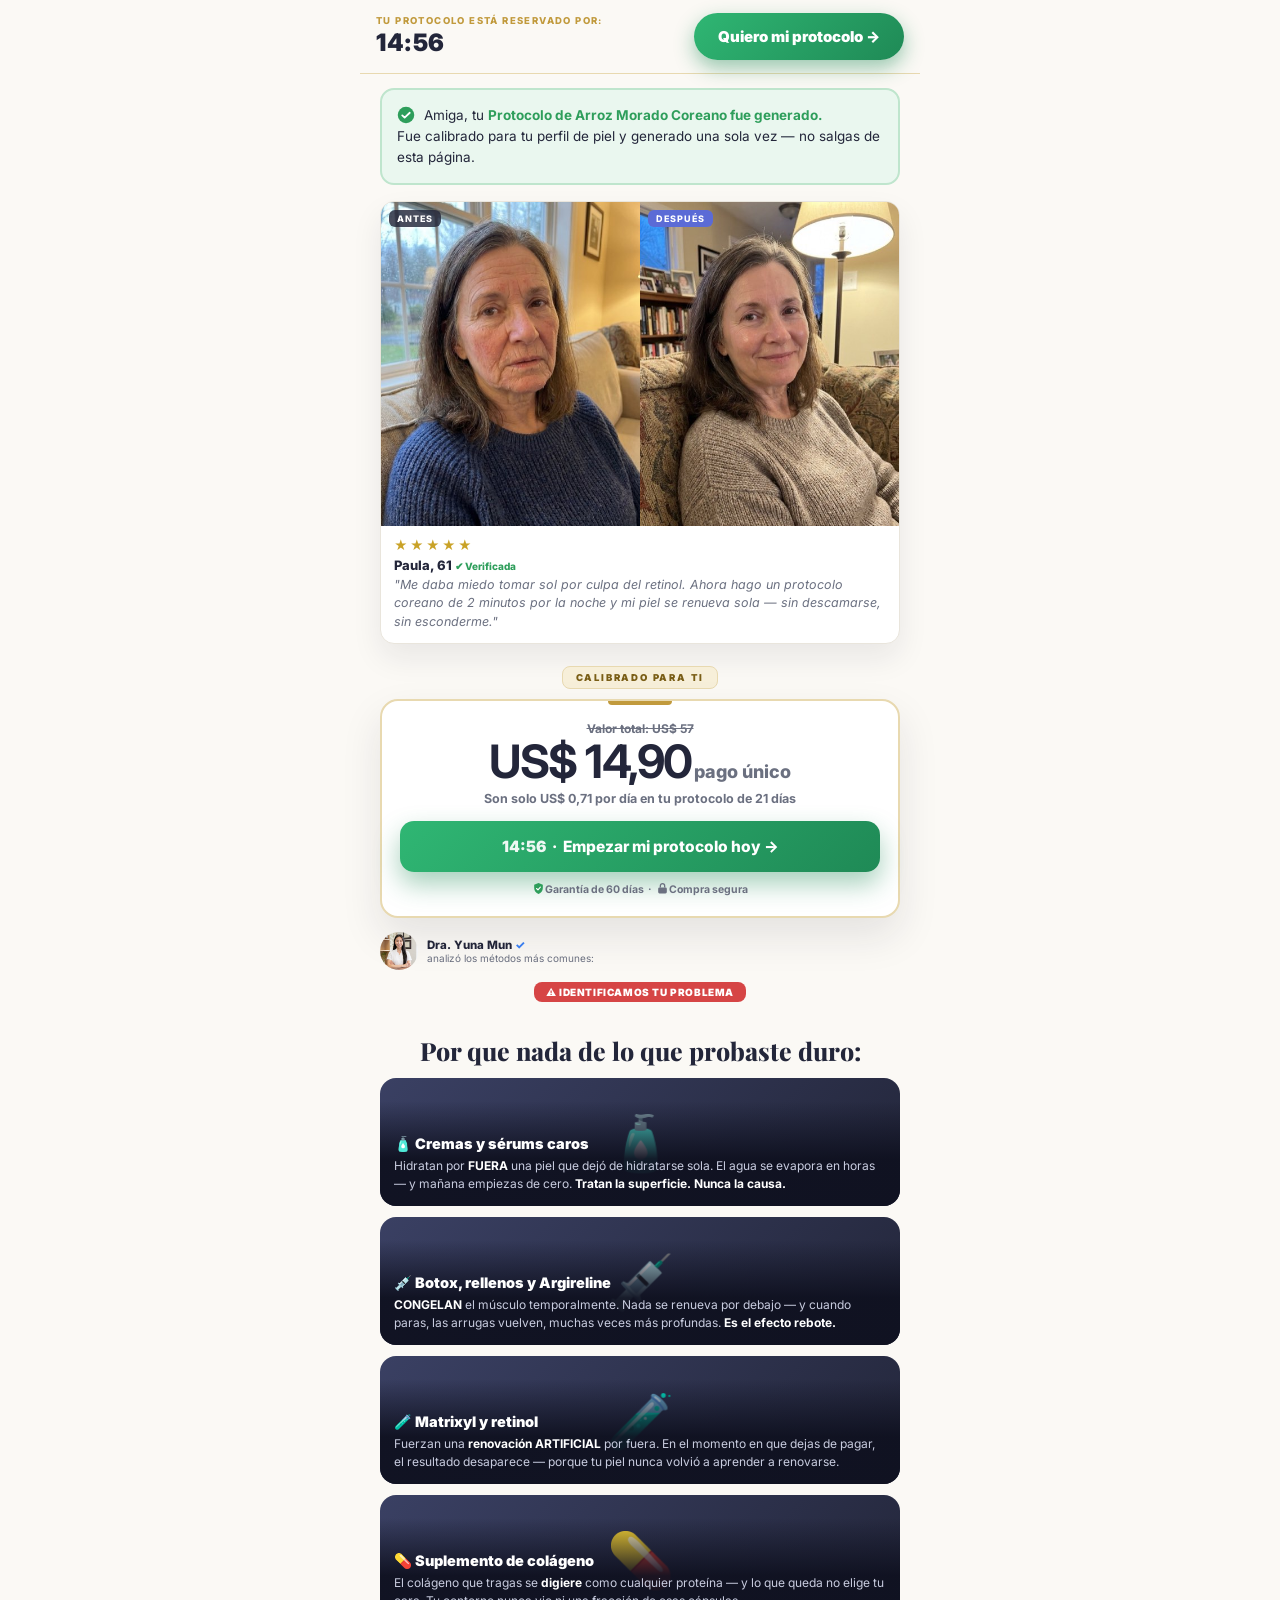
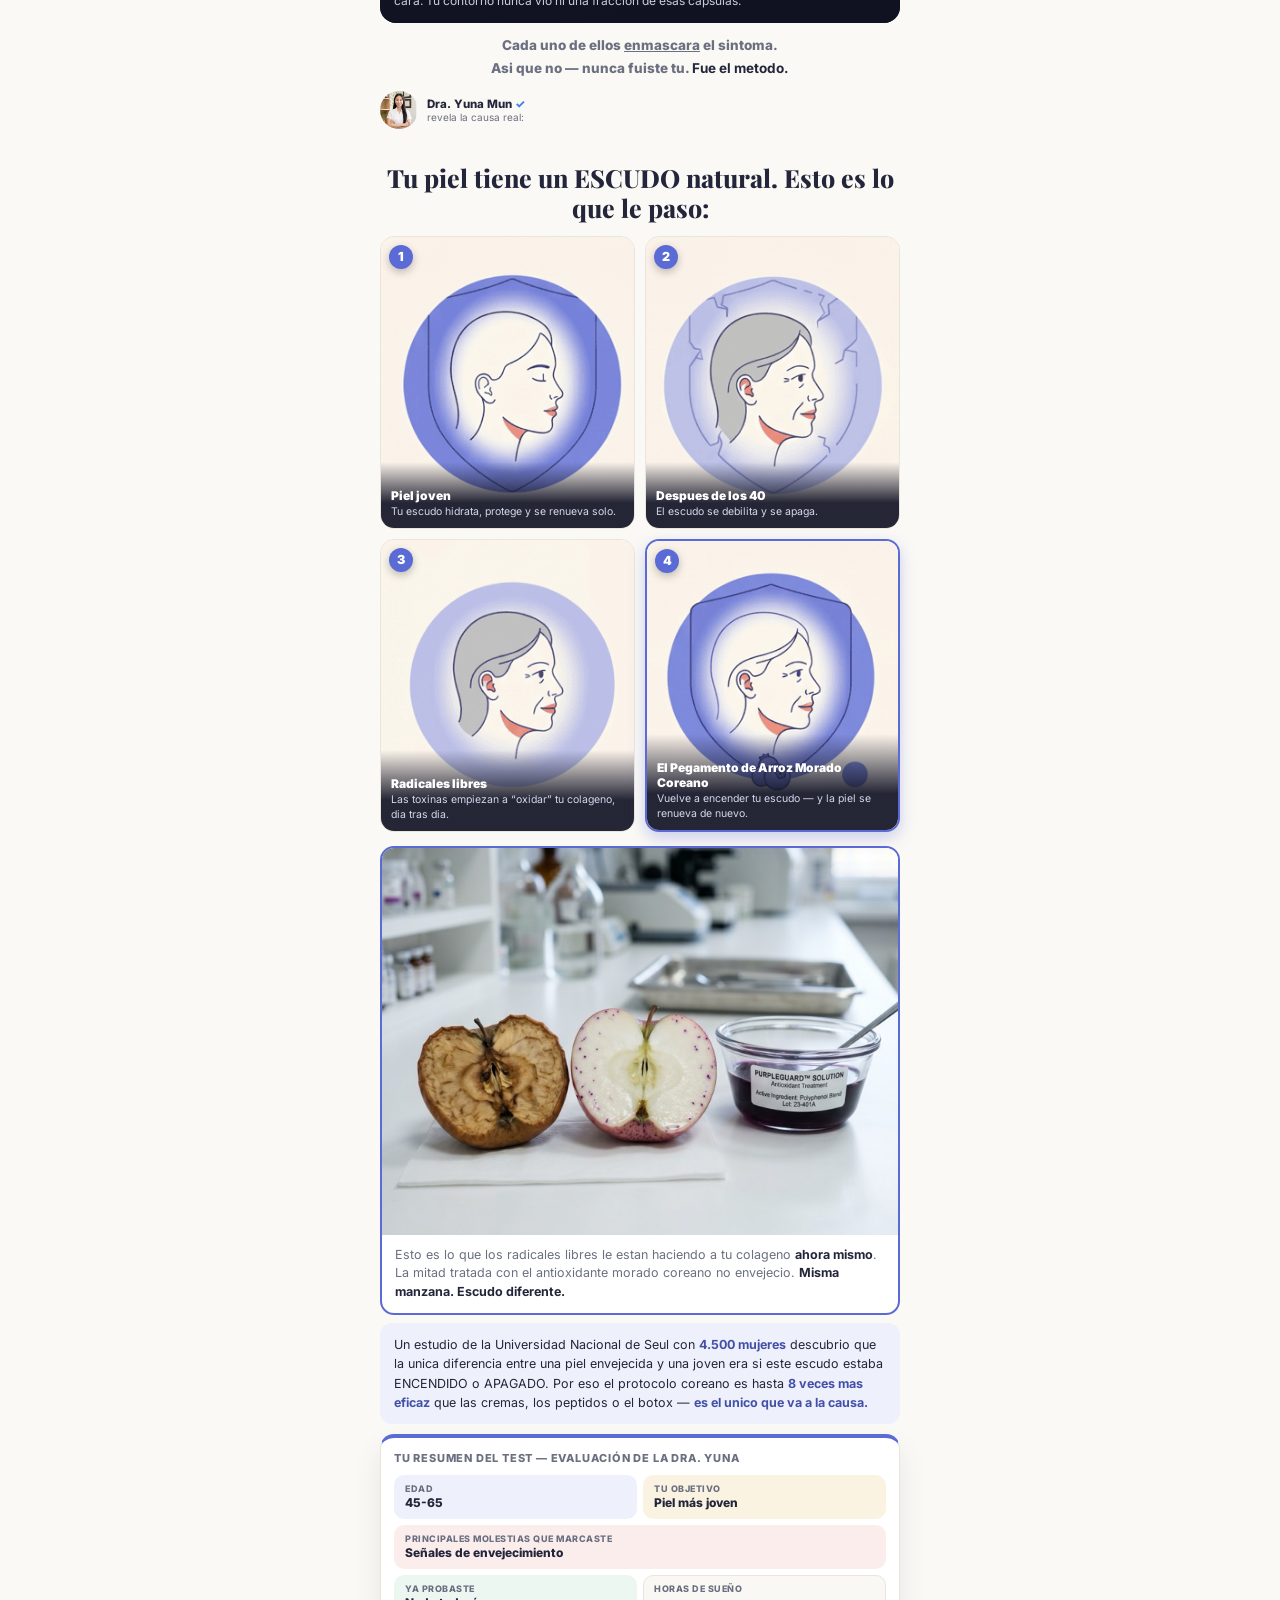
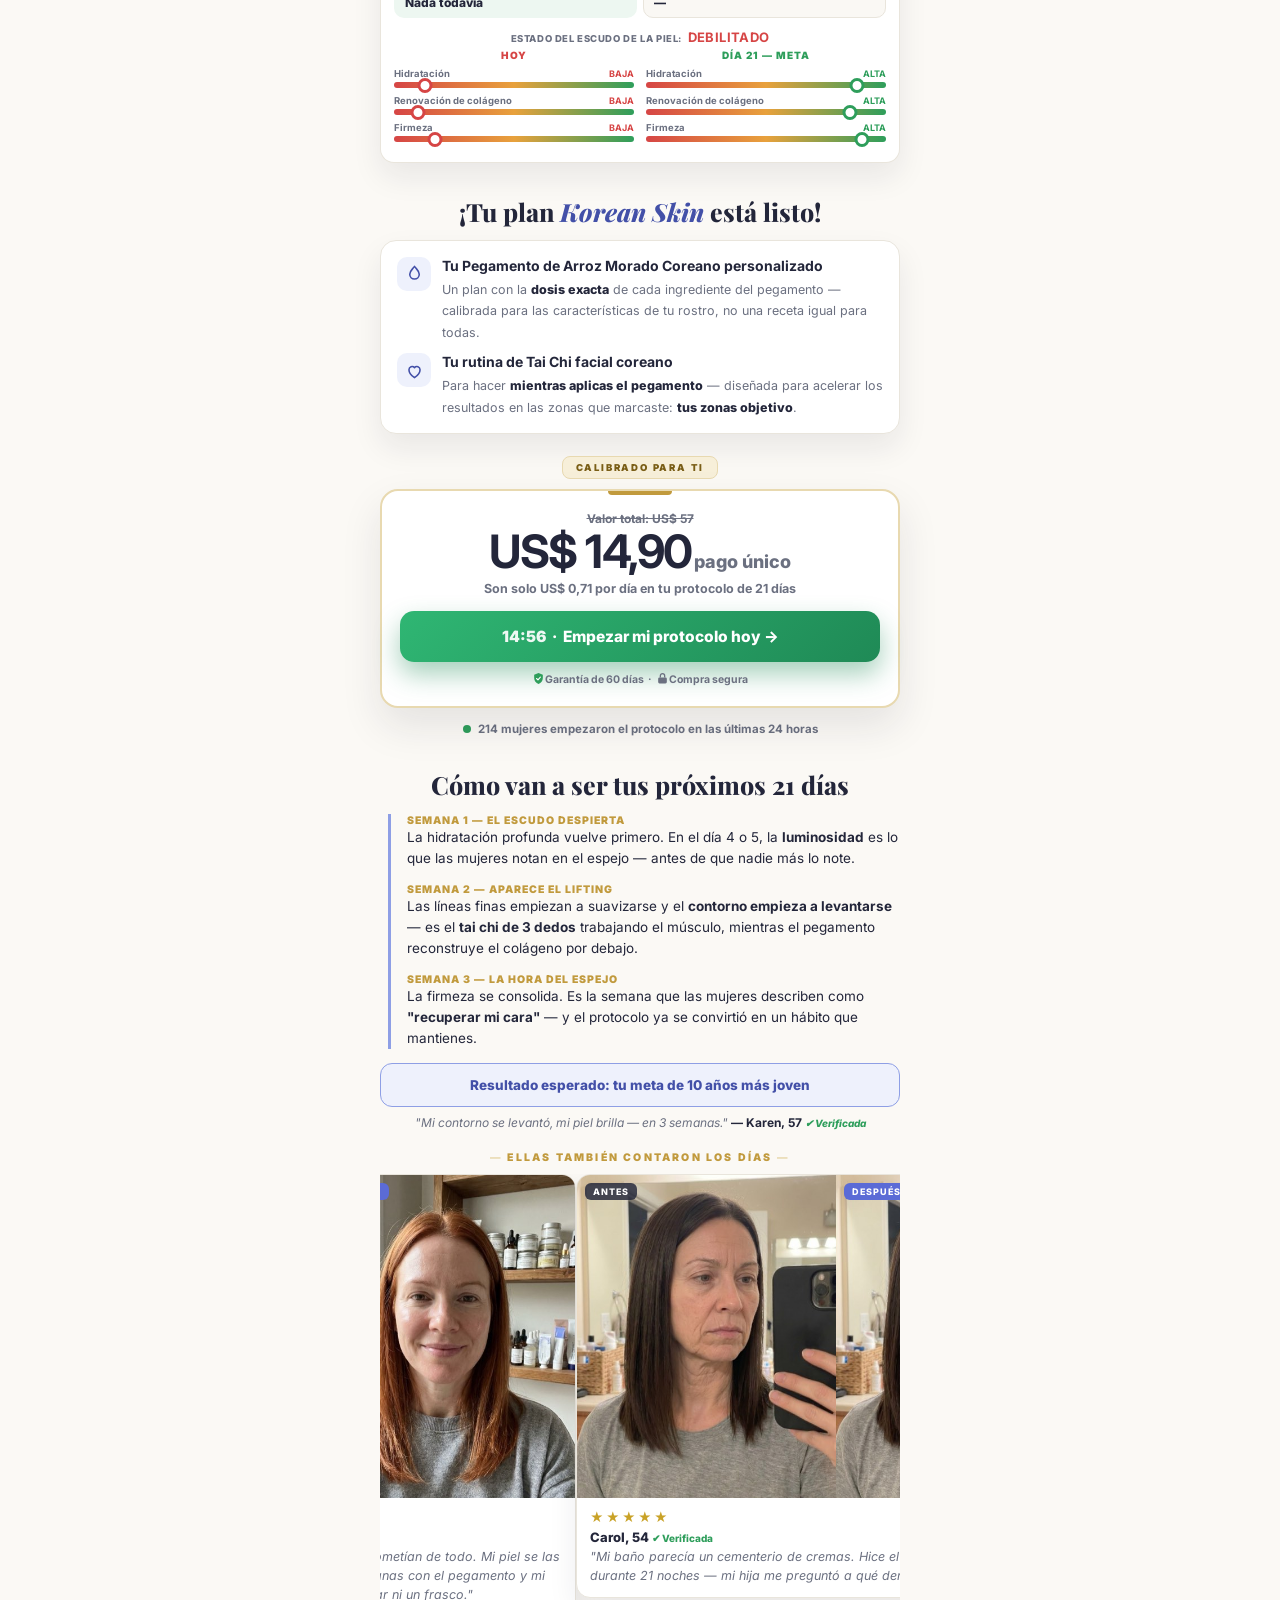
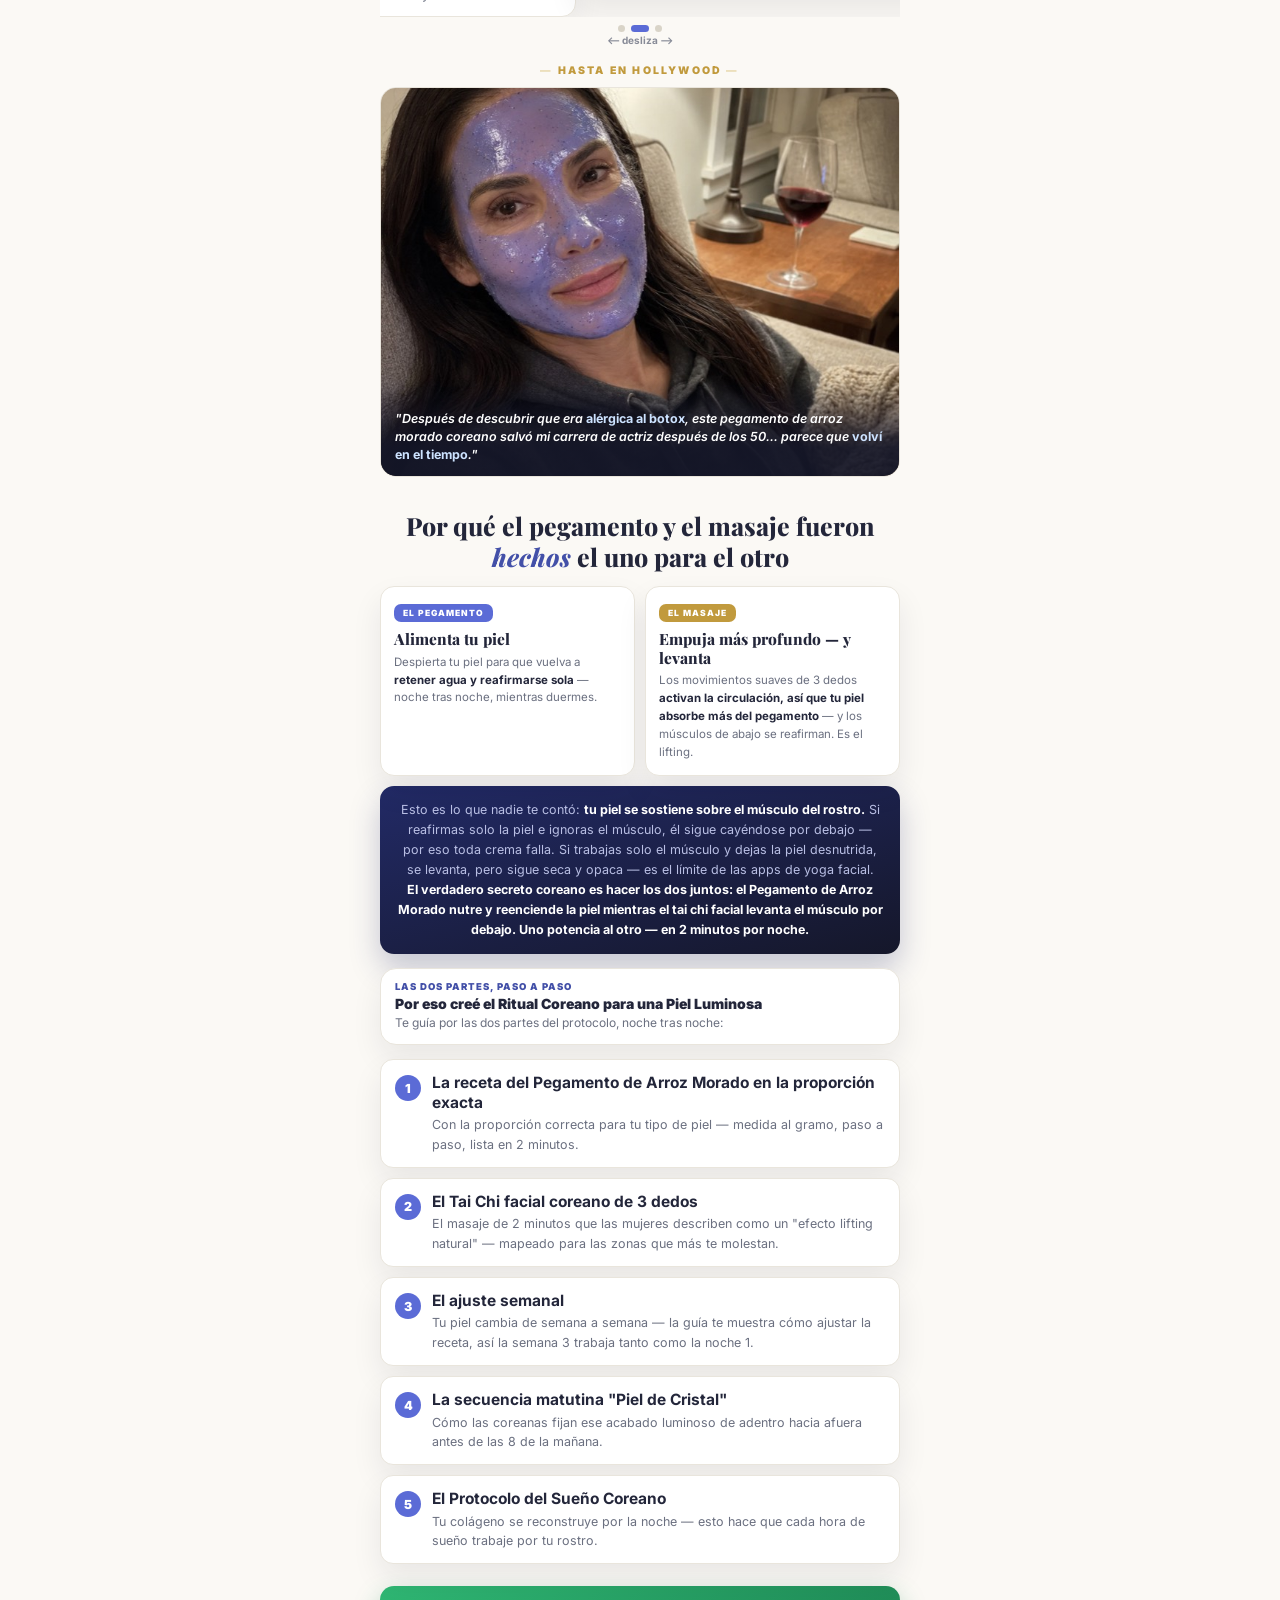
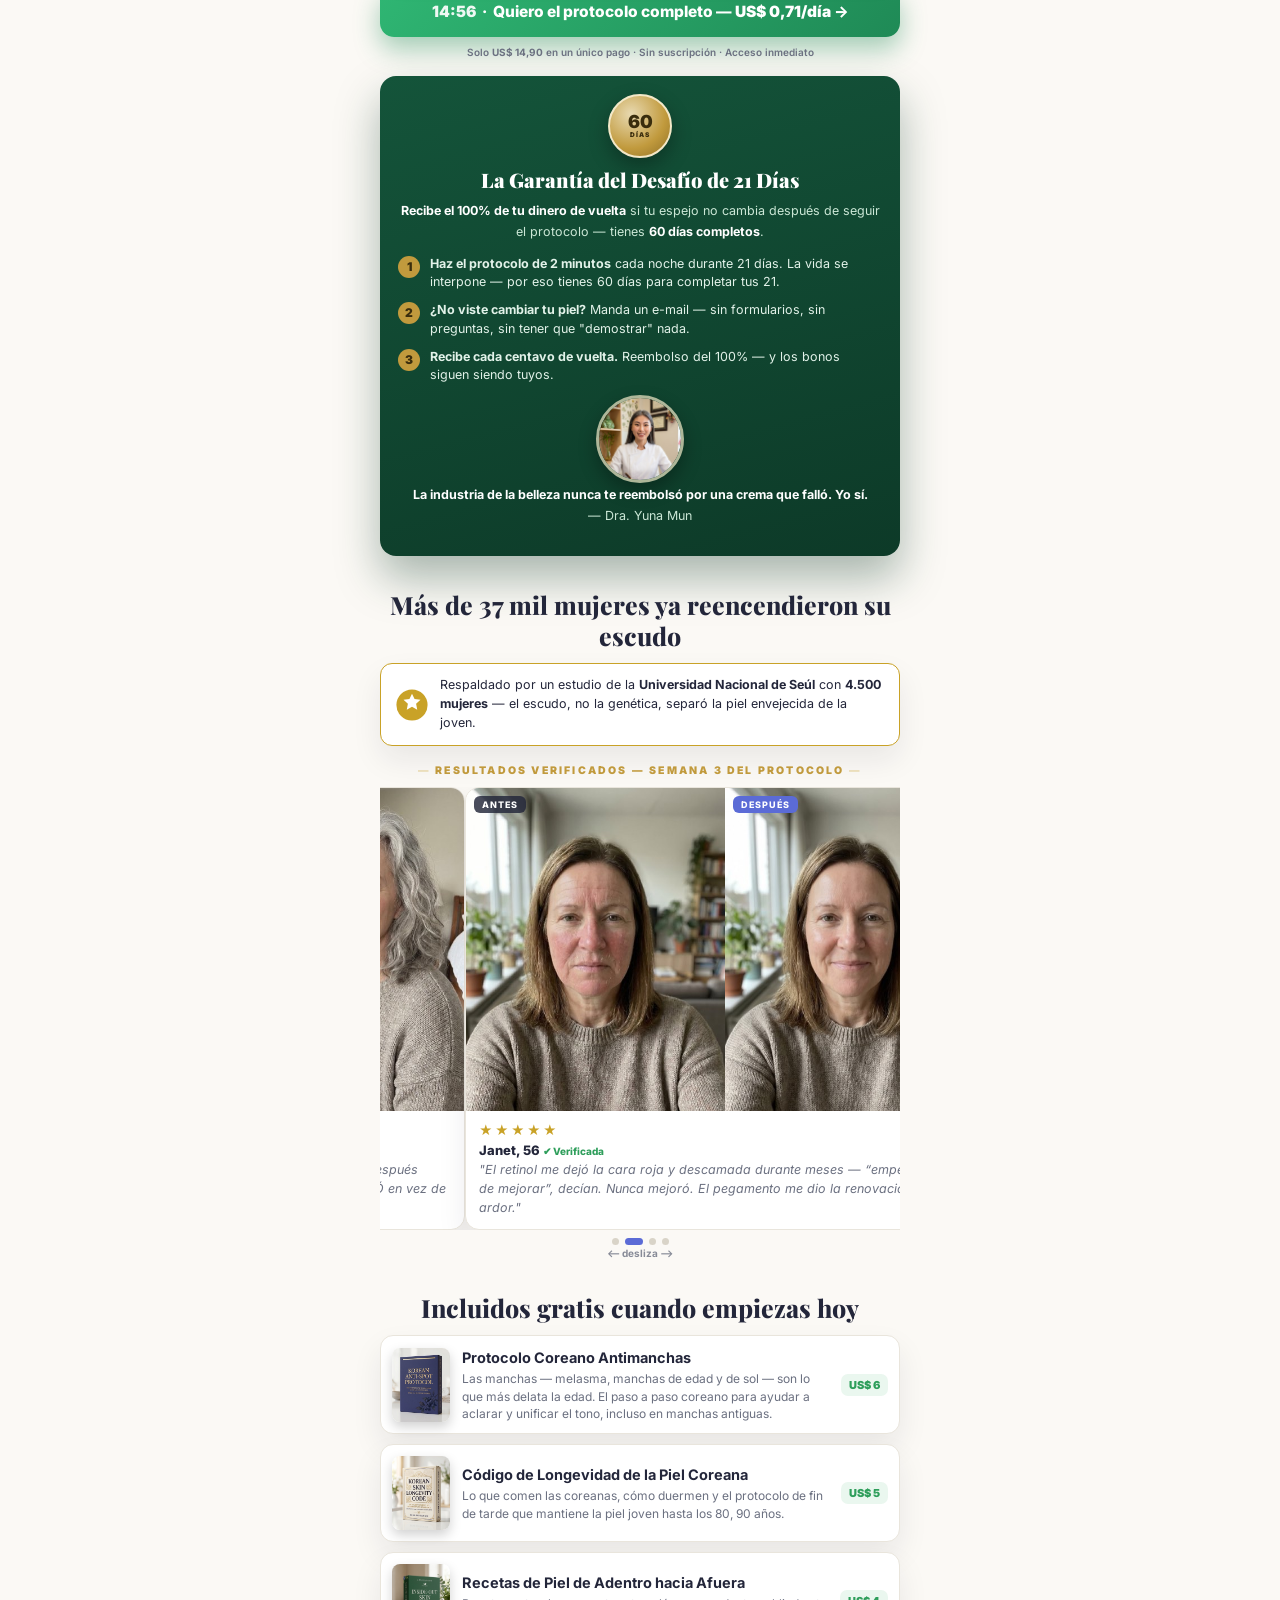
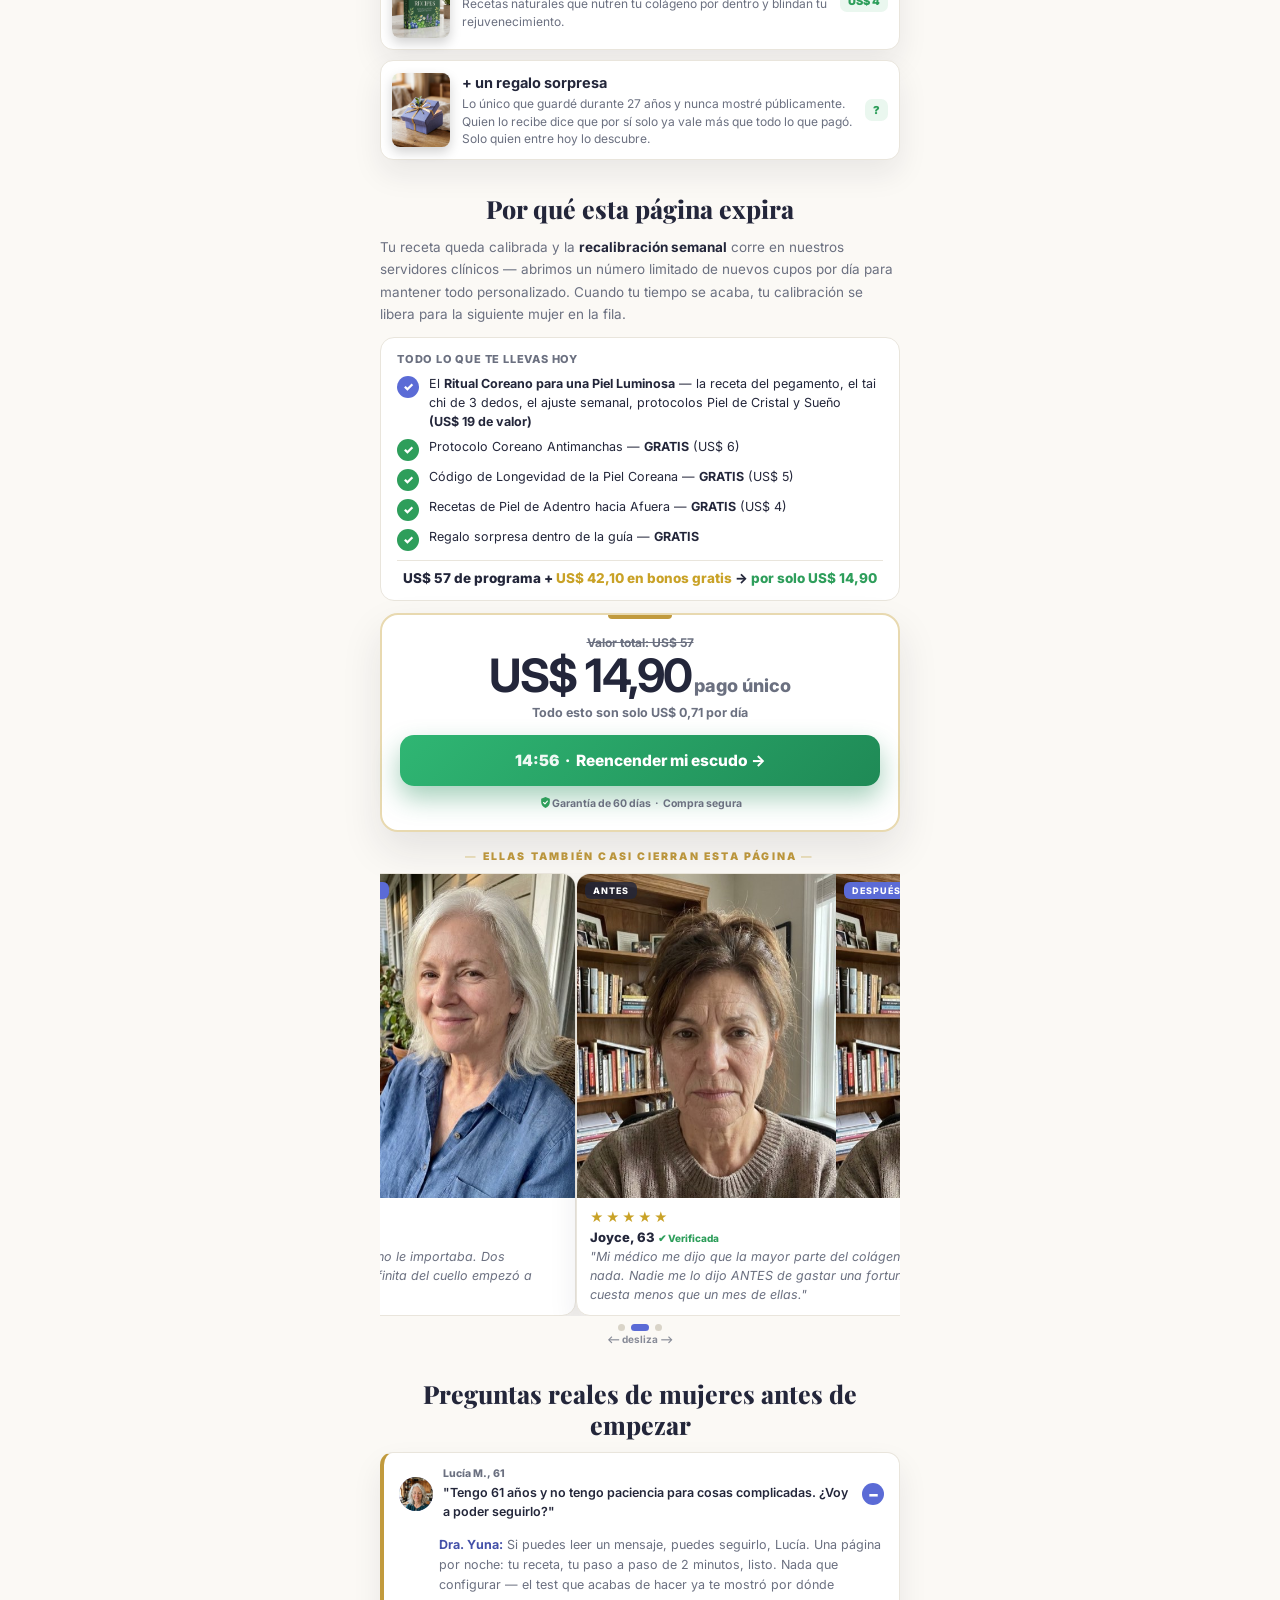
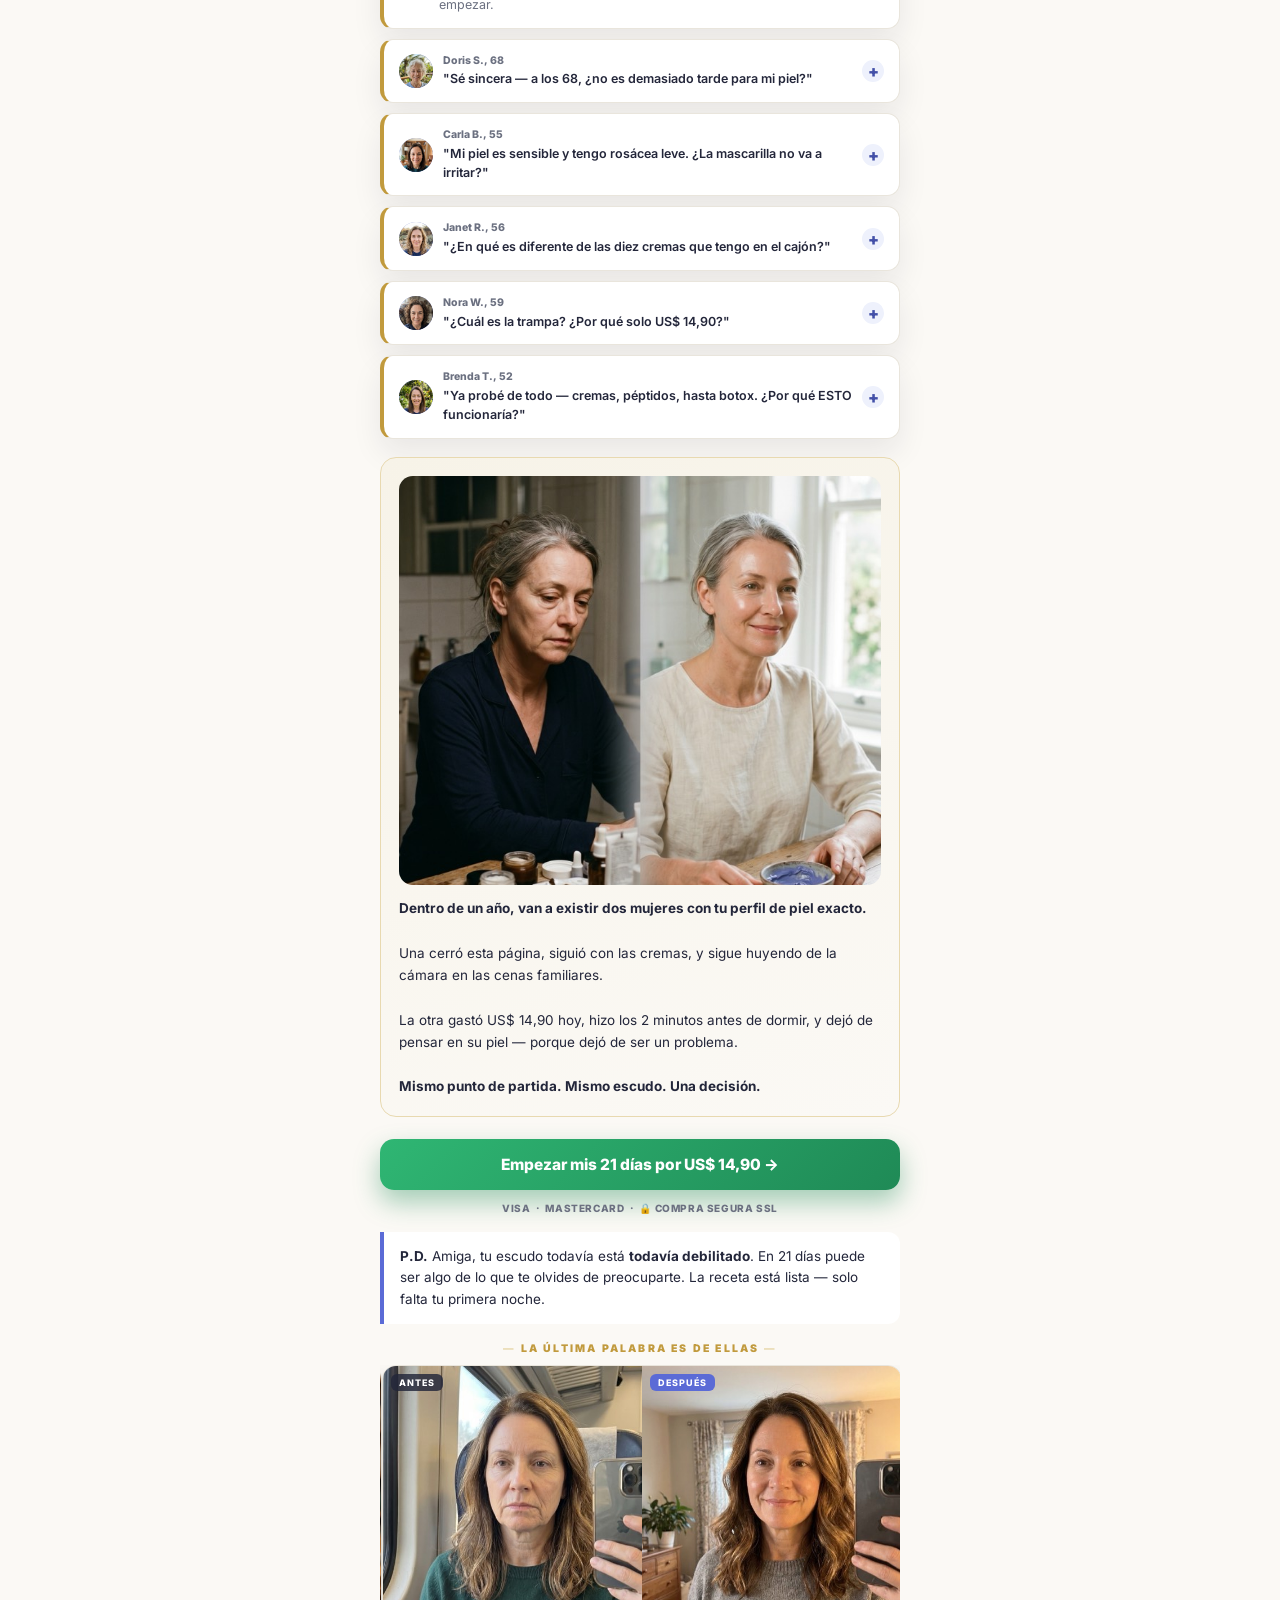
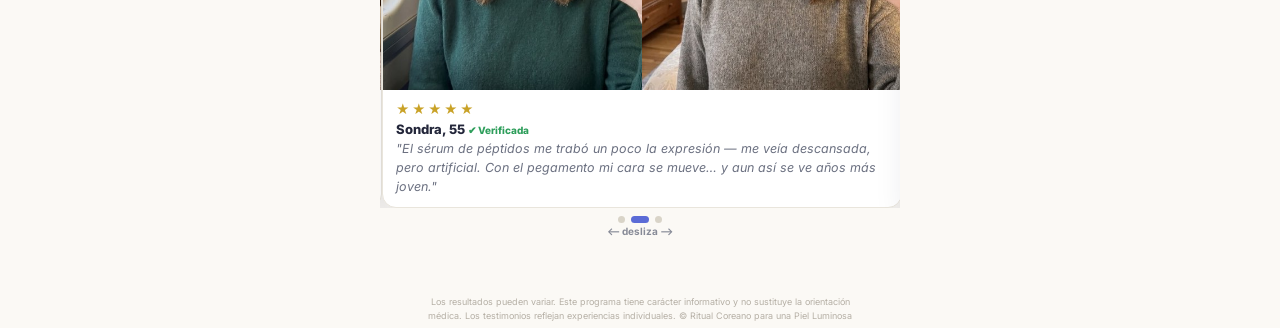
==== c1/results.html @ b37c3879 "Update print statement from 'Hello' to 'Goodbye'" ====
<!DOCTYPE html><html lang="es"><head>
<meta charset="utf-8">
<meta name="viewport" content="width=device-width, initial-scale=1.0">
<title>Tu Protocolo de Arroz Morado Coreano — Resultado Personalizado</title>
<meta name="robots" content="noindex">
<!-- Google tag (gtag.js) -->
<script async="" src="https://www.googletagmanager.com/gtag/js?id=AW-18402472165"></script>
<script>
  window.dataLayer = window.dataLayer || [];
  function gtag(){dataLayer.push(arguments);}
  gtag('js', new Date());

  gtag('config', 'AW-18402472165');
</script>
<link rel="preconnect" href="https://fonts.googleapis.com">
<link rel="preconnect" href="https://fonts.gstatic.com" crossorigin="">
<link rel="preload" as="style" href="https://fonts.googleapis.com/css2?family=Inter:wght@400;500;600;700;800;900&amp;family=Playfair+Display:ital,wght@0,600;0,800;1,600;1,800&amp;display=swap" onload="this.onload=null;this.rel='stylesheet'">
<noscript><link rel="stylesheet" href="https://fonts.googleapis.com/css2?family=Inter:wght@400;500;600;700;800;900&family=Playfair+Display:ital,wght@0,600;0,800;1,600;1,800&display=swap"></noscript>
<link rel="stylesheet" href="css/quiz.css">
<style>
  /* ============ SALES PAGE v3 — estrutura do campeão + design clean ============ */
  .sp{max-width:560px;margin:0 auto;padding:0 20px 40px}
  .sp h2{font-size:21px;font-weight:900;line-height:1.22;margin:34px 0 12px;text-align:center}
  .sp h3{font-size:15.5px;font-weight:800;margin:18px 0 8px}
  .sp p{font-size:13.5px;line-height:1.65;color:var(--ink-soft);margin-bottom:12px}
  .sp p b{color:var(--ink)}
  .ico{width:18px;height:18px;vertical-align:-3.5px;margin-right:5px}
  .topbar-fixed{position:sticky;top:0;z-index:50;background:#fff;border-bottom:1.5px solid var(--line);display:flex;align-items:center;justify-content:space-between;gap:10px;padding:9px 14px;margin:0 -20px 0}
  .tb-timer{font-size:12px;font-weight:700;color:var(--ink-soft);line-height:1.3}
  .tb-timer b{display:block;font-size:19px;font-weight:900;color:var(--ink);letter-spacing:.5px}
  .tb-cta{background:var(--green);color:#fff;font-weight:800;font-size:13.5px;padding:11px 18px;border-radius:12px;text-decoration:none;white-space:nowrap;box-shadow:0 4px 12px rgba(46,158,91,.3)}
  .recap{background:var(--card);border:1.5px solid var(--line);border-radius:14px;padding:13px;margin-bottom:8px}
  .recap-grid{display:grid;grid-template-columns:1fr 1fr;gap:6px;margin-bottom:4px}
  .rc-chip{background:var(--cream);border:1.5px solid var(--line);border-radius:10px;padding:7px 10px}
  .rc-chip.wide{grid-column:1/-1}
  .rc-lab{font-size:9px;font-weight:800;color:var(--ink-soft);text-transform:uppercase;letter-spacing:.5px}
  .rc-val{font-size:12px;font-weight:800;margin-top:1px;line-height:1.3}
  .rc-val.bad{color:var(--red)}
  .shield-banner{text-align:center;font-size:9.5px;font-weight:800;text-transform:uppercase;letter-spacing:.6px;color:var(--ink-soft);margin:11px 0 4px}
  .shield-banner b{font-size:13px;letter-spacing:.4px;color:var(--red);margin-left:3px}
  .slider-grid{display:grid;grid-template-columns:1fr 1fr;gap:12px;margin-top:2px}
  .sl-col-title{font-size:10px;font-weight:900;text-align:center;letter-spacing:1px;margin-bottom:7px;text-transform:uppercase}
  .sl-row{margin-bottom:7px}
  .sl-lab{font-size:9.5px;font-weight:700;color:var(--ink-soft);margin-bottom:3px;display:flex;justify-content:space-between}
  .sl-lab b{font-size:9px}
  .sl-track{position:relative;height:6px;border-radius:3px;background:linear-gradient(90deg,#D64545,#E8A13C,#2E9E5B)}
  .sl-dot{position:absolute;top:-4.5px;width:15px;height:15px;border-radius:50%;background:#fff;border:3.5px solid var(--red);transform:translateX(-50%)}
  .sl-dot.green{border-color:var(--green)}
  .profile-badge{display:block;width:fit-content;margin:22px auto 10px;background:var(--blueberry);color:#fff;font-size:9.5px;font-weight:900;letter-spacing:1.2px;padding:5px 13px;border-radius:8px;text-transform:uppercase}
  .price-box .old{font-size:13.5px;color:var(--ink-soft);text-decoration:line-through;font-weight:700}
  .price-box .new{font-size:44px;font-weight:900;color:var(--green);line-height:1.1}
  .price-box .pp{font-size:11.5px;color:var(--ink-soft);font-weight:700;margin-top:2px}
  .perday{font-size:11px;color:var(--ink-soft);font-weight:700;margin-top:4px}
  .sp .btn{font-size:15.5px}
  .cta-t{font-weight:900;opacity:.92}
  .live-proof{display:flex;align-items:center;gap:7px;justify-content:center;font-size:11.5px;font-weight:700;color:var(--ink-soft);margin:10px 0 2px}
  .live-proof .pulse{width:8px;height:8px;border-radius:50%;background:var(--green);animation:lppulse 1.6s infinite}
  @keyframes lppulse{0%,100%{opacity:1}50%{opacity:.3}}
  .pay-badges{text-align:center;font-size:10px;font-weight:800;color:var(--ink-soft);letter-spacing:.6px;margin-top:12px}
  .timeline{border-left:3px solid var(--blueberry-light);margin:14px 0 8px 8px;padding-left:16px}
  .tl-item{margin-bottom:14px}
  .tl-item .wk{font-size:10.5px;font-weight:900;color:var(--blueberry-deep);text-transform:uppercase;letter-spacing:1px}
  .tl-item .tx{font-size:13.5px;line-height:1.55;color:var(--ink)}
  .goal-box{background:var(--blueberry-bg);border:1.5px solid var(--blueberry-light);border-radius:12px;padding:13px;font-size:13.5px;font-weight:800;text-align:center;color:var(--blueberry-deep);margin-bottom:8px}
  .glue-card{background:var(--card);border:1.5px solid var(--line);border-radius:16px;overflow:hidden;margin:14px 0}
  .glue-card img{width:100%;aspect-ratio:16/9;object-fit:cover;display:block}
  .glue-card .gc-meta{padding:12px 14px}
  .gc-kicker{font-size:9.5px;font-weight:900;letter-spacing:1px;color:var(--blueberry-deep);text-transform:uppercase}
  .gc-t{font-size:14px;font-weight:900;margin:3px 0 2px}
  .gc-s{font-size:12px;color:var(--ink-soft);line-height:1.5}
  .app-list{display:flex;flex-direction:column;gap:10px;margin:14px 0}
  .app-item{display:flex;gap:11px;background:var(--card);border:1.5px solid var(--line);border-radius:13px;padding:13px 14px;align-items:flex-start}
  .app-item .num{width:26px;height:26px;flex:0 0 26px;border-radius:50%;background:var(--blueberry);color:#fff;font-size:12.5px;font-weight:900;display:flex;align-items:center;justify-content:center;margin-top:2px}
  .app-item .tx{font-size:12.5px;line-height:1.55;color:var(--ink-soft)}
  .app-item .tx b{display:block;font-size:15.5px;color:var(--ink);margin-bottom:3px;line-height:1.25}
  .phones{display:flex;gap:12px;overflow-x:auto;padding:6px 2px 14px;-webkit-overflow-scrolling:touch}
  .phone-mk{flex:0 0 200px;background:#1E2030;border-radius:26px;padding:8px;box-shadow:0 14px 28px rgba(30,32,48,.25)}
  .phone-mk .scr{background:var(--cream);border-radius:19px;padding:13px 11px;min-height:300px;display:flex;flex-direction:column}
  .scr .app-head{font-size:8.5px;font-weight:900;letter-spacing:1px;color:var(--blueberry-deep);text-transform:uppercase;margin-bottom:2px}
  .scr .app-title{font-size:13.5px;font-weight:900;margin-bottom:9px;line-height:1.2}
  .scr .row{background:#fff;border:1.5px solid var(--line);border-radius:10px;padding:8px 9px;font-size:10px;font-weight:700;display:flex;justify-content:space-between;align-items:center;margin-bottom:6px}
  .scr .row span:last-child{color:var(--blueberry-deep);font-weight:900}
  .scr .play{width:54px;height:54px;border-radius:50%;background:var(--blueberry);margin:14px auto;display:flex;align-items:center;justify-content:center}
  .scr .play svg{margin-left:4px}
  .scr .vid-lab{text-align:center;font-size:10px;font-weight:800}
  .scr .vid-sub{text-align:center;font-size:9px;color:var(--ink-soft);font-weight:600;margin-top:2px}
  .scr .bar-row{margin-bottom:8px}
  .scr .bar-lab{font-size:9px;font-weight:800;display:flex;justify-content:space-between;margin-bottom:3px}
  .scr .bar-tr{height:7px;border-radius:4px;background:#EBE7DD;overflow:hidden}
  .scr .bar-fl{height:100%;border-radius:4px;background:linear-gradient(90deg,var(--blueberry-light),var(--blueberry-deep))}
  .scr .btn-mk{margin-top:auto;background:var(--green);color:#fff;text-align:center;font-size:10.5px;font-weight:900;border-radius:9px;padding:9px}
  .scr .streak{text-align:center;font-size:9.5px;color:var(--ink-soft);font-weight:700;margin-top:6px}
  .guarantee{background:var(--card);border:2.5px dashed var(--green);border-radius:16px;padding:18px;margin:18px 0;text-align:center}
  .guarantee .gt{font-size:15.5px;font-weight:900;margin:8px 0 8px}
  .guarantee p{font-size:12.5px}
  .g-steps{text-align:left;margin:12px 0 6px;display:flex;flex-direction:column;gap:9px}
  .g-step{display:flex;gap:10px;font-size:12.5px;line-height:1.5;color:var(--ink);align-items:flex-start}
  .g-step .n{width:22px;height:22px;flex:0 0 22px;border-radius:50%;background:var(--green);color:#fff;font-weight:900;font-size:12px;display:flex;align-items:center;justify-content:center;margin-top:1px}
  .seal{display:flex;align-items:center;gap:11px;background:var(--card);border:1.5px solid var(--gold);border-radius:12px;padding:12px 14px;font-size:12.5px;line-height:1.5;margin:10px 0;text-align:left}
  .carousel{display:flex;width:100%;margin:10px 0 4px;overflow-x:auto;scroll-snap-type:x mandatory;-webkit-overflow-scrolling:touch;scrollbar-width:none}
  .carousel::-webkit-scrollbar{display:none}
  .carousel .cslide{flex:0 0 100%;scroll-snap-align:center;animation:fadeUp .4s ease}
  .swipe-hint{text-align:center;font-size:10px;font-weight:700;color:var(--ink-soft);margin-top:2px;opacity:.8}
  .swipe-hint::before{content:"⟵ ";} .swipe-hint::after{content:" ⟶";}
  .car-dots{display:flex;gap:6px;justify-content:center;margin:8px 0 0}
  .car-dots .dot{width:7px;height:7px;border-radius:50%;background:#D9D4C8;cursor:pointer}
  .car-dots .dot.active{background:var(--blueberry);width:18px;border-radius:4px;transition:width .2s}
  .car-title{text-align:center;font-size:10.5px;font-weight:900;letter-spacing:1.2px;text-transform:uppercase;color:var(--blueberry-deep);margin:18px 0 2px}
  .bonus{display:flex;gap:12px;background:var(--card);border:1.5px solid var(--line);border-radius:13px;padding:11px;margin-bottom:10px;align-items:center}
  .bonus .cover{width:58px;height:74px;flex:0 0 58px;border-radius:8px;display:flex;flex-direction:column;align-items:center;justify-content:center;color:#fff;text-align:center;padding:5px;box-shadow:0 5px 12px rgba(0,0,0,.18)}
  .bonus .btx{flex:1;font-size:12px;line-height:1.45;color:var(--ink-soft)}
  .bonus .btx b{display:block;font-size:14.5px;color:var(--ink);margin-bottom:2px}
  .bonus .bv{font-weight:900;color:var(--gold);white-space:nowrap;font-size:13px}
  .faq-item{border:1.5px solid var(--line);border-radius:13px;margin-bottom:10px;overflow:hidden;background:var(--card)}
  .faq-item summary{padding:13px 15px;cursor:pointer;list-style:none;display:flex;gap:10px;align-items:center;position:relative}
  .faq-item summary::-webkit-details-marker{display:none}
  .faq-item summary::after{content:"+";margin-left:auto;flex:0 0 auto;width:22px;height:22px;border-radius:50%;background:var(--blueberry-bg);color:var(--blueberry-deep);font-size:16px;font-weight:900;display:flex;align-items:center;justify-content:center;line-height:1}
  .faq-item[open] summary::after{content:"−";background:var(--blueberry);color:#fff}
  .fq-av{width:34px;height:34px;flex:0 0 34px;border-radius:50%;background:linear-gradient(135deg,var(--blueberry-light),var(--blueberry-deep));color:#fff;font-size:12px;font-weight:900;display:flex;align-items:center;justify-content:center;overflow:hidden}
  .fq-av img{width:100%;height:100%;object-fit:cover;object-position:center 25%}
  .fq-q{font-size:12.5px;line-height:1.5;font-weight:600;color:var(--ink)}
  .fq-q .fq-n{display:block;font-size:10.5px;font-weight:800;color:var(--ink-soft);margin-bottom:2px}
  .faq-item .fa{padding:0 15px 13px 55px;font-size:12.5px;line-height:1.6;color:var(--ink-soft)}
  .faq-item .fa b{color:var(--blueberry-deep)}
  .two-women{background:linear-gradient(160deg,#EEF1FC,#FAF8F4);border:1.5px solid var(--blueberry-light);border-radius:16px;padding:18px;margin:18px 0;font-size:13.5px;line-height:1.65;color:var(--ink)}
  .ps{background:var(--card);border-left:4px solid var(--blueberry);border-radius:0 12px 12px 0;padding:14px 16px;font-size:13.5px;line-height:1.6;margin:18px 0}
  .wheel-applied{background:var(--green);color:#fff;font-size:12px;font-weight:800;border-radius:10px;padding:8px 12px;margin:0 0 10px;text-align:center}
  .discount-strike{text-decoration:line-through;color:var(--ink-soft);font-weight:700}
  .testi{margin:0}
  .testi .ba-meta{padding:11px 13px}
  /* ===== SEOUL EDITORIAL overrides ===== */
  :root{--porcelain:#FBF9F5;--gold2:#C19A3D;--gold-soft:#E8D9B0;--navy:#222A66;--navy-deep:#15172A;--forest:#14543A;--forest-deep:#0D3A28}
  body{background:var(--porcelain)}
  .sp h2{font-family:'Playfair Display',serif;font-size:25px;font-weight:800;letter-spacing:0}
  .sp h2 em{font-style:italic;color:var(--blueberry-deep)}
  .car-title{color:var(--gold2);letter-spacing:2.2px}
  .car-title::before{content:"— ";color:var(--gold-soft)}
  .car-title::after{content:" —";color:var(--gold-soft)}
  .topbar-fixed{background:rgba(251,249,245,.98);backdrop-filter:blur(8px);border-bottom:1px solid var(--gold-soft);padding:13px 16px}
  .tb-timer{font-size:9.5px;font-weight:800;letter-spacing:1.4px;color:var(--gold2);text-transform:uppercase}
  .tb-timer b{color:var(--ink);font-size:24px;letter-spacing:.5px}
  .tb-cta{background:linear-gradient(135deg,#2FB673,#1F8A56);border-radius:30px;font-size:15px;font-weight:900;padding:14px 24px;box-shadow:0 8px 20px rgba(31,138,86,.45);animation:ctapulse 2.2s ease-in-out infinite}
  .recap,.glue-card,.app-item,.bonus,.faq-item,.seal,.ba-card.testi{box-shadow:0 14px 30px rgba(28,30,46,.08)}
  .recap{border-top:4px solid var(--blueberry)}
  .recap-grid .rc-chip:nth-of-type(1){background:var(--blueberry-bg);border-color:transparent}
  .recap-grid .rc-chip:nth-of-type(2){background:#FBF3E2;border-color:transparent}
  .recap-grid .rc-chip:nth-of-type(3){background:#FCEDED;border-color:transparent}
  .recap-grid .rc-chip:nth-of-type(4){background:#EDF7F1;border-color:transparent}
  .profile-badge{background:#F7EFD9;border:1px solid var(--gold-soft);color:#7A5E16;letter-spacing:1.8px}
  .price-box{background:#fff;border:2px solid var(--gold-soft);border-radius:18px;position:relative;box-shadow:0 18px 40px rgba(28,30,46,.10);padding:20px 18px;text-align:center;margin:10px 0 14px}
  .price-box::after{content:"";position:absolute;top:0;left:50%;transform:translateX(-50%);width:64px;height:4px;border-radius:0 0 4px 4px;background:var(--gold2)}
  .price-box .old{color:var(--ink-soft);font-size:12px}
  .price-box .new{color:var(--ink);font-weight:900;letter-spacing:-1.5px;font-size:46px;line-height:1;margin-top:2px}
  .price-box .new .per{font-size:18px;font-weight:800;color:var(--ink-soft);letter-spacing:0;margin-left:2px}
  .price-box .pp{color:var(--ink-soft);font-size:12.5px;margin-top:7px}
  .price-box .pp .price-cta{color:var(--ink);font-weight:900}
  .price-box .price-micro{font-size:10.5px;color:var(--ink-soft);font-weight:700;margin-top:10px}
  .price-box .price-micro svg{width:13px;height:13px;vertical-align:-2px}
  .sp .btn.green.in-card{margin:15px 0 0}
  .sp > .btn.green{margin:22px 0 8px}
  .sp .btn.green{background:linear-gradient(135deg,#2FB673,#1F8A56);box-shadow:0 12px 26px rgba(31,138,86,.4);border-radius:14px;animation:ctapulse 2.2s ease-in-out infinite}
  @keyframes ctapulse{0%,100%{transform:scale(1);box-shadow:0 12px 26px rgba(31,138,86,.4)}50%{transform:scale(1.02);box-shadow:0 16px 38px rgba(31,138,86,.55)}}
  .pd-cta{font-weight:900}
  .plan-card{background:var(--card);border:1.5px solid var(--line);border-radius:16px;padding:16px;margin:8px 0 6px;box-shadow:0 14px 30px rgba(28,30,46,.08)}
  .plan-points{display:flex;flex-direction:column;gap:11px}
  .pp-item{display:flex;gap:11px;align-items:flex-start}
  .pp-ic{width:34px;height:34px;flex:0 0 34px;border-radius:10px;background:var(--blueberry-bg);display:flex;align-items:center;justify-content:center}
  .pp-ic svg{width:19px;height:19px}
  .pp-item .pt > b{display:block;font-size:14px;color:var(--ink);margin-bottom:3px;line-height:1.3}
  .pp-item .pt span{font-size:12.5px;line-height:1.55;color:var(--ink-soft)}
  .pp-item .pt span b{color:var(--ink);font-weight:800}
  .guarantee{background:linear-gradient(165deg,var(--forest),var(--forest-deep));border:none;color:#fff;box-shadow:0 22px 44px rgba(13,58,40,.35)}
  .guarantee .gt{font-family:'Playfair Display',serif;font-size:20px}
  .guarantee p{color:#CBE7D6}
  .guarantee p b{color:#fff}
  .guarantee .g-step{color:#E2F2E9}
  .guarantee .g-step .n{background:var(--gold2);color:#3A2D0D}
  .gold-seal{width:64px;height:64px;margin:0 auto 4px;border-radius:50%;background:radial-gradient(circle at 35% 30%,#E8D9B0,#C19A3D 60%,#8F6F25);display:flex;flex-direction:column;align-items:center;justify-content:center;color:#3A2D0D;border:2.5px solid #F3E8C8;box-shadow:0 8px 20px rgba(0,0,0,.3)}
  .gold-seal b{font-size:18px;font-weight:900;line-height:1}
  .gold-seal small{font-size:6.5px;font-weight:900;letter-spacing:1px}
  .bonus .cover.img{padding:0;border:none;overflow:hidden}
  .bonus .cover.img img{width:100%;height:100%;object-fit:cover}
  .bonus .bv{color:var(--green);background:var(--green-bg);border-radius:7px;padding:4px 8px;font-size:11px}
  .faq-item{border-left:4px solid var(--gold2)}
  .fq-av{background:linear-gradient(135deg,#9FACE8,#343F8F)}
  .two-women{background:linear-gradient(160deg,#F7F3E8,#FBF9F5);border:1px solid var(--gold-soft)}
  .tl-item .wk{color:var(--gold2)}
  .mech2{display:grid;grid-template-columns:1fr 1fr;gap:10px;margin:14px 0 10px}
  .m2-card{background:#fff;border:1.5px solid var(--line);border-radius:14px;padding:13px 13px 14px;box-shadow:0 14px 30px rgba(28,30,46,.08)}
  .m2-tag{display:inline-block;color:#fff;font-size:8.5px;font-weight:900;letter-spacing:1px;text-transform:uppercase;border-radius:7px;padding:4px 9px;margin-bottom:8px}
  .m2-t{font-family:'Playfair Display',serif;font-size:15.5px;font-weight:800;line-height:1.2;margin-bottom:5px}
  .m2-s{font-size:11.5px;line-height:1.55;color:var(--ink-soft)}
  .m2-s b{color:var(--ink)}
  .m2-puv{background:linear-gradient(165deg,var(--navy),var(--navy-deep));color:#B9BFE4;border-radius:14px;padding:14px 16px;font-size:12.5px;line-height:1.6;text-align:center;margin-bottom:8px;box-shadow:0 14px 30px rgba(34,42,102,.25)}
  .m2-puv b{color:#fff}
  .tw-img{border-radius:14px;overflow:hidden;margin-bottom:12px}
  .tw-img img{width:100%;display:block;aspect-ratio:4/3.4;object-fit:cover}
  .g-photo{width:88px;height:88px;border-radius:50%;object-fit:cover;object-position:center 20%;margin:10px auto 2px;display:block;border:3px solid rgba(243,232,200,.7);box-shadow:0 8px 18px rgba(0,0,0,.3)}
</style>
<!-- Utmify UTM capture -->
<script src="https://cdn.utmify.com.br/scripts/utms/latest.js" data-utmify-prevent-subids="" async="" defer=""></script>
<!-- Utmify pixel (Glow - 777) -->
<script>
  window.pixelId = "6aab0a25499acc6d20a06991";
  (function(){
    var s = document.createElement("script");
    s.src = "https://cdn.utmify.com.br/scripts/pixel/pixel.js";
    s.async = true; s.defer = true;
    document.head.appendChild(s);
  })();
</script>
</head>
<body>

<div class="sp">

  <!-- BARRA FIXA -->
  <div class="topbar-fixed">
    <div class="tb-timer">Tu protocolo está reservado por:<b id="timer">14:59</b></div>
    <a class="tb-cta" id="cta-top" href="#price-1">Quiero mi protocolo →</a>
  </div>

  <!-- ENTREGA -->
  <div class="delivered" style="background:var(--green-bg);border:2px solid #BFE5CD;border-radius:14px;padding:15px;font-size:13.5px;line-height:1.55;margin-top:14px">
    <svg class="ico" viewBox="0 0 24 24" fill="none"><circle cx="12" cy="12" r="11" fill="#2E9E5B"></circle><path d="M7 12.5l3.2 3L17 9" stroke="#fff" stroke-width="2.4" stroke-linecap="round" stroke-linejoin="round"></path></svg>
    <span id="sl-name">Amiga</span>, tu <b style="color:var(--green)">Protocolo de Arroz Morado Coreano fue generado.</b><br>
    Fue calibrado para tu perfil de piel y generado una sola vez — no salgas de esta página.
  </div>

  <!-- ANTES / DEPOIS DA PAULA (abertura) -->
  <div class="ba-card testi" style="margin:16px 0 14px">
    <div class="ba-pair">
      <div class="half"><span class="ba-tag">Antes</span><img src="images/p1-05-paula-before.jpg" alt="Antes"></div>
      <div class="half"><span class="ba-tag after">Después</span><img src="images/p1-05-paula-after.jpg" alt="Después"></div>
    </div>
    <div class="ba-meta">
      <div class="stars">★★★★★</div>
      <div class="ba-name">Paula, 61 <span style="color:var(--green);font-size:10px;font-weight:800">✔ Verificada</span></div>
      <div class="ba-quote">"Me daba miedo tomar sol por culpa del retinol. Ahora hago un protocolo coreano de 2 minutos por la noche y mi piel se renueva sola — sin descamarse, sin esconderme."</div>
    </div>
  </div>

  <!-- OFERTA TEMPRANA — justo debajo de la prueba social, para quien ya está listo -->
  <span class="profile-badge" id="profile-badge-early">Calibrado para tu perfil de piel</span>
  <div data-sec="preco-0" class="price-box" id="price-0">
    <div class="old">Valor total: US$ 57</div>
    <div class="new"><b class="price-cta">US$ 7</b><span class="per">pago único</span></div>
    <div class="pp">Son solo <b class="pd-val">US$ 0,33</b> por día en tu protocolo de 21 días</div>
    <button type="button" class="btn green in-card" id="cta-early" data-checkout-link="" aria-disabled="true"><span class="cta-t">14:59</span> &nbsp;·&nbsp; Empezar mi protocolo hoy →</button>
    <div class="price-micro">
      <svg viewBox="0 0 24 24" fill="none"><path d="M12 2l8 3v6c0 5-3.4 9.4-8 11-4.6-1.6-8-6-8-11V5l8-3z" fill="#2E9E5B"></path><path d="M8.5 12l2.5 2.5 4.5-5" stroke="#fff" stroke-width="2" stroke-linecap="round" stroke-linejoin="round"></path></svg>Garantía de 60 días &nbsp;·&nbsp;
      <svg viewBox="0 0 24 24" fill="none"><rect x="4" y="10" width="16" height="11" rx="2.5" fill="#6B7080"></rect><path d="M8 10V7a4 4 0 118 0v3" stroke="#6B7080" stroke-width="2.4" fill="none"></path></svg>Compra segura
    </div>
  </div>

  <!-- POR QUE NADA FUNCIONO (antes vivia en el quiz, T16) -->
  <div class="voice-chip"><img src="assets/avatar-dryuna.jpg" alt=""><div><div class="vn">Dra. Yuna Mun <span>&#10003;</span></div><div class="vr" id="fd-sub">analizo los metodos mas comunes:</div></div></div>
  <span class="kicker-tag red">&#9888; Identificamos tu problema</span>
  <h2 data-sec="por-que-nada-funciono">Por que nada de lo que probaste duro:</h2>
  <div id="enemy-cards"></div>
  <p class="absolve">Cada uno de ellos <u>enmascara</u> el sintoma.<br>Asi que no &mdash; nunca fuiste tu. <b>Fue el metodo.</b></p>

  <!-- EL ESCUDO DE LA PIEL (antes vivia en el quiz, T15) -->
  <div class="voice-chip"><img src="assets/avatar-dryuna.jpg" alt=""><div><div class="vn">Dra. Yuna Mun <span>&#10003;</span></div><div class="vr">revela la causa real:</div></div></div>
  <h2>Tu piel tiene un ESCUDO natural. Esto es lo que le paso:</h2>
  <div class="shield-grid">
    <div class="shield-card"><span class="sc-n">1</span><img src="assets/t15-shield-1.png" alt=""><div class="sc-cap"><b>Piel joven</b><span>Tu escudo hidrata, protege y se renueva solo.</span></div></div>
    <div class="shield-card"><span class="sc-n">2</span><img src="assets/t15-shield-2.png" alt=""><div class="sc-cap"><b>Despues de los 40</b><span>El escudo se debilita y se apaga.</span></div></div>
    <div class="shield-card"><span class="sc-n">3</span><img src="assets/t15-shield-3.png" alt=""><div class="sc-cap"><b>Radicales libres</b><span>Las toxinas empiezan a &ldquo;oxidar&rdquo; tu colageno, dia tras dia.</span></div></div>
    <div class="shield-card hero-step"><span class="sc-n">4</span><img src="assets/t15-shield-4.png" alt=""><div class="sc-cap"><b>El Pegamento de Arroz Morado Coreano</b><span>Vuelve a encender tu escudo &mdash; y la piel se renueva de nuevo.</span></div></div>
  </div>
  <div class="demo-box"><img class="apple43" src="assets/t15-apple-demo.jpg" alt="Demostracion de la manzana">
    <div class="cap">Esto es lo que los radicales libres le estan haciendo a tu colageno <b>ahora mismo</b>. La mitad tratada con el antioxidante morado coreano no envejecio. <b>Misma manzana. Escudo diferente.</b></div>
  </div>
  <div class="study-line">Un estudio de la Universidad Nacional de Seul con <b>4.500 mujeres</b> descubrio que la unica diferencia entre una piel envejecida y una joven era si este escudo estaba ENCENDIDO o APAGADO. Por eso el protocolo coreano es hasta <b>8 veces mas eficaz</b> que las cremas, los peptidos o el botox &mdash; <b>es el unico que va a la causa.</b></div>

  <!-- RECAP REAL -->
  <div class="recap">
    <div style="font-size:11px;font-weight:800;text-transform:uppercase;letter-spacing:.8px;color:var(--ink-soft);margin-bottom:10px">Tu resumen del test — Evaluación de la Dra. Yuna</div>
    <div class="recap-grid">
      <div class="rc-chip"><div class="rc-lab">Edad</div><div class="rc-val" id="rc-age">—</div></div>
      <div class="rc-chip"><div class="rc-lab">Tu objetivo</div><div class="rc-val" id="rc-goal">—</div></div>
      <div class="rc-chip wide"><div class="rc-lab">Principales molestias que marcaste</div><div class="rc-val" id="rc-pains">—</div></div>
      <div class="rc-chip"><div class="rc-lab">Ya probaste</div><div class="rc-val" id="rc-tried">—</div></div>
      <div class="rc-chip"><div class="rc-lab">Horas de sueño</div><div class="rc-val" id="rc-env">—</div></div>
    </div>
    <div class="shield-banner">Estado del Escudo de la Piel: <b id="rc-shield">MUY DEBILITADO</b></div>
    <div class="slider-grid">
      <div>
        <div class="sl-col-title" style="color:var(--red)">Hoy</div>
        <div class="sl-row"><div class="sl-lab"><span>Hidratación</span><b style="color:var(--red)">BAJA</b></div><div class="sl-track"><span class="sl-dot" style="left:13%"></span></div></div>
        <div class="sl-row"><div class="sl-lab"><span>Renovación de colágeno</span><b style="color:var(--red)">BAJA</b></div><div class="sl-track"><span class="sl-dot" style="left:10%"></span></div></div>
        <div class="sl-row"><div class="sl-lab"><span>Firmeza</span><b style="color:var(--red)">BAJA</b></div><div class="sl-track"><span class="sl-dot" style="left:17%"></span></div></div>
      </div>
      <div>
        <div class="sl-col-title" style="color:var(--green)">Día 21 — Meta</div>
        <div class="sl-row"><div class="sl-lab"><span>Hidratación</span><b style="color:var(--green)">ALTA</b></div><div class="sl-track"><span class="sl-dot green" style="left:88%"></span></div></div>
        <div class="sl-row"><div class="sl-lab"><span>Renovación de colágeno</span><b style="color:var(--green)">ALTA</b></div><div class="sl-track"><span class="sl-dot green" style="left:85%"></span></div></div>
        <div class="sl-row"><div class="sl-lab"><span>Firmeza</span><b style="color:var(--green)">ALTA</b></div><div class="sl-track"><span class="sl-dot green" style="left:90%"></span></div></div>
      </div>
    </div>
  </div>

  <!-- BLOCO "PLANO PRONTO" -->
  <h2 data-sec="plano-pronto">¡Tu plan <em>Korean Skin</em> está listo!</h2>
  <div class="plan-card">
    <div class="plan-points">
      <div class="pp-item"><span class="pp-ic"><svg viewBox="0 0 24 24" fill="none"><path d="M12 3c3 4 6 6 6 10a6 6 0 11-12 0c0-4 3-6 6-10z" stroke="#4350A8" stroke-width="2" stroke-linejoin="round"></path></svg></span><span class="pt"><b>Tu Pegamento de Arroz Morado Coreano personalizado</b><span>Un plan con la <b>dosis exacta</b> de cada ingrediente del pegamento — calibrada para las características de tu rostro, no una receta igual para todas.</span></span></div>
      <div class="pp-item"><span class="pp-ic"><svg viewBox="0 0 24 24" fill="none"><path d="M12 21s-7-4.5-7-10a4 4 0 017-2.6A4 4 0 0119 11c0 5.5-7 10-7 10z" stroke="#4350A8" stroke-width="2" stroke-linejoin="round"></path></svg></span><span class="pt"><b>Tu rutina de Tai Chi facial coreano</b><span>Para hacer <b>mientras aplicas el pegamento</b> — diseñada para acelerar los resultados en las zonas que marcaste: <b id="plan-zones">tus zonas objetivo</b>.</span></span></div>
    </div>
  </div>

  <!-- OFERTA ANTECIPADA -->
  <span class="profile-badge" id="profile-badge">Calibrado para tu perfil de piel</span>
  <div data-sec="preco-1" class="price-box" id="price-1">
    <div class="old">Valor total: US$ 57</div>
    <div class="new"><b class="price-cta">US$ 7</b><span class="per">pago único</span></div>
    <div class="pp">Son solo <b class="pd-val">US$ 0,33</b> por día en tu protocolo de 21 días</div>
    <button type="button" class="btn green in-card" id="cta-0" data-checkout-link="" aria-disabled="true"><span class="cta-t">14:59</span> &nbsp;·&nbsp; Empezar mi protocolo hoy →</button>
    <div class="price-micro">
      <svg viewBox="0 0 24 24" fill="none"><path d="M12 2l8 3v6c0 5-3.4 9.4-8 11-4.6-1.6-8-6-8-11V5l8-3z" fill="#2E9E5B"></path><path d="M8.5 12l2.5 2.5 4.5-5" stroke="#fff" stroke-width="2" stroke-linecap="round" stroke-linejoin="round"></path></svg>Garantía de 60 días &nbsp;·&nbsp;
      <svg viewBox="0 0 24 24" fill="none"><rect x="4" y="10" width="16" height="11" rx="2.5" fill="#6B7080"></rect><path d="M8 10V7a4 4 0 118 0v3" stroke="#6B7080" stroke-width="2.4" fill="none"></path></svg>Compra segura
    </div>
  </div>
  <div class="live-proof"><span class="pulse"></span><span><b>214 mujeres</b> empezaron el protocolo en las últimas 24 horas</span></div>

  <!-- PROJEÇÃO 21 DIAS -->
  <h2 data-sec="21-dias">Cómo van a ser tus próximos 21 días</h2>
  <div class="timeline">
    <div class="tl-item"><div class="wk">Semana 1 — El escudo despierta</div><div class="tx">La hidratación profunda vuelve primero. En el día 4 o 5, la <b>luminosidad</b> es lo que las mujeres notan en el espejo — antes de que nadie más lo note.</div></div>
    <div class="tl-item"><div class="wk">Semana 2 — Aparece el lifting</div><div class="tx">Las líneas finas empiezan a suavizarse y el <b>contorno empieza a levantarse</b> — es el <b>tai chi de 3 dedos</b> trabajando el músculo, mientras el pegamento reconstruye el colágeno por debajo.</div></div>
    <div class="tl-item"><div class="wk">Semana 3 — La hora del espejo</div><div class="tx">La firmeza se consolida. Es la semana que las mujeres describen como <b>"recuperar mi cara"</b> — y el protocolo ya se convirtió en un hábito que mantienes.</div></div>
  </div>
  <div class="goal-box" id="sl-goal">Resultado esperado: tu meta de 10 años más joven</div>
  <p style="text-align:center;font-size:12px;font-style:italic;margin:-2px 0 0">"Mi contorno se levantó, mi piel brilla — en 3 semanas." <b style="font-style:normal">— Karen, 57</b> <span style="color:var(--green);font-size:10px;font-weight:800">✔ Verificada</span></p>

  <!-- PROVA DOS 21 DIAS -->
  <div class="car-title">Ellas también contaron los días</div>
  <div class="carousel" id="car-fast"></div>

  <!-- DEPOIMENTO DE CELEBRIDADE -->
  <div class="car-title">Hasta en Hollywood</div>
  <div class="bi-card" style="margin:10px 0 4px">
    <img src="images/t2b-celebrity.jpg" alt="">
    <div class="bi-cap">"Después de descubrir que era <b>alérgica al botox</b>, este pegamento de arroz morado coreano salvó mi carrera de actriz después de los 50… parece que <b>volví en el tiempo</b>."</div>
  </div>

  <!-- A DUPLA QUE SE POTENCIALIZA -->
  <h2 data-sec="mecanismo">Por qué el pegamento y el masaje fueron <em>hechos</em> el uno para el otro</h2>
  <div class="mech2">
    <div class="m2-card">
      <div class="m2-tag" style="background:var(--blueberry)">El Pegamento</div>
      <div class="m2-t">Alimenta tu piel</div>
      <div class="m2-s">Despierta tu piel para que vuelva a <b>retener agua y reafirmarse sola</b> — noche tras noche, mientras duermes.</div>
    </div>
    <div class="m2-card">
      <div class="m2-tag" style="background:var(--gold2)">El Masaje</div>
      <div class="m2-t">Empuja más profundo — y levanta</div>
      <div class="m2-s">Los movimientos suaves de 3 dedos <b>activan la circulación, así que tu piel absorbe más del pegamento</b> — y los músculos de abajo se reafirman. Es el lifting.</div>
    </div>
  </div>
  <div class="m2-puv">Esto es lo que nadie te contó: <b>tu piel se sostiene sobre el músculo del rostro.</b> Si reafirmas solo la piel e ignoras el músculo, él sigue cayéndose por debajo — por eso toda crema falla. Si trabajas solo el músculo y dejas la piel desnutrida, se levanta, pero sigue seca y opaca — es el límite de las apps de yoga facial.<br><b>El verdadero secreto coreano es hacer los dos juntos: el Pegamento de Arroz Morado nutre y reenciende la piel mientras el tai chi facial levanta el músculo por debajo. Uno potencia al otro — en 2 minutos por noche.</b></div>

  <div class="glue-card">
    <div class="gc-meta">
      <div class="gc-kicker">Las dos partes, paso a paso</div>
      <div class="gc-t">Por eso creé el Ritual Coreano para una Piel Luminosa</div>
      <div class="gc-s">Te guía por las dos partes del protocolo, noche tras noche:</div>
    </div>
  </div>
  <div class="app-list">
    <div class="app-item"><span class="num">1</span><div class="tx"><b>La receta del Pegamento de Arroz Morado en la proporción exacta</b>Con la proporción correcta para tu tipo de piel — medida al gramo, paso a paso, lista en 2 minutos.</div></div>
    <div class="app-item"><span class="num">2</span><div class="tx"><b>El Tai Chi facial coreano de 3 dedos</b>El masaje de 2 minutos que las mujeres describen como un "efecto lifting natural" — mapeado para las zonas que más te molestan.</div></div>
    <div class="app-item"><span class="num">3</span><div class="tx"><b>El ajuste semanal</b>Tu piel cambia de semana a semana — la guía te muestra cómo ajustar la receta, así la semana 3 trabaja tanto como la noche 1.</div></div>
    <div class="app-item"><span class="num">4</span><div class="tx"><b>La secuencia matutina "Piel de Cristal"</b>Cómo las coreanas fijan ese acabado luminoso de adentro hacia afuera antes de las 8 de la mañana.</div></div>
    <div class="app-item"><span class="num">5</span><div class="tx"><b>El Protocolo del Sueño Coreano</b>Tu colágeno se reconstruye por la noche — esto hace que cada hora de sueño trabaje por tu rostro.</div></div>
  </div>


  <!-- CTA ANTES DA GARANTIA -->
  <button type="button" class="btn green" id="cta-4" data-checkout-link="" aria-disabled="true"><span class="cta-t">14:59</span> &nbsp;·&nbsp; Quiero el protocolo completo — <span class="pd-cta">US$ 0,33/día</span> →</button>
  <div class="micro">Solo <b class="price-cta">US$ 7</b> en un único pago · Sin suscripción · Acceso inmediato</div>

  <!-- GARANTIA -->
  <div class="guarantee">
    <div class="gold-seal"><b>60</b><small>DÍAS</small></div>
    <div class="gt">La Garantía del Desafío de 21 Días</div>
    <p><b>Recibe el 100% de tu dinero de vuelta</b> si tu espejo no cambia después de seguir el protocolo — tienes <b>60 días completos</b>.</p>
    <div class="g-steps">
      <div class="g-step"><span class="n">1</span><span><b>Haz el protocolo de 2 minutos</b> cada noche durante 21 días. La vida se interpone — por eso tienes 60 días para completar tus 21.</span></div>
      <div class="g-step"><span class="n">2</span><span><b>¿No viste cambiar tu piel?</b> Manda un e-mail — sin formularios, sin preguntas, sin tener que "demostrar" nada.</span></div>
      <div class="g-step"><span class="n">3</span><span><b>Recibe cada centavo de vuelta.</b> Reembolso del 100% — y los bonos siguen siendo tuyos.</span></div>
    </div>
    <img class="g-photo" src="images/op-09-yuna-guarantee.jpg" alt="Dra. Yuna Mun" loading="lazy">
    <p><b>La industria de la belleza nunca te reembolsó por una crema que falló. Yo sí.</b><br>— Dra. Yuna Mun</p>
  </div>

  <!-- PROVA + CARROSSEL A -->
  <h2 data-sec="prova">Más de 37 mil mujeres ya reencendieron su escudo</h2>
  <div class="seal">
    <svg width="34" height="34" viewBox="0 0 24 24" fill="none" style="flex:0 0 34px"><circle cx="12" cy="12" r="11" fill="#C9A227"></circle><path d="M12 4l1.8 3.8 4.2.5-3.1 2.9.8 4.1L12 13.2l-3.7 2.1.8-4.1L6 8.3l4.2-.5L12 4z" fill="#fff"></path></svg>
    <span>Respaldado por un estudio de la <b>Universidad Nacional de Seúl</b> con <b>4.500 mujeres</b> — el escudo, no la genética, separó la piel envejecida de la joven.</span>
  </div>
  <div class="car-title">Resultados verificados — semana 3 del protocolo</div>
  <div class="carousel" id="car-a"></div>

  <!-- BÔNUS -->
  <h2 data-sec="bonus">Incluidos gratis cuando empiezas hoy</h2>
  <div class="bonus">
    <div class="cover img"><img src="images/op-03-bonus-antispot.jpg" alt="Protocolo Coreano Antimanchas" loading="lazy"></div>
    <div class="btx"><b>Protocolo Coreano Antimanchas</b>Las manchas — melasma, manchas de edad y de sol — son lo que más delata la edad. El paso a paso coreano para ayudar a aclarar y unificar el tono, incluso en manchas antiguas.</div>
    <div class="bv">US$ 6</div>
  </div>
  <div class="bonus">
    <div class="cover img"><img src="images/op-04-bonus-longevity.jpg" alt="Código de Longevidad de la Piel Coreana" loading="lazy"></div>
    <div class="btx"><b>Código de Longevidad de la Piel Coreana</b>Lo que comen las coreanas, cómo duermen y el protocolo de fin de tarde que mantiene la piel joven hasta los 80, 90 años.</div>
    <div class="bv">US$ 5</div>
  </div>
  <div class="bonus">
    <div class="cover img"><img src="images/op-05-bonus-recipes.jpg" alt="Recetas de Piel de Adentro hacia Afuera" loading="lazy"></div>
    <div class="btx"><b>Recetas de Piel de Adentro hacia Afuera</b>Recetas naturales que nutren tu colágeno por dentro y blindan tu rejuvenecimiento.</div>
    <div class="bv">US$ 4</div>
  </div>
  <div class="bonus">
    <div class="cover img"><img src="images/op-07-gift.jpg" alt="Regalo sorpresa" loading="lazy"></div>
    <div class="btx"><b>+ un regalo sorpresa</b>Lo único que guardé durante 27 años y nunca mostré públicamente. Quien lo recibe dice que por sí solo ya vale más que todo lo que pagó. Solo quien entre hoy lo descubre.</div>
    <div class="bv">?</div>
  </div>

  <!-- ESCASSEZ + RECAP -->
  <h2 data-sec="escassez">Por qué esta página expira</h2>
  <p>Tu receta queda calibrada y la <b>recalibración semanal</b> corre en nuestros servidores clínicos — abrimos un número limitado de nuevos cupos por día para mantener todo personalizado. Cuando tu tiempo se acaba, tu calibración se libera para la siguiente mujer en la fila.</p>
  <div style="background:var(--card);border:1.5px solid var(--line);border-radius:14px;padding:14px 16px;margin-bottom:12px">
    <div style="font-size:11px;font-weight:800;text-transform:uppercase;letter-spacing:.8px;color:var(--ink-soft);margin-bottom:9px">Todo lo que te llevas hoy</div>
    <div class="g-step" style="margin-bottom:7px"><span class="n" style="background:var(--blueberry)">✓</span><span>El <b>Ritual Coreano para una Piel Luminosa</b> — la receta del pegamento, el tai chi de 3 dedos, el ajuste semanal, protocolos Piel de Cristal y Sueño <b style="white-space:nowrap">(US$ 19 de valor)</b></span></div>
    <div class="g-step" style="margin-bottom:7px"><span class="n">✓</span><span>Protocolo Coreano Antimanchas — <b>GRATIS</b> (US$ 6)</span></div>
    <div class="g-step" style="margin-bottom:7px"><span class="n">✓</span><span>Código de Longevidad de la Piel Coreana — <b>GRATIS</b> (US$ 5)</span></div>
    <div class="g-step" style="margin-bottom:7px"><span class="n">✓</span><span>Recetas de Piel de Adentro hacia Afuera — <b>GRATIS</b> (US$ 4)</span></div>
    <div class="g-step" style="margin-bottom:9px"><span class="n">✓</span><span>Regalo sorpresa dentro de la guía — <b>GRATIS</b></span></div>
    <div style="border-top:1.5px solid var(--line);padding-top:9px;font-size:13.5px;font-weight:800;text-align:center">US$ 57 de programa + <span style="color:var(--gold)">US$ 42,10 en bonos gratis</span> → <span style="color:var(--green)">por solo <span class="price-cta">US$ 7</span></span></div>
  </div>
  <div data-sec="preco-2" class="price-box">
    <div class="old">Valor total: US$ 57</div>
    <div class="new"><b class="price-cta">US$ 7</b><span class="per">pago único</span></div>
    <div class="pp">Todo esto son solo <b class="pd-val">US$ 0,33</b> por día</div>
    <button type="button" class="btn green in-card" id="cta-1" data-checkout-link="" aria-disabled="true"><span class="cta-t">14:59</span> &nbsp;·&nbsp; Reencender mi escudo →</button>
    <div class="price-micro">
      <svg viewBox="0 0 24 24" fill="none"><path d="M12 2l8 3v6c0 5-3.4 9.4-8 11-4.6-1.6-8-6-8-11V5l8-3z" fill="#2E9E5B"></path><path d="M8.5 12l2.5 2.5 4.5-5" stroke="#fff" stroke-width="2" stroke-linecap="round" stroke-linejoin="round"></path></svg>Garantía de 60 días &nbsp;·&nbsp; Compra segura
    </div>
  </div>

  <div class="car-title">Ellas también casi cierran esta página</div>
  <div class="carousel" id="car-b"></div>

  <!-- FAQ SAMURAI -->
  <h2 data-sec="faq">Preguntas reales de mujeres antes de empezar</h2>
  <details class="faq-item" open=""><summary><span class="fq-av"><img src="images/faq-01-linda.jpg" alt="" loading="lazy"></span><span class="fq-q"><span class="fq-n">Lucía M., 61</span>"Tengo 61 años y no tengo paciencia para cosas complicadas. ¿Voy a poder seguirlo?"</span></summary><div class="fa"><b>Dra. Yuna:</b> Si puedes leer un mensaje, puedes seguirlo, Lucía. Una página por noche: tu receta, tu paso a paso de 2 minutos, listo. Nada que configurar — el test que acabas de hacer ya te mostró por dónde empezar.</div></details>
  <details class="faq-item"><summary><span class="fq-av"><img src="images/faq-02-dorothy.jpg" alt="" loading="lazy"></span><span class="fq-q"><span class="fq-n">Doris S., 68</span>"Sé sincera — a los 68, ¿no es demasiado tarde para mi piel?"</span></summary><div class="fa"><b>Dra. Yuna:</b> Al contrario. En el estudio de Seúl, las mayores mejoras del escudo vinieron de mujeres de más de 60 — su escudo llevaba más tiempo apagado, así que reencenderlo cambia todavía más. Tu edad es el motivo por el que esto funciona, no el obstáculo.</div></details>
  <details class="faq-item"><summary><span class="fq-av"><img src="images/faq-03-carol.jpg" alt="" loading="lazy"></span><span class="fq-q"><span class="fq-n">Carla B., 55</span>"Mi piel es sensible y tengo rosácea leve. ¿La mascarilla no va a irritar?"</span></summary><div class="fa"><b>Dra. Yuna:</b> El pegamento tiene 3 ingredientes de grado alimenticio en TU proporción — sin ácidos, sin retinol, sin fragancia. La guía incluye una versión para piel sensible, y haces la prueba de contacto la primera noche, como con cualquier cosa nueva.</div></details>
  <details class="faq-item"><summary><span class="fq-av"><img src="images/faq-04-janet.jpg" alt="" loading="lazy"></span><span class="fq-q"><span class="fq-n">Janet R., 56</span>"¿En qué es diferente de las diez cremas que tengo en el cajón?"</span></summary><div class="fa"><b>Dra. Yuna:</b> Esas cremas se quedan ENCIMA de un escudo caído — por eso dejan de funcionar en el momento en que paras. El protocolo reenciende el escudo para que tu piel se hidrate y se renueve <b>sola</b> — y ninguna crema hace lo que hace el <b>tai chi de 3 dedos</b>: levantar el músculo por debajo. No es un producto, es un método — no hay nada que seguir comprando.</div></details>
  <details class="faq-item"><summary><span class="fq-av"><img src="images/faq-05-nancy.jpg" alt="" loading="lazy"></span><span class="fq-q"><span class="fq-n">Nora W., 59</span>"¿Cuál es la trampa? ¿Por qué solo <span class="price-cta">US$ 7</span>?"</span></summary><div class="fa"><b>Dra. Yuna:</b> Porque los ingredientes están en tu supermercado — no puedo cobrarte US$ 40 por lo que la naturaleza vende por monedas. Pagas por la calibración y por el método. Y son <span class="price-cta">US$ 7</span> solo a partir de este test: tu perfil ya está cargado, así que nos saltamos la consulta que todo el mundo paga.</div></details>
  <details class="faq-item"><summary><span class="fq-av"><img src="images/faq-06-brenda.jpg" alt="" loading="lazy"></span><span class="fq-q"><span class="fq-n">Brenda T., 52</span>"Ya probé de todo — cremas, péptidos, hasta botox. ¿Por qué ESTO funcionaría?"</span></summary><div class="fa"><b>Dra. Yuna:</b> Todo lo que probaste trató el síntoma — hidratación por fuera, músculo congelado, renovación forzada. Nada tocó el escudo. Esto es lo primero que va ahí. Y con 60 días para probarlo, el riesgo queda conmigo, no contigo.</div></details>

  <!-- AS DUAS MULHERES + PS -->
  <div class="two-women">
    <div class="tw-img"><img src="images/op-08-two-women.jpg" alt="Dos líneas de tiempo" loading="lazy"></div>
    <b>Dentro de un año, van a existir dos mujeres con tu perfil de piel exacto.</b><br><br>
    Una cerró esta página, siguió con las cremas, y sigue huyendo de la cámara en las cenas familiares.<br><br>
    La otra gastó <span class="price-cta">US$ 7</span> hoy, hizo los 2 minutos antes de dormir, y dejó de pensar en su piel — porque dejó de ser un problema.<br><br>
    <b>Mismo punto de partida. Mismo escudo. Una decisión.</b>
  </div>
  <button type="button" data-sec="fim" class="btn green" id="cta-3" data-checkout-link="" aria-disabled="true">Empezar mis 21 días por <span class="price-cta">US$ 7</span> →</button>
  <div class="pay-badges">VISA &nbsp;·&nbsp; MASTERCARD &nbsp;·&nbsp; 🔒 COMPRA SEGURA SSL</div>
  <div class="ps"><b>P.D.</b> <span class="sl-name2">Amiga</span>, tu escudo todavía está <b><span id="sl-score2">apagado</span></b>. En 21 días puede ser algo de lo que te olvides de preocuparte. La receta está lista — solo falta tu primera noche.</div>

  <div class="car-title">La última palabra es de ellas</div>
  <div class="carousel" id="car-c"></div>

</div>

<footer class="q-footer">
  Los resultados pueden variar. Este programa tiene carácter informativo y no sustituye la orientación médica. Los testimonios reflejan experiencias individuales.
  © Ritual Coreano para una Piel Luminosa
</footer>

<script src="js/tracking.js"></script>
<script src="js/config.js"></script>
<script>
(function(){
  function brl(v){ return 'US$ ' + v.toFixed(2).replace('.', ','); }
  function brlShort(v){ return 'US$ ' + (v % 1 === 0 ? String(v) : v.toFixed(2).replace('.', ',')); }

  var a = {};
  try { a = (JSON.parse(localStorage.getItem('kbm_quiz_v1')) || {}).answers || {}; } catch(e){}
  var name = a.name || 'Amiga';
  var status = shieldStatus(a);
  document.getElementById('sl-name').textContent = name;
  document.querySelectorAll('.sl-name2').forEach(function(el){ el.textContent = name; });
  document.getElementById('sl-score2').textContent = 'todavía ' + status.label.toLowerCase();

  var PAIN_LAB = { dry:'Piel seca', deep_wrinkles:'Arrugas profundas', lost_firmness:'Pérdida de firmeza', dull:'Piel opaca', crepey:'Piel fina y arrugadita' };
  var TRIED_LAB = { creams:'Cremas y sérums', retinol:'Retinol', collagen:'Cápsulas de colágeno', peptides:'Péptidos', harmoniza:'Botox / rellenos' };
  var SLEEP_LAB = { '<5':'Menos de 5 h', '5-7':'5 a 7 h', '7-9':'7 a 9 h', '9+':'9 h o más' };
  var GOAL_LAB = { wrinkles:'Suavizar líneas de expresión', firm:'Reafirmar y levantar', glow:'Luminosidad sin maquillaje', all:'Rejuvenecimiento completo' };
  document.getElementById('rc-age').textContent = a.age_bucket || '45-65';
  document.getElementById('rc-goal').textContent = GOAL_LAB[a.goal] || 'Piel más joven';
  document.getElementById('rc-shield').textContent = status.label;
  var pains = (a.dimensional || []).map(function(p){ return PAIN_LAB[p] || p; }).filter(Boolean);
  document.getElementById('rc-pains').textContent = pains.length ? pains.join(' · ') : 'Señales de envejecimiento';
  var tried = (a.tried || []).filter(function(t){ return t !== 'nothing'; }).map(function(t){ return TRIED_LAB[t]; }).filter(Boolean);
  document.getElementById('rc-tried').textContent = tried.length ? tried.join(', ') : 'Nada todavía';
  document.getElementById('rc-env').textContent = SLEEP_LAB[a.sleep] || '—';

  /* ---- "por qué nada funcionó" (antes T16 del quiz) ---- */
  (function(){
    var el = document.getElementById('enemy-cards');
    if (!el || typeof ENEMY_CARDS === 'undefined') return;
    var triedRaw = (a.tried || []).filter(function(t){ return t !== 'nothing'; });
    var cards = ENEMY_CARDS.filter(function(c){
      if (!triedRaw.length) return true;
      return c.keys.some(function(k){ return triedRaw.indexOf(k) !== -1; });
    });
    el.innerHTML = cards.map(function(c){
      return '<div class="enemy-v2"><div class="ev-bg"><span>' + c.icon + '</span></div>'
        + '<div class="ev-tx"><div class="ev-t">' + c.icon + ' ' + c.title + '</div><div class="ev-b">' + c.body + '</div></div></div>';
    }).join('');
    var sub = document.getElementById('fd-sub');
    if (sub) sub.textContent = (triedRaw.length ? 'analizó lo que probaste' : 'analizó los métodos más comunes') + ':';
  })();

  var goalMap = { '5':'5 años más joven', '10':'10 años más joven', '15':'15 años más joven', 'surprise':'máximo rejuvenecimiento' };
  if (a.goal_years) document.getElementById('sl-goal').textContent = 'Resultado esperado: tu meta de ' + goalMap[a.goal_years];
  var goalShort = { wrinkles:'menos arrugas', firm:'reafirmar y levantar', glow:'luminosidad', all:'rejuvenecer' }[a.goal];
  var profileBadgeText = 'Calibrado para ' + (a.name ? a.name : 'ti') + (a.age_bucket ? ' · ' + a.age_bucket : '') + (goalShort ? ' · meta: ' + goalShort : '');
  document.querySelectorAll('#profile-badge, #profile-badge-early').forEach(function(el){ el.textContent = profileBadgeText; });
  var zl = (typeof zoneLabels === 'function') ? zoneLabels(a.zones) : [];
  var zoneText = zl.length ? zl.join(', ') : 'tus zonas objetivo';
  var pz = document.getElementById('plan-zones');
  if (pz) pz.textContent = zoneText;

  /* ---- CARROSSÉIS DE DEPOIMENTOS ---- */
  function baSlide(p){
    return '<div class="ba-card testi"><div class="ba-pair">'
      + '<div class="half"><span class="ba-tag">Antes</span><img src="' + p.before + '" alt="" loading="lazy"></div>'
      + '<div class="half"><span class="ba-tag after">Después</span><img src="' + p.after + '" alt="" loading="lazy"></div></div>'
      + '<div class="ba-meta"><div class="stars">★★★★★</div><div class="ba-name">' + p.n + ' <span style="color:var(--green);font-size:10px;font-weight:800">✔ Verificada</span></div>'
      + '<div class="ba-quote">"' + p.q + '"</div></div></div>';
  }
  function mountCarousel(id, items, ms){
    var el = document.getElementById(id);
    if (!el || !items.length) return;
    el.innerHTML = items.map(function(p, i){
      var s = baSlide(p);
      if (i > 0) s = s.replace(/ src="/g, ' data-src="');
      return '<div class="cslide">' + s + '</div>';
    }).join('');
    var dotsWrap = document.createElement('div');
    dotsWrap.className = 'car-dots';
    dotsWrap.innerHTML = items.map(function(_, i){ return '<span class="dot' + (i===0?' active':'') + '"></span>'; }).join('');
    el.parentNode.insertBefore(dotsWrap, el.nextSibling);
    if (items.length > 1) {
      var hint = document.createElement('div');
      hint.className = 'swipe-hint';
      hint.textContent = 'desliza';
      el.parentNode.insertBefore(hint, dotsWrap.nextSibling);
    }
    var slides = el.querySelectorAll('.cslide'), dots = dotsWrap.querySelectorAll('.dot'), cur = 0, touched = false;
    function hyd(idx){ var s = slides[idx]; if (s) s.querySelectorAll('img[data-src]').forEach(function(im){ im.src = im.getAttribute('data-src'); im.removeAttribute('data-src'); }); }
    hyd(1);
    function setActive(idx){ dots.forEach(function(d, j){ d.classList.toggle('active', j === idx); }); }
    dots.forEach(function(d, j){ d.addEventListener('click', function(){ touched = true; el.scrollTo({ left: j * el.clientWidth, behavior: 'smooth' }); }); });
    var raf;
    el.addEventListener('scroll', function(){
      if (raf) cancelAnimationFrame(raf);
      raf = requestAnimationFrame(function(){
        var idx = Math.round(el.scrollLeft / el.clientWidth);
        if (idx !== cur) { cur = idx; setActive(idx); hyd(idx); hyd(idx + 1); }
      });
    });
    el.addEventListener('touchstart', function(){ touched = true; }, { passive: true });
    var timer = setInterval(function(){
      if (touched) { clearInterval(timer); return; }
      cur = (cur + 1) % slides.length;
      hyd(cur); hyd(cur + 1);
      setActive(cur);
      el.scrollTo({ left: cur * el.clientWidth, behavior: 'smooth' });
    }, ms || 3500);
  }
  var ALL = [];
  Object.keys(TESTIMONIALS_BY_METHOD).forEach(function(k){
    TESTIMONIALS_BY_METHOD[k].forEach(function(t){ if (t.before && t.after) ALL.push(t); });
  });
  var FAST_NAMES = ['Diane, 58','Carol, 54','Margaret, 65','Brenda, 52'];
  var FAST = ALL.filter(function(t){ return FAST_NAMES.indexOf(t.n) !== -1; });
  var REST = ALL.filter(function(t){ return FAST_NAMES.indexOf(t.n) === -1; });
  mountCarousel('car-fast', FAST, 3000);
  mountCarousel('car-a', REST.slice(0, 4), 3200);
  mountCarousel('car-b', REST.slice(4, 7), 3400);
  mountCarousel('car-c', REST.slice(7), 3600);

  /* ---- timer ---- */
  var total = 14 * 60 + 59;
  var el = document.getElementById('timer');
  var ctaTimers = document.querySelectorAll('.cta-t');
  setInterval(function(){
    if (total > 0) total--;
    var m = Math.floor(total / 60), s = total % 60;
    var txt = m + ':' + (s < 10 ? '0' : '') + s;
    el.textContent = txt;
    ctaTimers.forEach(function(t){ t.textContent = txt; });
  }, 1000);

  document.getElementById('cta-top').addEventListener('click', function(e){
    e.preventDefault();
    document.getElementById('price-1').scrollIntoView({ behavior: 'smooth', block: 'center' });
    track('TopBarCTA', {});
  });

  /* ---- checkout (simplificado — sin checkout-router.js ni experiment.js:
     este sitio de prueba tiene un único checkout de Hotmart, fijo) ---- */
  function inertCheckoutGuard(event) {
    var link = event.target && event.target.closest
      ? event.target.closest('[data-checkout-link][aria-disabled="true"]') : null;
    if (!link) return;
    if (event.type === 'keydown' && event.key !== 'Enter' && event.key !== ' ') return;
    event.preventDefault();
    event.stopImmediatePropagation();
  }
  document.addEventListener('click', inertCheckoutGuard, true);
  document.addEventListener('keydown', inertCheckoutGuard, true);

  function withStoredUtm(baseUrl) {
    var url = new URL(baseUrl);
    var stored = new URLSearchParams(getUTMQuery().replace(/^\?/, ''));
    stored.forEach(function(value, key) {
      if (!url.searchParams.has(key)) url.searchParams.set(key, value);
    });
    return url.toString();
  }

  var PRICE_FULL = 14.9; /* US$ — precio de la página */
  var PD_FULL = brl(PRICE_FULL / 21);

  document.querySelectorAll('.price-cta').forEach(function(pc){ pc.textContent = brlShort(PRICE_FULL); });
  document.querySelectorAll('.pd-val').forEach(function(pd){ pd.textContent = PD_FULL; });
  document.querySelectorAll('.pd-cta').forEach(function(pd){ pd.textContent = PD_FULL + '/día'; });

  var CHECKOUT_URL = 'https://pay.hotmart.com/A107573275D?off=dal16amf&checkoutMode=10';
  var mainUrl = withStoredUtm(CHECKOUT_URL);
  document.querySelectorAll('[data-checkout-link]').forEach(function(btn) {
    btn.setAttribute('href', mainUrl);
    btn.removeAttribute('aria-disabled');
    btn.onclick = function() {
      track('InitiateCheckout', { position: btn.id });
      var dest = btn.getAttribute('href');
      // Pequeno atraso proposital: o pixel do Utmify manda o evento via fetch()
      // comum (não sendBeacon), que pode ser cancelado pelo navegador se a
      // navegação pra Hotmart acontecer no mesmo instante. Esses ~250ms dão
      // tempo do request sair de fato antes de trocarmos de página.
      if (dest) setTimeout(function(){ window.location.href = dest; }, 250);
    };
  });
  /* ---- checkout end ---- */

  track('SalesPageView', { shield: status.label, goal: a.goal_years || null });
})();
</script>


</body></html>
---- c1/css/quiz.css ----
/* ============================================================
   KOREAN BLUEBERRY GLUE — QUIZ · Design System "K-Clinic Clean"
   Paleta aprovada (Layout 1) + fonte Inter (Layout 2) · v2
   ============================================================ */
:root{
  --blueberry:#5B6BD6; --blueberry-deep:#4350A8; --blueberry-light:#8E9FE5; --blueberry-bg:#EEF1FC;
  --cream:#FAF8F4; --card:#FFFFFF; --ink:#23263A; --ink-soft:#6B7080;
  --gold:#C9A227; --line:#E9E5DC;
  --red:#D64545; --red-bg:#FCEEEE; --green:#2E9E5B; --green-bg:#EAF7EF;
}
*{margin:0;padding:0;box-sizing:border-box;-webkit-tap-highlight-color:transparent}
html{font-size:16px}
body{font-family:'Inter',-apple-system,sans-serif;background:var(--cream);color:var(--ink);min-height:100vh}
body.has-ctabar{padding-bottom:96px}

/* ---------- Shell ---------- */
.app{max-width:480px;margin:0 auto;min-height:60vh;display:flex;flex-direction:column;padding:14px 18px 28px}
.topbar{display:flex;align-items:center;justify-content:space-between;min-height:40px;margin-bottom:8px}
.back-btn{background:none;border:none;font-size:20px;color:var(--ink-soft);cursor:pointer;padding:4px 10px 4px 0;line-height:1}
.back-btn.hidden{visibility:hidden}
.trust{font-size:9.5px;color:var(--ink-soft);font-weight:600;text-align:right}
.trust b{color:var(--gold)}

/* ---------- Logo / identidade ---------- */
.brand{display:flex;align-items:center;gap:8px}
.brand .logo-berry{width:30px;height:30px;flex:0 0 30px}
.brand-tx b{display:block;font-size:13px;font-weight:900;color:var(--ink);line-height:1.1;letter-spacing:-.2px}
.brand-tx b span{color:var(--blueberry-deep)}
.brand-tx small{display:block;font-size:7.5px;font-weight:800;letter-spacing:1.6px;color:var(--gold);text-transform:uppercase;margin-top:1px}

/* ---------- Progress (5 seções nomeadas) ---------- */
.progress-wrap{margin:2px 0 16px}
.progress-wrap.hidden{display:none}
.progress-label{font-size:10.5px;font-weight:800;letter-spacing:1.2px;text-transform:uppercase;color:var(--blueberry-deep);margin-bottom:6px;text-align:center}
.progress-track{display:flex;gap:4px}
.progress-seg{flex:1;height:5px;border-radius:3px;background:#E4E0D6;overflow:hidden}
.progress-seg .fill{height:100%;width:0;background:var(--blueberry);border-radius:3px;transition:width .35s ease}

/* ---------- Telas ---------- */
.screen{display:flex;flex-direction:column;flex:1;animation:fadeUp .3s ease}
@keyframes fadeUp{from{opacity:0;transform:translateY(10px)}to{opacity:1;transform:none}}
h1.q-title{font-size:23px;font-weight:900;line-height:1.18;margin-bottom:6px;text-align:center}
.q-sub{font-size:13.5px;color:var(--ink-soft);line-height:1.5;text-align:center;margin-bottom:16px}
.q-sub b{color:var(--ink)}

/* ---------- Opções ---------- */
.options{display:flex;flex-direction:column;gap:10px}
.opt{display:flex;align-items:center;gap:12px;background:var(--card);border:2px solid var(--line);border-radius:14px;
  padding:15px 16px;font-size:14.5px;font-weight:600;color:var(--ink);cursor:pointer;text-align:left;width:100%;
  font-family:'Inter';transition:border-color .15s,background .15s;line-height:1.35}
.opt .emoji{font-size:21px;flex:0 0 26px;text-align:center}
.opt:active{transform:scale(.985)}
.opt.selected{border-color:var(--blueberry);background:var(--blueberry-bg)}
.opt .check{margin-left:auto;width:22px;height:22px;border:2px solid var(--line);border-radius:6px;flex:0 0 22px;
  display:flex;align-items:center;justify-content:center;font-size:13px;color:#fff;transition:all .15s}
.opt.selected .check{background:var(--blueberry);border-color:var(--blueberry)}
.opt.single .check{border-radius:50%}

/* grid de zonas (T5) */
.zone-grid{display:grid;grid-template-columns:1fr 1fr;gap:10px}
.zone-grid .opt{flex-direction:column;gap:6px;padding:12px 10px;text-align:center;font-size:13px}
.zone-grid .opt img{width:84px;height:84px;object-fit:contain;border-radius:10px}
.zone-grid .opt .check{margin:4px auto 0}

/* ---------- Botões / CTA bar fixa (sempre visível) ---------- */
.btn{display:block;width:100%;border:none;border-radius:14px;background:var(--blueberry);color:#fff;font-weight:800;
  font-size:15.5px;padding:16px;text-align:center;cursor:pointer;font-family:'Inter';text-decoration:none;
  box-shadow:0 8px 18px rgba(91,107,214,.35);transition:opacity .15s}
.btn:disabled{opacity:.4;box-shadow:none;cursor:default}
.btn.green{background:var(--green);box-shadow:0 8px 18px rgba(46,158,91,.3)}
.btn.pulse-soft{animation:softpulse 2.6s ease-in-out infinite}
@keyframes softpulse{0%,100%{transform:scale(1);box-shadow:0 8px 18px rgba(91,107,214,.35)}50%{transform:scale(1.012);box-shadow:0 10px 24px rgba(91,107,214,.48)}}
.cta-bar{position:fixed;bottom:0;left:50%;transform:translateX(-50%);width:100%;max-width:480px;z-index:40;
  padding:26px 18px 16px;background:linear-gradient(to top,var(--cream) 62%,rgba(250,248,244,0))}
.cta-bar .micro{margin-top:7px}
.yn-row{display:flex;gap:10px}
.yn-row .btn{flex:1}
.yn-row .btn.ghost{background:var(--card);color:var(--ink);border:2px solid var(--line);box-shadow:none}
.micro{text-align:center;font-size:10px;color:var(--ink-soft);margin-top:9px;font-weight:600}

/* ---------- Input nome ---------- */
.name-input{width:100%;border:2px solid var(--line);border-radius:14px;background:var(--card);padding:16px;
  font-size:16px;font-family:'Inter';font-weight:600;color:var(--ink);text-align:center;outline:none}
.name-input:focus{border-color:var(--blueberry)}

/* ---------- Landing (T1) ---------- */
.hero-img{border-radius:18px;overflow:hidden;margin-bottom:12px;box-shadow:0 10px 24px rgba(67,80,168,.25)}
.hero-img img{width:100%;display:block}
.nob{font-size:12px;font-weight:700;color:var(--blueberry-deep);text-align:center;margin:6px 0 10px}
.urg{text-align:center;font-size:10.5px;color:#B0683A;font-weight:700;margin-top:8px}
.bullets{display:flex;flex-direction:column;gap:9px;margin-bottom:4px}
.bullet{display:flex;gap:10px;background:var(--card);border:1.5px solid var(--line);border-radius:12px;
  padding:11px 13px;font-size:12.5px;line-height:1.5;font-weight:500;color:var(--ink)}
.bullet .bi{flex:0 0 18px;color:var(--blueberry);font-weight:900}
.bullet b{font-weight:800}
.ba-strip{display:grid;grid-template-columns:1fr 1fr 1fr;gap:8px;margin-top:10px}
.ba-strip .bas{background:var(--card);border:1.5px solid var(--line);border-radius:11px;overflow:hidden}
.ba-strip .bas .pair{display:flex}
.ba-strip .bas img{width:50%;aspect-ratio:4/5;object-fit:cover;display:block}
.ba-strip .bas .nm{font-size:8.5px;font-weight:800;text-align:center;padding:5px 3px;color:var(--ink-soft)}
.dr-chip{display:flex;gap:10px;align-items:center;background:var(--card);border:1.5px solid var(--line);border-radius:14px;padding:10px;margin-top:10px}
.dr-chip img{width:44px;height:44px;border-radius:50%;object-fit:cover;flex:0 0 44px}
.dr-chip .nm{font-size:12px;font-weight:800}
.dr-chip .nm span{color:#3B82F6;font-size:11px}
.dr-chip .cr{font-size:10px;color:var(--ink-soft);line-height:1.4}

/* ---------- Big Idea (T2B) ---------- */
.bi-card{position:relative;border-radius:16px;overflow:hidden;margin-bottom:12px;background:var(--card);border:1.5px solid var(--line)}
.bi-card img,.bi-card .bi-ph{width:100%;aspect-ratio:4/3;object-fit:cover;display:block}
.bi-card .bi-ph{background:linear-gradient(135deg,#E8E4F8,#C9D0F0);display:flex;align-items:center;justify-content:center;color:#6A76C4;font-size:10px;font-weight:800;text-align:center;line-height:1.5;padding:14px}
.bi-card .bi-cap{position:absolute;left:0;right:0;bottom:0;padding:30px 14px 12px;color:#fff;font-size:12.5px;font-weight:600;font-style:italic;line-height:1.45;
  background:linear-gradient(to top,rgba(20,22,40,.92) 30%,rgba(20,22,40,0))}
.bi-card .bi-cap b{color:#CDE3FF;font-style:normal}
.bi-card .bi-cap .bi-author{display:block;margin-top:5px;font-style:normal;font-weight:800;font-size:11px;letter-spacing:.3px;color:#fff;opacity:.8}

/* ---------- Interstitials ---------- */
.inter{display:flex;flex-direction:column;flex:1}
.inter h2{font-size:21px;font-weight:900;line-height:1.2;margin-bottom:10px;text-align:center}
.inter p.body{font-size:13.5px;color:var(--ink-soft);line-height:1.6;margin-bottom:12px}
.inter p.body b{color:var(--ink)}
.kicker-tag{display:block;width:fit-content;margin:0 auto 8px;background:var(--blueberry);color:#fff;font-size:10px;font-weight:900;
  letter-spacing:.6px;padding:4px 12px;border-radius:8px;text-transform:uppercase}
.kicker-tag.red{background:var(--red)}
.voice-chip{display:flex;align-items:center;gap:9px;margin-bottom:12px}
.voice-chip img{width:38px;height:38px;border-radius:50%;object-fit:cover}
.voice-chip .vn{font-size:11.5px;font-weight:800}
.voice-chip .vn span{color:#3B82F6}
.voice-chip .vr{font-size:10px;color:var(--ink-soft)}

/* ---------- T16 inimigos (cards gradiente condicionais) ---------- */
.enemy-v2{position:relative;border-radius:16px;overflow:hidden;margin-bottom:11px;min-height:128px;display:flex;align-items:flex-end}
.enemy-v2 .ev-bg{position:absolute;inset:0;display:flex;align-items:center;justify-content:center;font-size:54px;
  background:linear-gradient(135deg,#3A4063,#23263A)}
.enemy-v2 .ev-bg img{width:100%;height:100%;object-fit:cover}
.enemy-v2 .ev-tx{position:relative;width:100%;padding:34px 14px 13px;color:#fff;
  background:linear-gradient(to top,rgba(15,17,32,.95) 45%,rgba(15,17,32,0))}
.enemy-v2 .ev-t{font-size:14.5px;font-weight:900;margin-bottom:4px}
.enemy-v2 .ev-b{font-size:12px;line-height:1.5;color:#C8CCDF}
.enemy-v2 .ev-b b{color:#fff}
.study-line{background:var(--blueberry-bg);border-radius:12px;padding:12px 14px;font-size:12.5px;line-height:1.55;margin:4px 0 10px}
.study-line b{color:var(--blueberry-deep)}
.absolve{font-size:14.5px;font-weight:800;text-align:center;line-height:1.45;margin:6px 0 10px}

/* ---------- T15 mecanismo (cards 2 colunas, texto sobreposto) ---------- */
.shield-grid{display:grid;grid-template-columns:1fr 1fr;gap:10px;margin-bottom:14px}
.shield-card{position:relative;border-radius:14px;overflow:hidden;background:#fff;border:1.5px solid var(--line)}
.shield-card img{width:100%;aspect-ratio:1/1.15;object-fit:cover;display:block}
.shield-card .sc-n{position:absolute;top:8px;left:8px;width:24px;height:24px;border-radius:50%;background:var(--blueberry);
  color:#fff;font-size:12.5px;font-weight:900;display:flex;align-items:center;justify-content:center;box-shadow:0 3px 8px rgba(0,0,0,.25)}
.shield-card .sc-cap{position:absolute;left:0;right:0;bottom:0;padding:26px 10px 9px;color:#fff;
  background:linear-gradient(to top,rgba(20,22,40,.93) 38%,rgba(20,22,40,0))}
.shield-card .sc-cap b{display:block;font-size:12px;font-weight:900;margin-bottom:2px}
.shield-card .sc-cap span{font-size:10.5px;line-height:1.35;display:block;color:#D4D8EC}
.shield-card.hero-step{border:2px solid var(--blueberry);box-shadow:0 6px 16px rgba(91,107,214,.3)}
.demo-box{background:var(--card);border:2px solid var(--blueberry);border-radius:14px;overflow:hidden;margin-bottom:8px}
.demo-box .apple43{width:100%;aspect-ratio:4/3;object-fit:cover;object-position:center 62%;display:block}
.demo-box .cap{padding:11px 13px;font-size:12.5px;line-height:1.5;color:var(--ink-soft)}
.demo-box .cap b{color:var(--ink)}

/* ---------- Prova / antes-depois ---------- */
.ba-card{background:var(--card);border:1.5px solid var(--line);border-radius:14px;overflow:hidden;margin-bottom:12px}
.ba-pair{display:flex}
.ba-pair .half{position:relative;width:50%}
.ba-pair img{width:100%;display:block;aspect-ratio:4/5;object-fit:cover}
.ba-tag{position:absolute;top:8px;left:8px;background:rgba(35,38,58,.82);color:#fff;font-size:9px;font-weight:800;
  letter-spacing:1px;padding:3px 8px;border-radius:6px;text-transform:uppercase}
.ba-tag.after{background:var(--blueberry)}
.ba-meta{padding:11px 13px}
.stars{color:var(--gold);font-size:13px;letter-spacing:2px;margin-bottom:4px}
.ba-name{font-size:13px;font-weight:800;margin-bottom:3px}
.ba-quote{font-size:12.5px;color:var(--ink-soft);line-height:1.5;font-style:italic}
.ba-claim{font-size:12px;font-weight:900;color:var(--blueberry-deep);text-transform:uppercase;letter-spacing:.4px;margin-bottom:3px}
.disclaimer{font-size:9px;color:#A9A39A;text-align:center;margin-top:8px;line-height:1.4}

/* ---------- Emocionais ---------- */
.emo-img{border-radius:14px;overflow:hidden;margin-bottom:14px}
.emo-img img{width:100%;display:block;max-height:300px;object-fit:cover}
.emo-cap{font-size:10.5px;color:var(--ink-soft);text-align:center;font-weight:700;margin:-8px 0 12px}
.emo-quote{font-size:20px;font-weight:900;font-style:italic;text-align:center;line-height:1.3;margin-bottom:16px}

/* ---------- T23 meta ---------- */
.goal-badge{background:var(--blueberry-bg);border:1.5px solid var(--blueberry-light);border-radius:12px;text-align:center;
  font-size:14px;font-weight:800;color:var(--blueberry-deep);padding:11px;margin-top:14px;animation:fadeUp .3s ease}
.yuna-validate{display:flex;gap:11px;background:var(--card);border:1.5px solid var(--line);border-radius:14px;
  padding:12px;margin-top:10px;animation:fadeUp .35s ease}
.yuna-validate img{width:42px;height:42px;border-radius:50%;object-fit:cover;flex:0 0 42px}
.yuna-validate .tx{font-size:12.5px;line-height:1.5;color:var(--ink-soft)}
.yuna-validate .tx b{color:var(--ink)}

/* ---------- LOADING v2 (anel de progresso) ---------- */
.loadv2{display:flex;flex-direction:column;align-items:center;flex:1;padding-top:16px}
.ring-wrap{position:relative;width:118px;height:118px;margin-bottom:16px}
.ring-wrap svg{transform:rotate(-90deg)}
.ring-bg{fill:none;stroke:#ECE8DE;stroke-width:9}
.ring-fg{fill:none;stroke:url(quiz.css#ringGrad);stroke-width:9;stroke-linecap:round;transition:stroke-dashoffset .25s linear}
.ring-pct{position:absolute;inset:0;display:flex;align-items:center;justify-content:center;font-size:24px;font-weight:900;color:var(--blueberry-deep)}
.load-title{font-size:18px;font-weight:900;text-align:center;margin-bottom:4px}
.load-current{font-size:12.5px;font-weight:600;color:var(--blueberry-deep);text-align:center;min-height:18px;margin-bottom:16px;animation:fadeUp .3s ease}
.load-list{display:flex;flex-direction:column;gap:8px;width:100%;margin-bottom:16px}
.load-item{display:flex;gap:10px;align-items:center;font-size:13px;font-weight:600;color:var(--ink-soft);
  background:var(--card);border:1.5px solid var(--line);border-radius:11px;padding:10px 13px;opacity:.45;transition:all .3s}
.load-item.active{opacity:1;color:var(--ink);border-color:var(--blueberry-light)}
.load-item.done{opacity:1;color:var(--ink);border-color:#BFE5CD;background:var(--green-bg)}
.load-item .li-ico{flex:0 0 20px;text-align:center}
.load-social{font-size:11px;color:var(--ink-soft);font-weight:700;margin-top:4px}

/* carrossel (depoimentos / antes-depois) */
.carousel{position:relative;width:100%;margin-bottom:10px}
.carousel .slide{display:none;animation:fadeUp .4s ease}
.carousel .slide.active{display:block}
.car-dots{display:flex;gap:6px;justify-content:center;margin-bottom:6px}
.car-dots .dot{width:7px;height:7px;border-radius:50%;background:#D9D4C8;transition:background .2s}
.car-dots .dot.active{background:var(--blueberry)}
.t-card{background:var(--card);border:1.5px solid var(--line);border-radius:14px;padding:13px 15px}
.t-card .stars{margin-bottom:5px}
.t-card .tq{font-size:12.5px;line-height:1.55;color:var(--ink);font-style:italic;margin-bottom:7px}
.t-card .tn{display:flex;align-items:center;gap:8px;font-size:11.5px;font-weight:800;color:var(--ink-soft)}
.t-card .tn .av{width:26px;height:26px;border-radius:50%;background:linear-gradient(135deg,var(--blueberry-light),var(--blueberry-deep));
  color:#fff;font-size:11px;font-weight:900;display:flex;align-items:center;justify-content:center}
.t-card .tn .vf{color:var(--green);font-size:10px}

/* credenciais (loading T14) */
.cred-block{display:flex;gap:12px;background:var(--card);border:1.5px solid var(--line);border-radius:14px;padding:12px;width:100%;margin-bottom:10px}
.cred-block img{width:74px;height:74px;border-radius:12px;object-fit:cover;flex:0 0 74px}
.cred-block .cb-n{font-size:13px;font-weight:900}
.cred-block .cb-n span{color:#3B82F6;font-size:11px}
.cred-block ul{list-style:none;margin-top:4px}
.cred-block li{font-size:10.5px;color:var(--ink-soft);line-height:1.5;display:flex;gap:5px}
.cred-block li::before{content:'✦';color:var(--gold)}

/* ---------- T25 diagnóstico v2 ---------- */
.diag-head{display:flex;gap:12px;align-items:center;margin-bottom:12px}
.diag-head img{width:54px;height:54px;border-radius:50%;object-fit:cover;flex:0 0 54px;border:2px solid var(--blueberry-light)}
.diag-head .dh-t{font-size:15px;font-weight:900;line-height:1.25}
.diag-head .dh-s{font-size:10.5px;color:var(--ink-soft);font-weight:600}
.diag-box-red{background:var(--red-bg);border:2px solid #EFC7C7;border-radius:14px;padding:14px;margin-bottom:10px}
.status-line{text-align:center;margin-bottom:3px;font-size:12px;font-weight:800;color:var(--ink-soft);letter-spacing:1px;text-transform:uppercase}
.status-value{text-align:center;font-size:27px;font-weight:900;color:var(--red);margin-bottom:11px;line-height:1.1}
.status-gauge{display:flex;gap:4px;margin-bottom:5px}
.status-gauge .zone{flex:1;height:12px;border-radius:6px;opacity:.28;position:relative}
.status-gauge .zone.z-off{background:var(--red)}
.status-gauge .zone.z-weak{background:#E8A13C}
.status-gauge .zone.z-on{background:var(--green)}
.status-gauge .zone.lit{opacity:1}
.status-gauge .zone .pin{position:absolute;top:-5px;left:50%;transform:translateX(-50%);width:21px;height:21px;border-radius:50%;
  background:#fff;border:4px solid var(--red);box-shadow:0 2px 6px rgba(0,0,0,.25)}
.gauge-labels{display:flex;gap:4px;margin-bottom:13px}
.gauge-labels span{flex:1;text-align:center;font-size:8.5px;font-weight:800;letter-spacing:.5px;color:var(--ink-soft);text-transform:uppercase}
.diag-alert-title{font-size:12.5px;font-weight:900;margin-bottom:8px}
.diag-alert{display:flex;gap:8px;font-size:12.5px;line-height:1.5;margin-bottom:7px;color:var(--ink)}
.diag-alert .x{flex:0 0 16px}
.diag-alert i{font-style:normal;background:#FBE3E3;border-radius:4px;padding:0 3px;font-weight:700}
.diag-box-green{background:var(--green-bg);border:2px solid #BFE5CD;border-radius:14px;padding:14px;margin-bottom:10px;font-size:13px;line-height:1.55}
.diag-box-green b{color:var(--green)}
.proj-chart{background:var(--card);border:1.5px solid var(--line);border-radius:14px;padding:13px 14px 8px;margin-bottom:10px}
.proj-chart .ng-title{font-size:11px;font-weight:800;text-transform:uppercase;letter-spacing:.8px;color:var(--ink-soft);margin-bottom:6px;text-align:center}
.proj-chart svg{width:100%;display:block}
.benefit-grid{display:grid;grid-template-columns:1fr 1fr;gap:9px;margin-bottom:10px}
.benefit-card{background:var(--card);border:1.5px solid var(--line);border-radius:12px;padding:11px 12px}
.benefit-card .bc-i{font-size:19px;margin-bottom:5px}
.benefit-card .bc-t{font-size:11.5px;font-weight:700;line-height:1.4}
.diag-sign{text-align:right;margin-top:2px}
.signature{font-family:'Snell Roundhand','Brush Script MT',cursive;font-size:26px;color:var(--blueberry-deep);text-align:center}

/* ---------- T25B future pacing ---------- */
.fp-hero{border-radius:16px;overflow:hidden;margin-bottom:12px}
.fp-hero img{width:100%;aspect-ratio:16/10;object-fit:cover;display:block}
.fp-timeline{border-left:3px solid var(--blueberry-light);margin:6px 0 12px 8px;padding-left:16px}
.fp-item{margin-bottom:13px}
.fp-item .wk{font-size:10.5px;font-weight:900;color:var(--blueberry-deep);text-transform:uppercase;letter-spacing:1px}
.fp-item .tx{font-size:13px;line-height:1.55;color:var(--ink)}
.fp-item .tx b{color:var(--blueberry-deep)}
.fp-item.gold .wk{color:var(--gold)}

/* ---------- T26 compromisso ---------- */
.lock-banner{background:var(--blueberry-bg);border:1.5px solid var(--blueberry-light);border-radius:14px;padding:13px 15px;
  font-size:13.5px;line-height:1.5;font-weight:600;margin-bottom:16px;text-align:center}

/* ---------- T27 prova coluna única ---------- */
.proof-col{display:flex;flex-direction:column;gap:12px;margin-bottom:6px}
.pg-ph{width:100%;aspect-ratio:8/5;background:linear-gradient(135deg,#E8E4F8,#D5DBF4);display:flex;align-items:center;justify-content:center;color:#7A85C9;font-size:10px;font-weight:800;text-align:center;padding:8px;line-height:1.4}

footer.q-footer{text-align:center;font-size:9px;color:#B5AFA5;padding:18px 24px 6px;line-height:1.5;max-width:480px;margin:0 auto}

/* ---------- Popup / exit-intent ---------- */
.popup-overlay{position:fixed;inset:0;background:rgba(20,22,40,.64);z-index:100;display:flex;align-items:center;justify-content:center;padding:20px;animation:fadeUp .25s ease}
.popup{background:var(--cream);border-radius:20px;max-width:420px;width:100%;padding:26px 20px 20px;text-align:center;box-shadow:0 24px 60px rgba(0,0,0,.35);position:relative;max-height:92vh;overflow:auto}
.popup h3{font-size:20px;font-weight:900;line-height:1.25;margin-bottom:8px}
.popup p{font-size:13px;color:var(--ink-soft);line-height:1.55;margin-bottom:14px}
.popup p b{color:var(--ink)}
.popup .gift-emoji{font-size:44px;margin-bottom:8px;display:block}
.popup .px{position:absolute;top:8px;right:13px;background:none;border:none;font-size:21px;color:var(--ink-soft);cursor:pointer;line-height:1}
.popup .later{display:block;margin:10px auto 0;font-size:11.5px;color:var(--ink-soft);background:none;border:none;text-decoration:underline;cursor:pointer;font-family:'Inter'}

/* ---------- Roleta (Wheel of Youth) ---------- */
.wheel-kicker{font-size:10px;font-weight:900;letter-spacing:2.2px;color:var(--gold);text-transform:uppercase;margin-bottom:4px}
.wheel-wrap{position:relative;width:272px;height:272px;margin:12px auto 16px}
.wheel-pointer{position:absolute;top:-7px;left:50%;transform:translateX(-50%);width:0;height:0;border-left:13px solid transparent;border-right:13px solid transparent;border-top:21px solid #C0392B;z-index:3;filter:drop-shadow(0 2px 2px rgba(0,0,0,.25))}
#wheel-svg{width:272px;height:272px;border-radius:50%;box-shadow:0 12px 30px rgba(67,80,168,.3);transition:transform 4.4s cubic-bezier(.12,.62,.06,1)}
.wheel-result{background:var(--green-bg);border:2px solid #BFE5CD;border-radius:14px;padding:14px;font-size:14.5px;font-weight:800;margin-bottom:12px;line-height:1.4;animation:fadeUp .35s ease}
.wheel-result small{display:block;font-size:11.5px;font-weight:600;color:var(--ink-soft);margin-top:4px}
.discount-strike{text-decoration:line-through;color:var(--ink-soft);font-weight:700}
.wheel-applied{background:var(--green);color:#fff;font-size:12px;font-weight:800;border-radius:10px;padding:8px 12px;margin:0 0 12px;text-align:center}
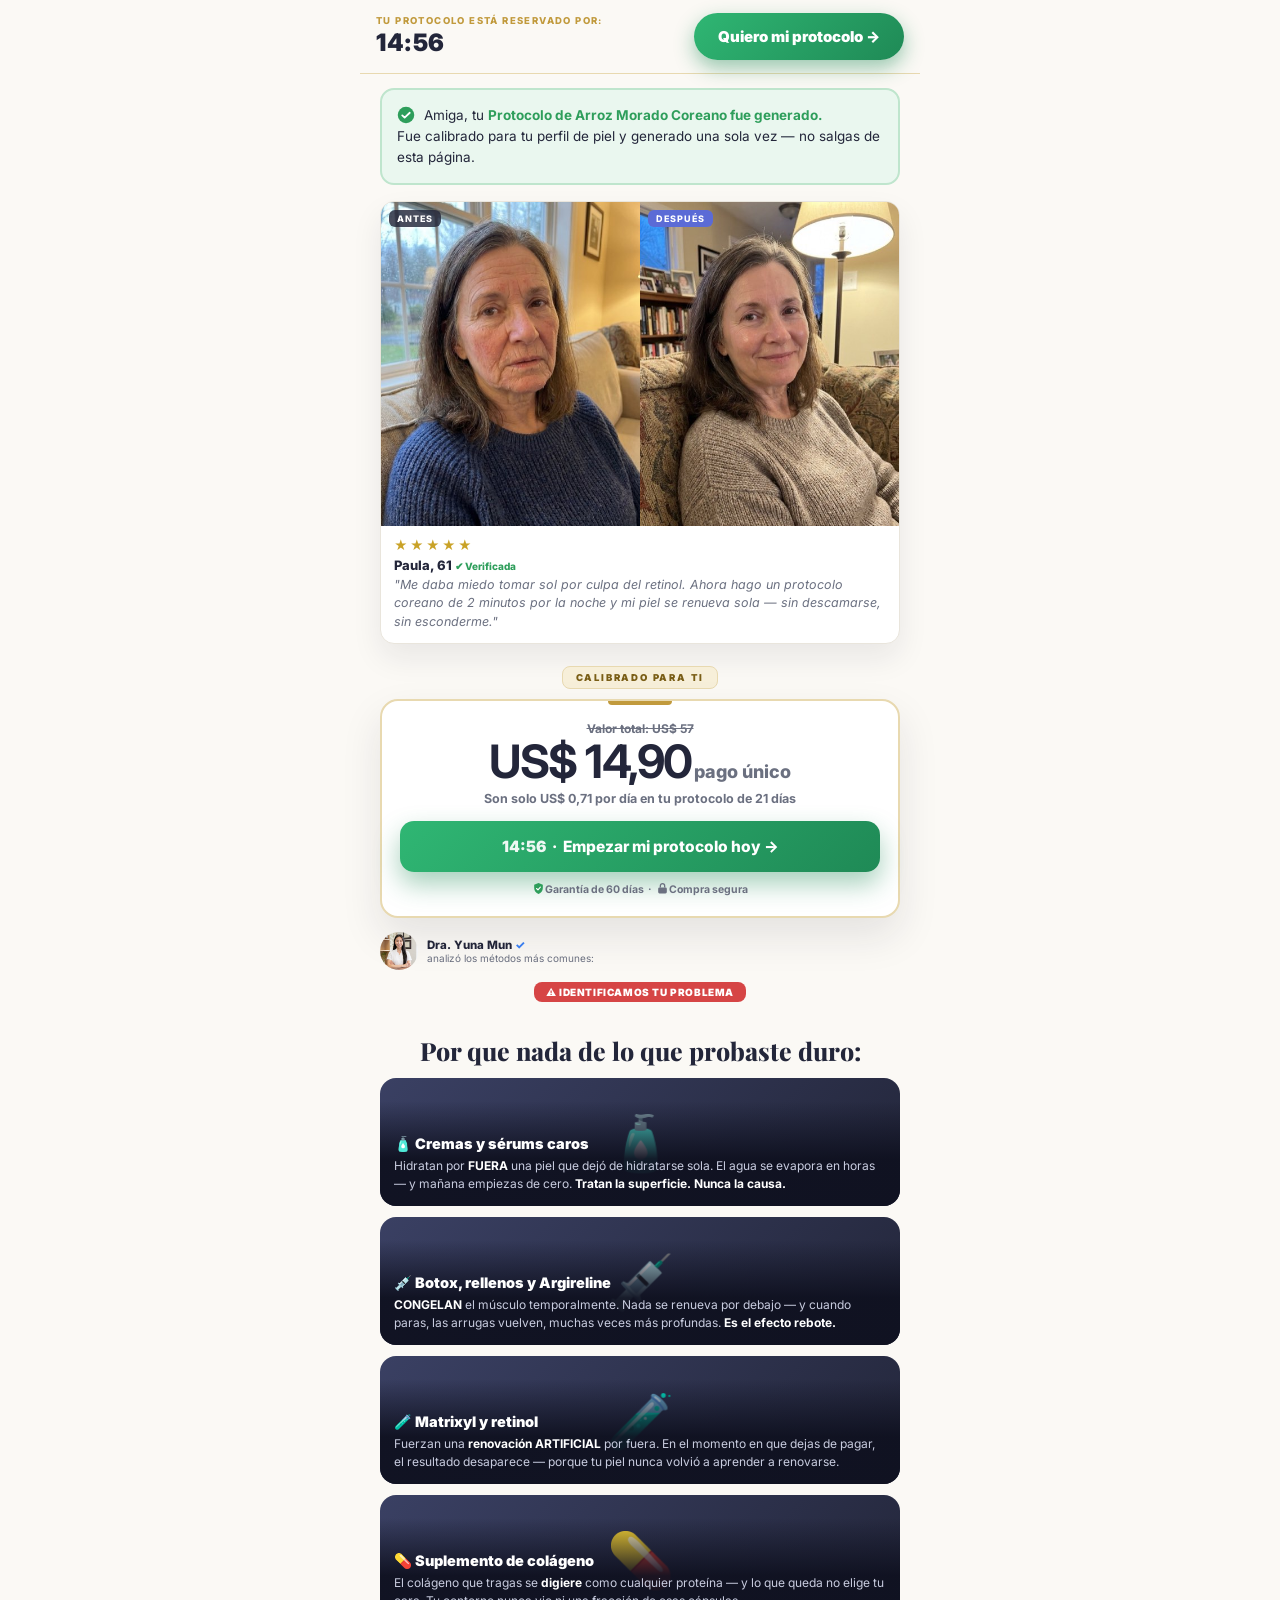
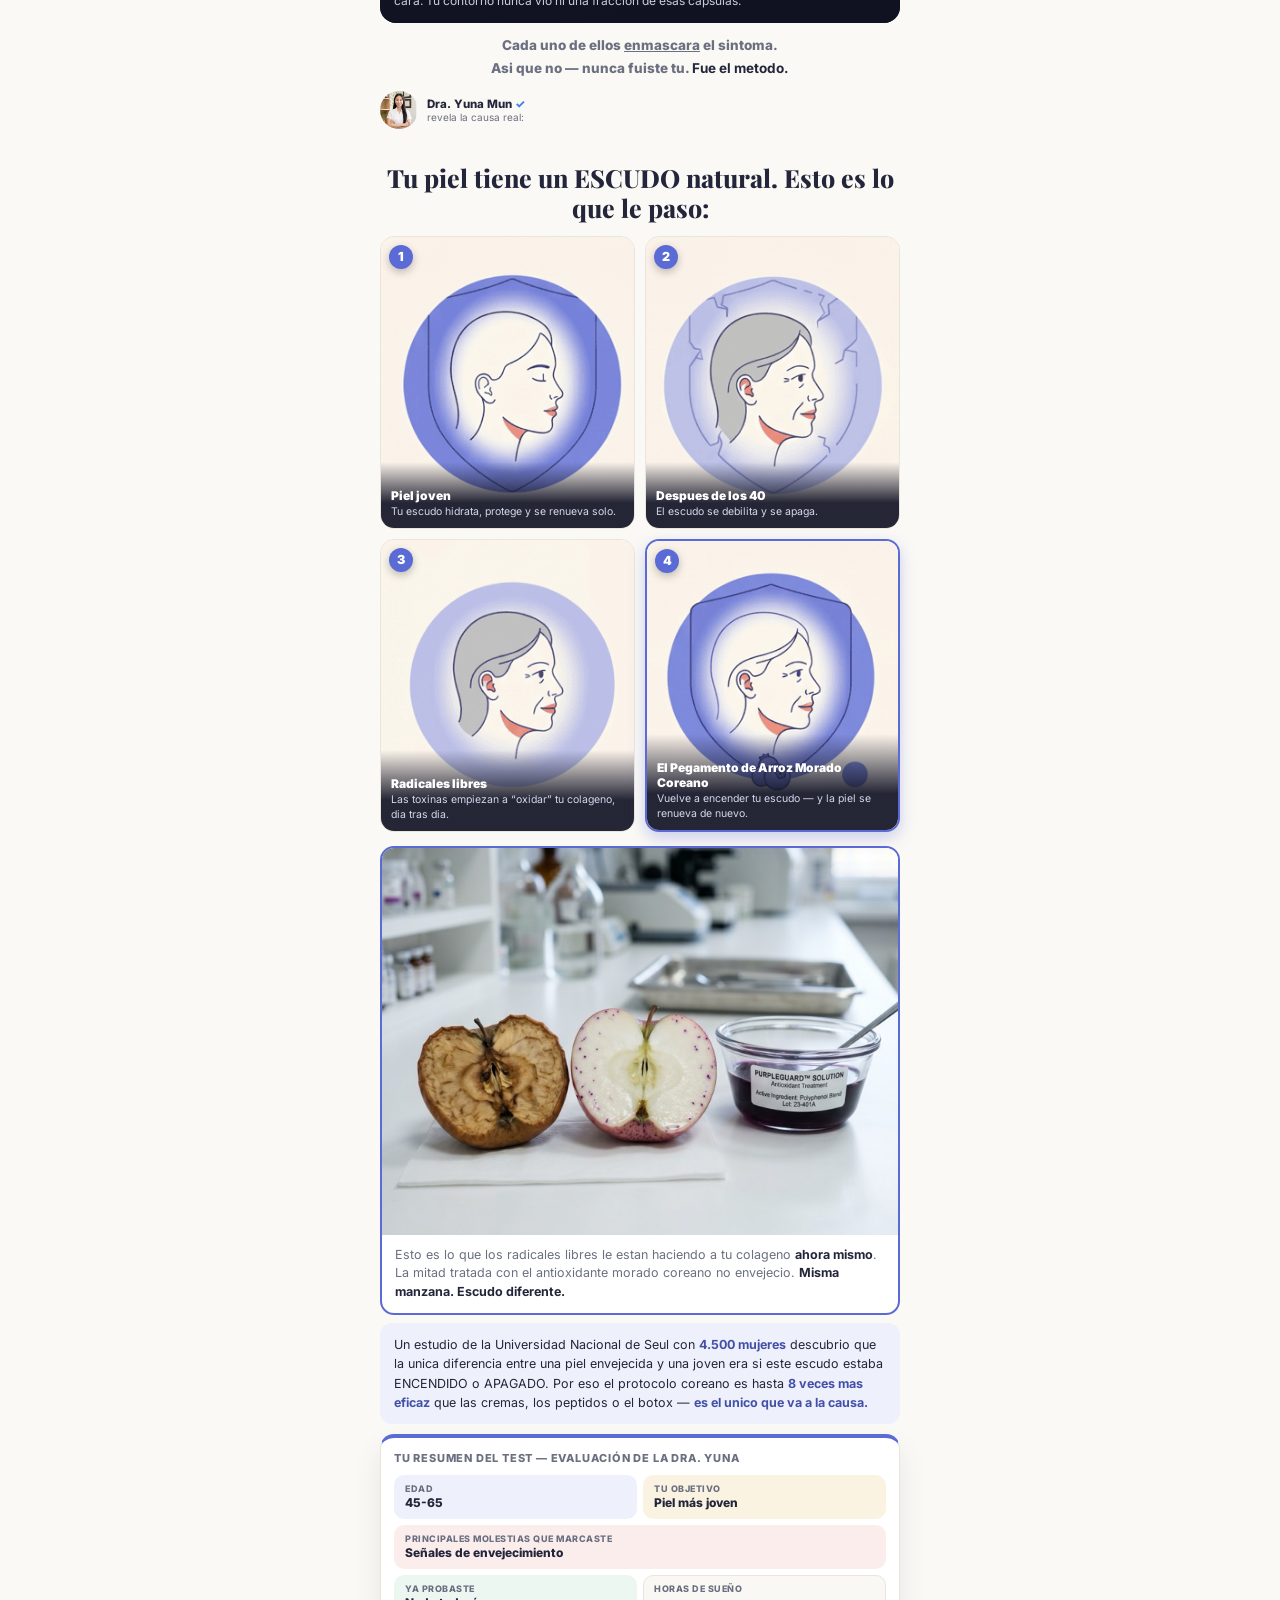
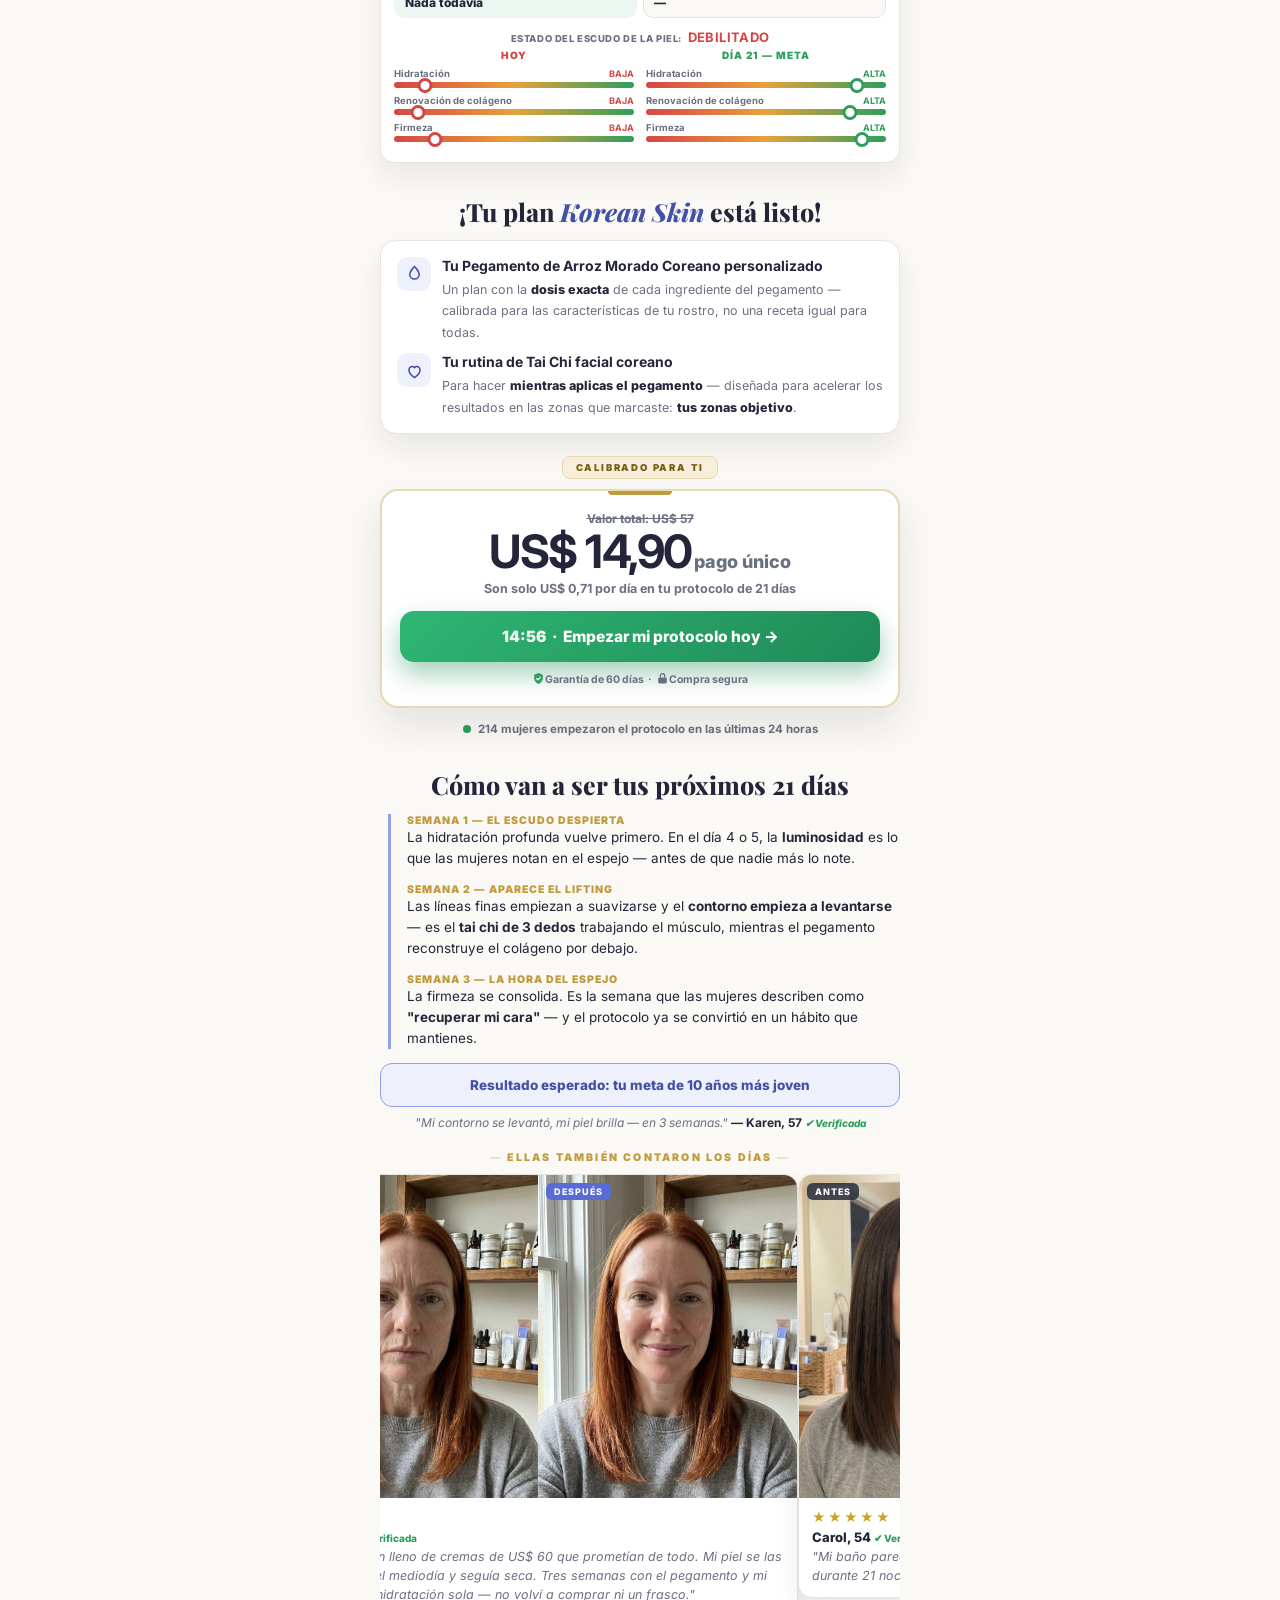
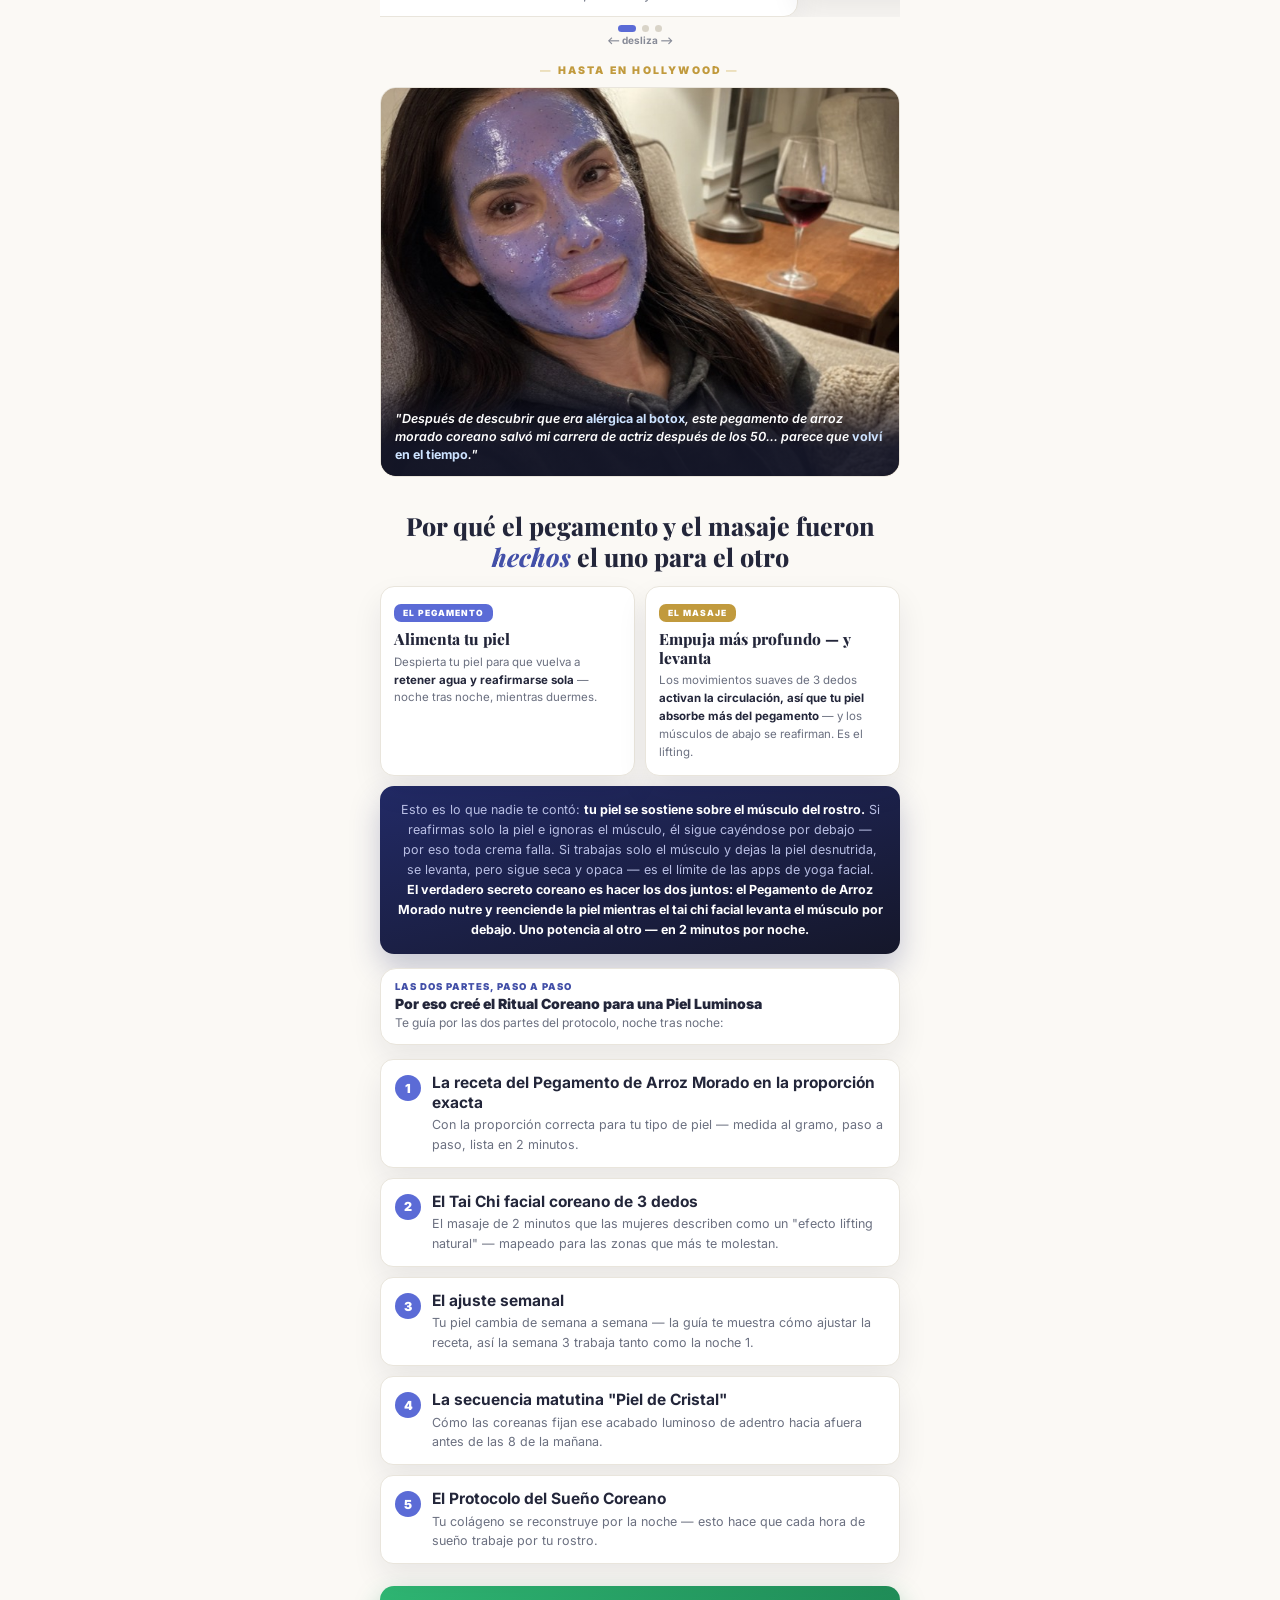
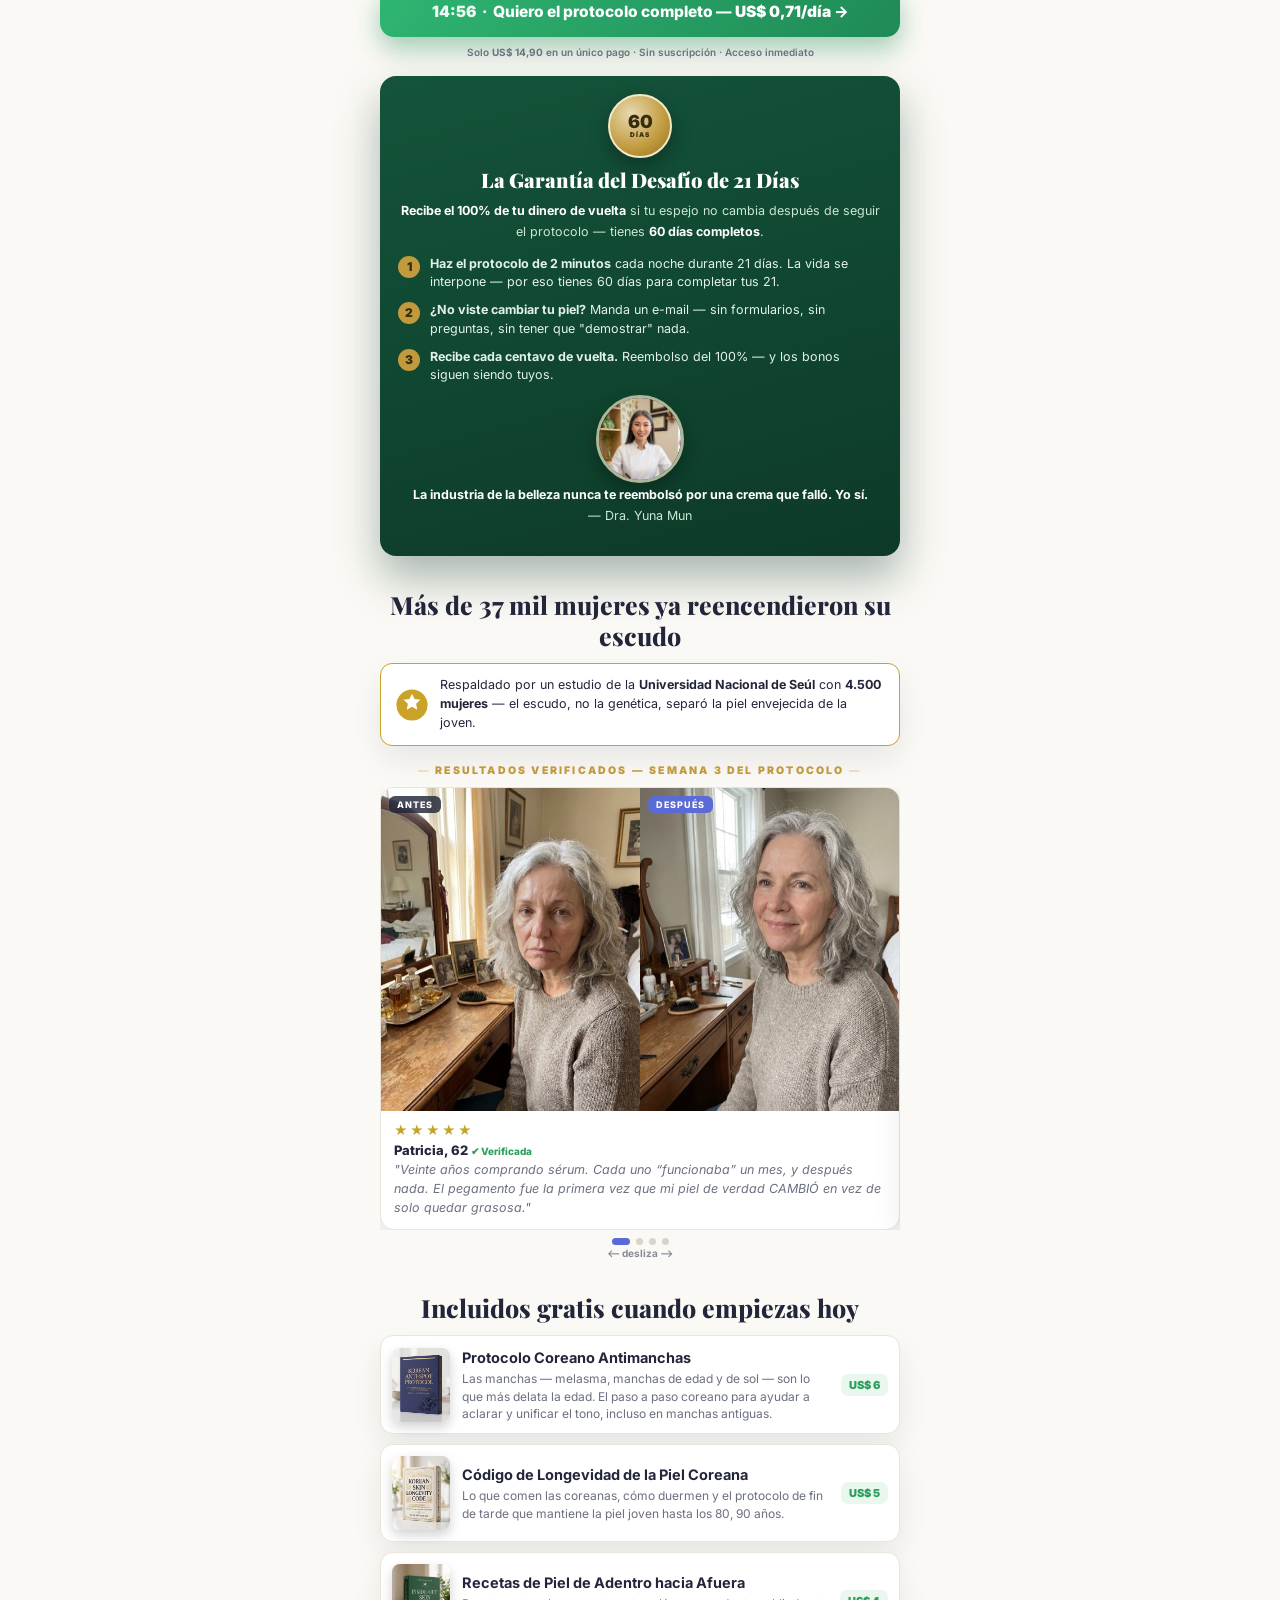
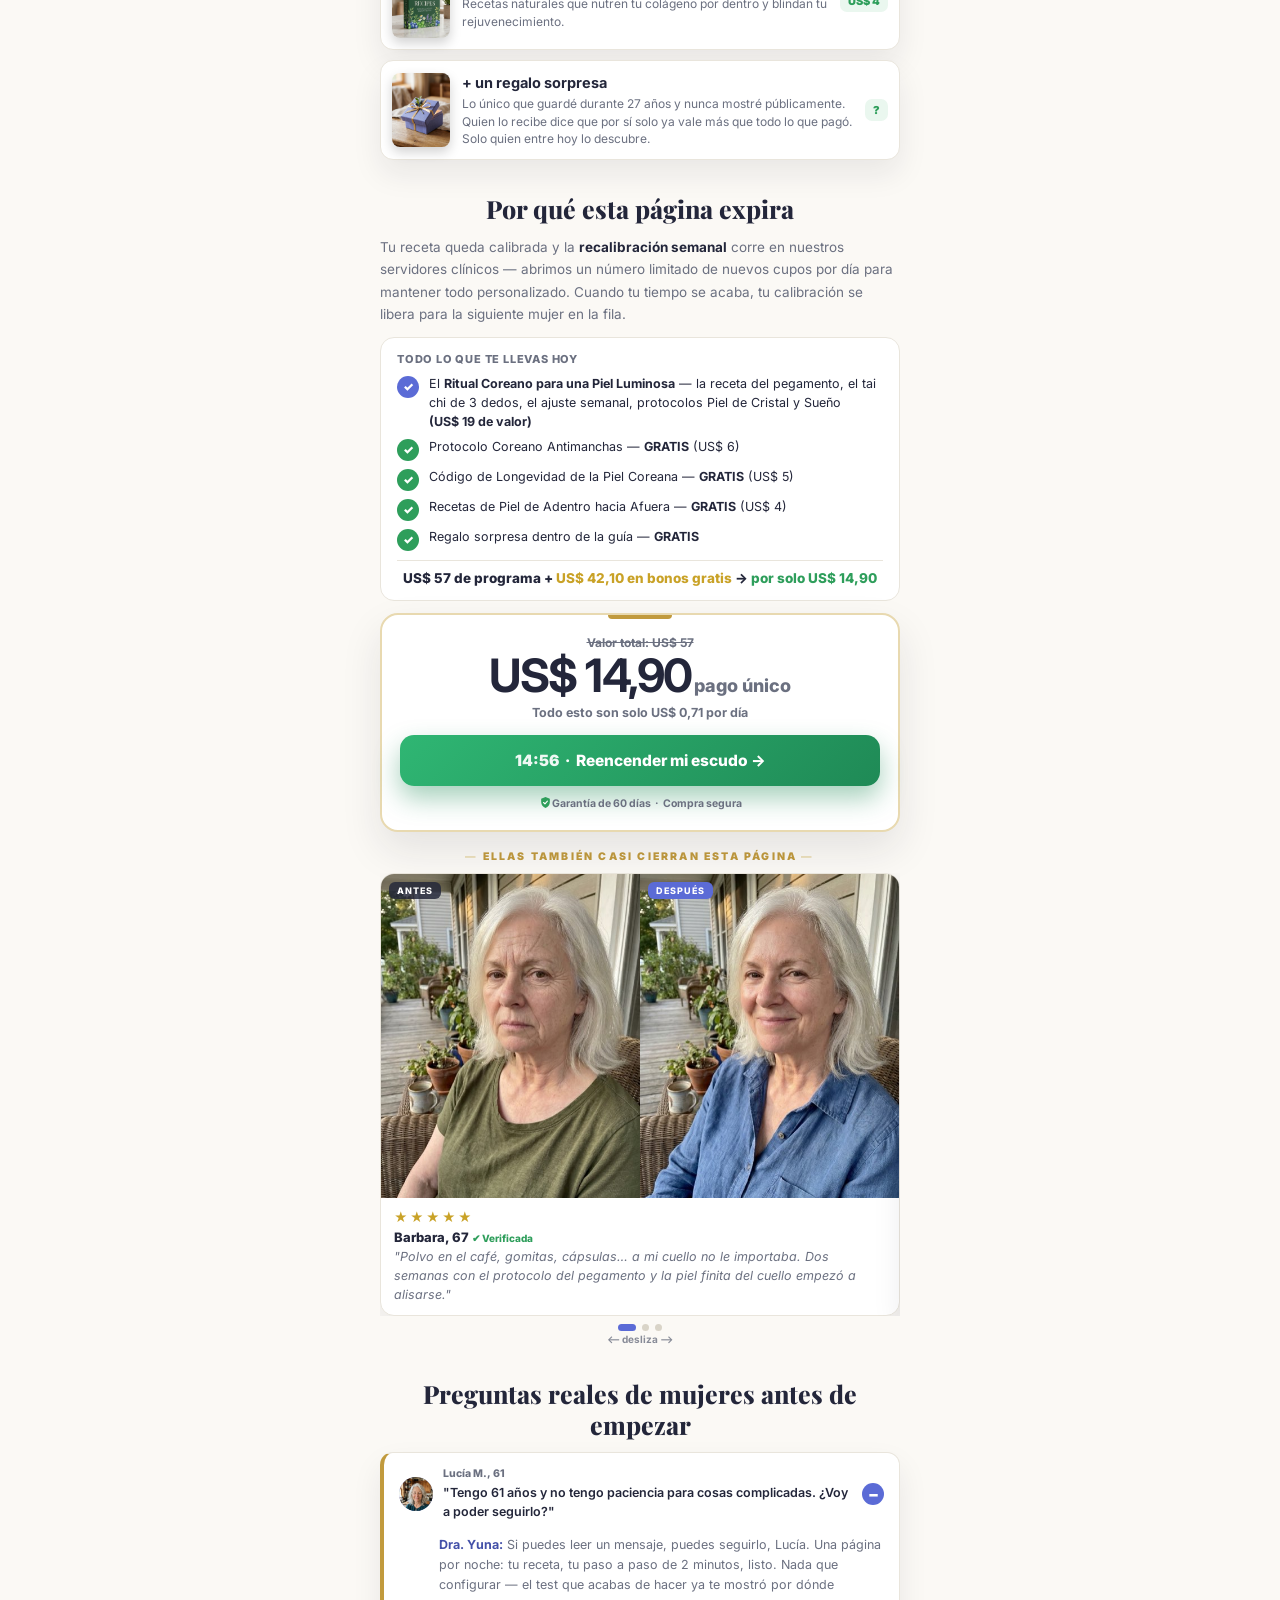
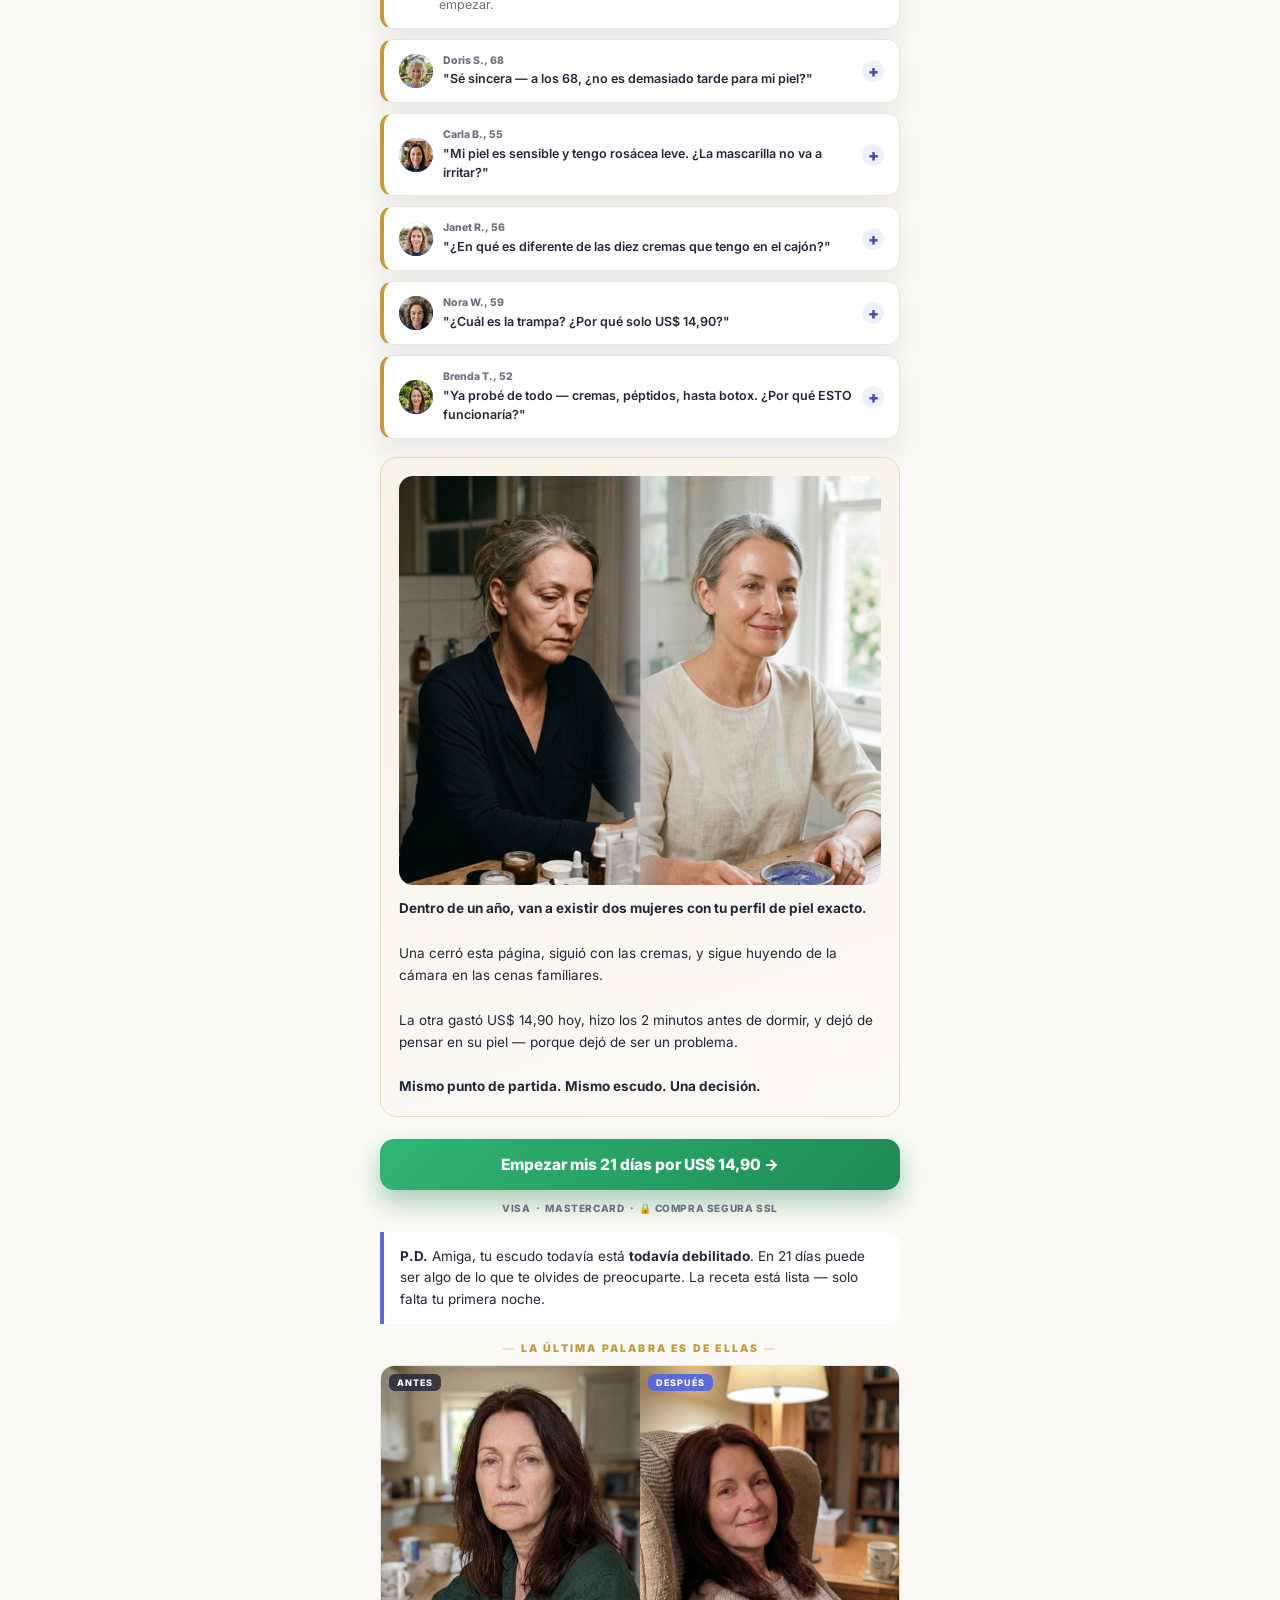
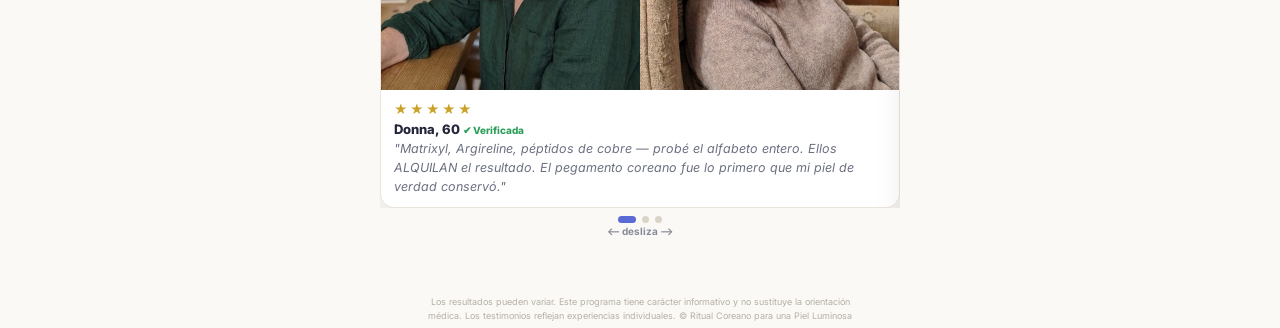
==== commit d222f8b3: "Refactor checkout link handling in results.html" ====
--- a/c1/results.html
+++ b/c1/results.html
@@ -645,21 +645,24 @@
   document.querySelectorAll('.pd-val').forEach(function(pd){ pd.textContent = PD_FULL; });
   document.querySelectorAll('.pd-cta').forEach(function(pd){ pd.textContent = PD_FULL + '/día'; });
 
-  var CHECKOUT_URL = 'https://pay.hotmart.com/A107573275D?off=dal16amf&checkoutMode=10';
-  var mainUrl = withStoredUtm(CHECKOUT_URL);
-  document.querySelectorAll('[data-checkout-link]').forEach(function(btn) {
-    btn.setAttribute('href', mainUrl);
-    btn.removeAttribute('aria-disabled');
-    btn.onclick = function() {
-      track('InitiateCheckout', { position: btn.id });
-      var dest = btn.getAttribute('href');
-      // Pequeno atraso proposital: o pixel do Utmify manda o evento via fetch()
-      // comum (não sendBeacon), que pode ser cancelado pelo navegador se a
-      // navegação pra Hotmart acontecer no mesmo instante. Esses ~250ms dão
-      // tempo do request sair de fato antes de trocarmos de página.
-      if (dest) setTimeout(function(){ window.location.href = dest; }, 250);
-    };
-  });
+ var CHECKOUT_URL = 'https://pay.hotmart.com/A107573275D?off=dal16amf&checkoutMode=10';
+document.querySelectorAll('[data-checkout-link]').forEach(function(btn) {
+  // Deixa o link "cru" (sem nossa UTM) logo de cara, pra dar tempo do script
+  // da Utmify achar esse link e decorar ele sozinho com o utm_term dela.
+  btn.setAttribute('href', CHECKOUT_URL);
+  btn.removeAttribute('aria-disabled');
+  btn.onclick = function() {
+    track('InitiateCheckout', { position: btn.id });
+    // Monta o link final só na hora do clique, pegando o href atual (que já
+    // pode estar com o utm_term da Utmify) e só completando o que faltar.
+    var dest = withStoredUtm(btn.getAttribute('href'));
+    // Pequeno atraso proposital: o pixel do Utmify manda o evento via fetch()
+    // comum (não sendBeacon), que pode ser cancelado pelo navegador se a
+    // navegação pra hotmart acontecer no mesmo instante. Esses ~250ms dão
+    // tempo do request sair de fato antes de trocarmos de página.
+    if (dest) setTimeout(function(){ window.location.href = dest; }, 250);
+  };
+});
   /* ---- checkout end ---- */
 
   track('SalesPageView', { shield: status.label, goal: a.goal_years || null });
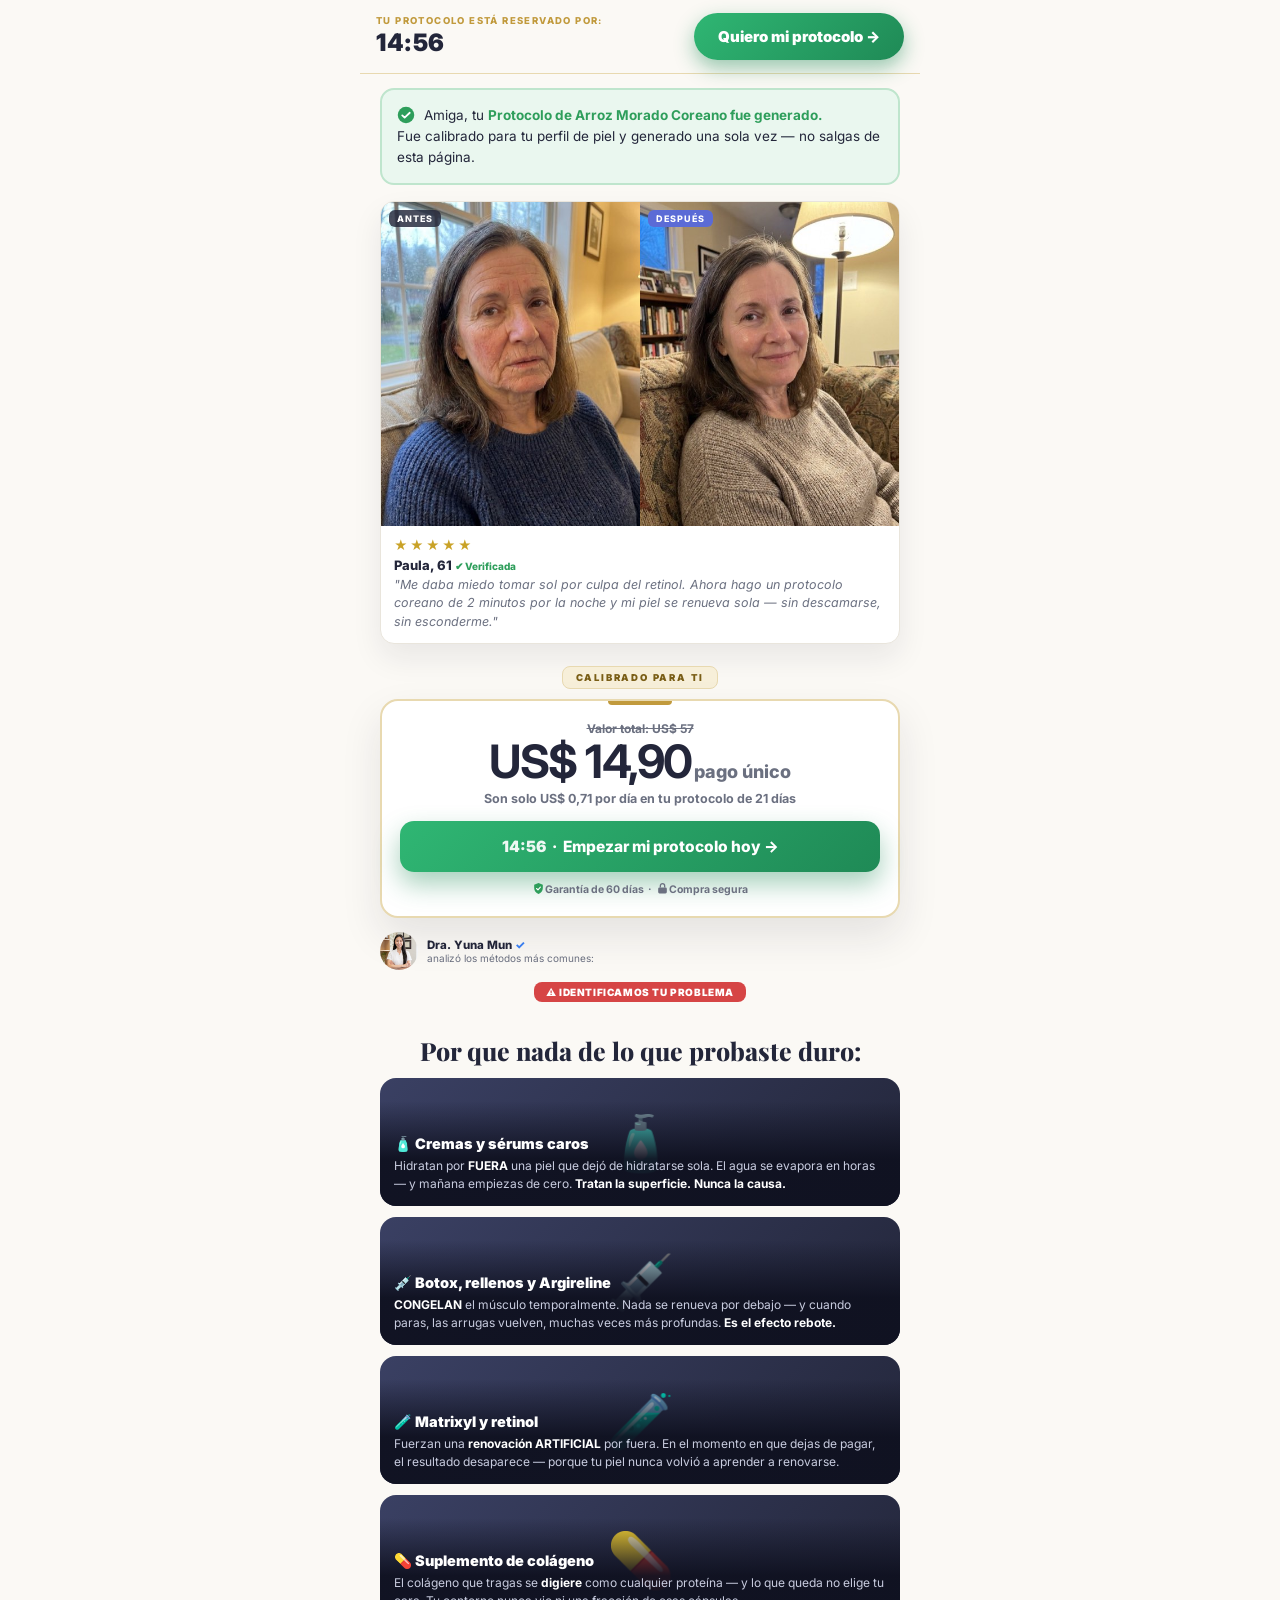
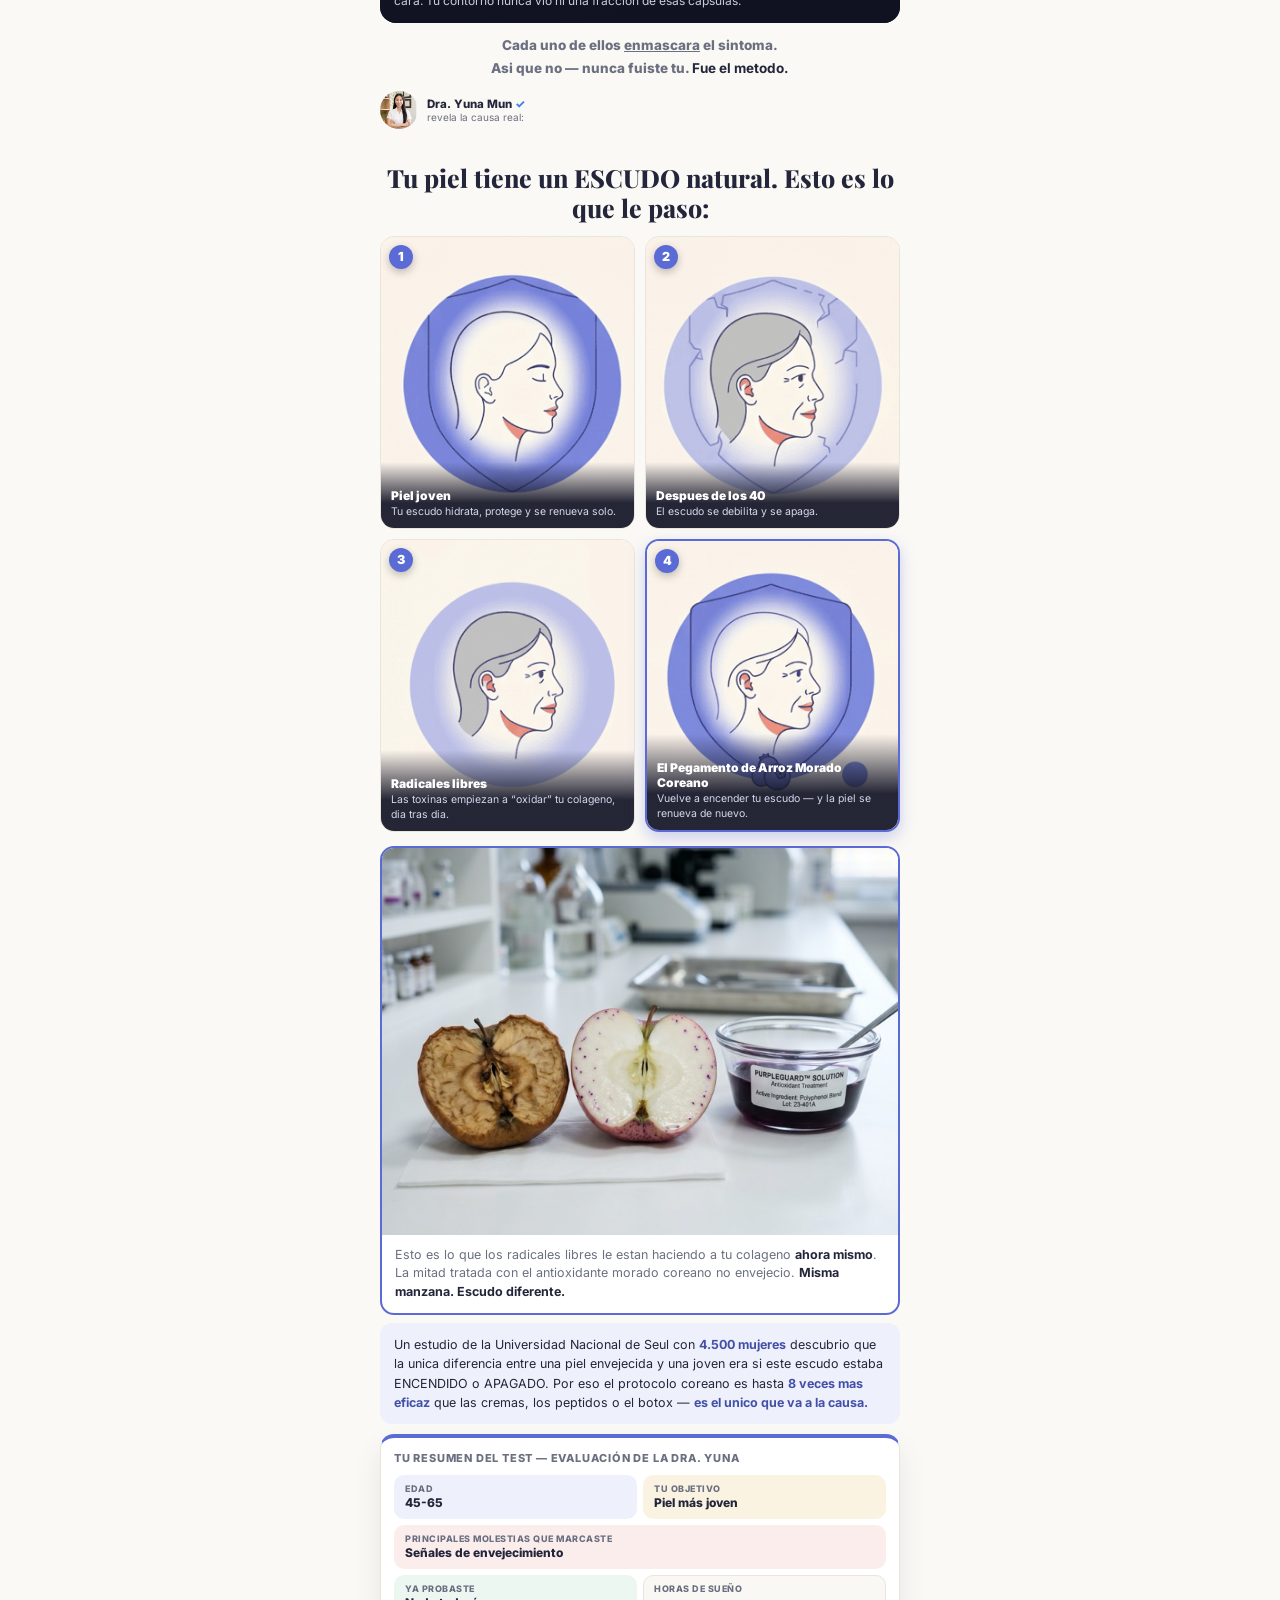
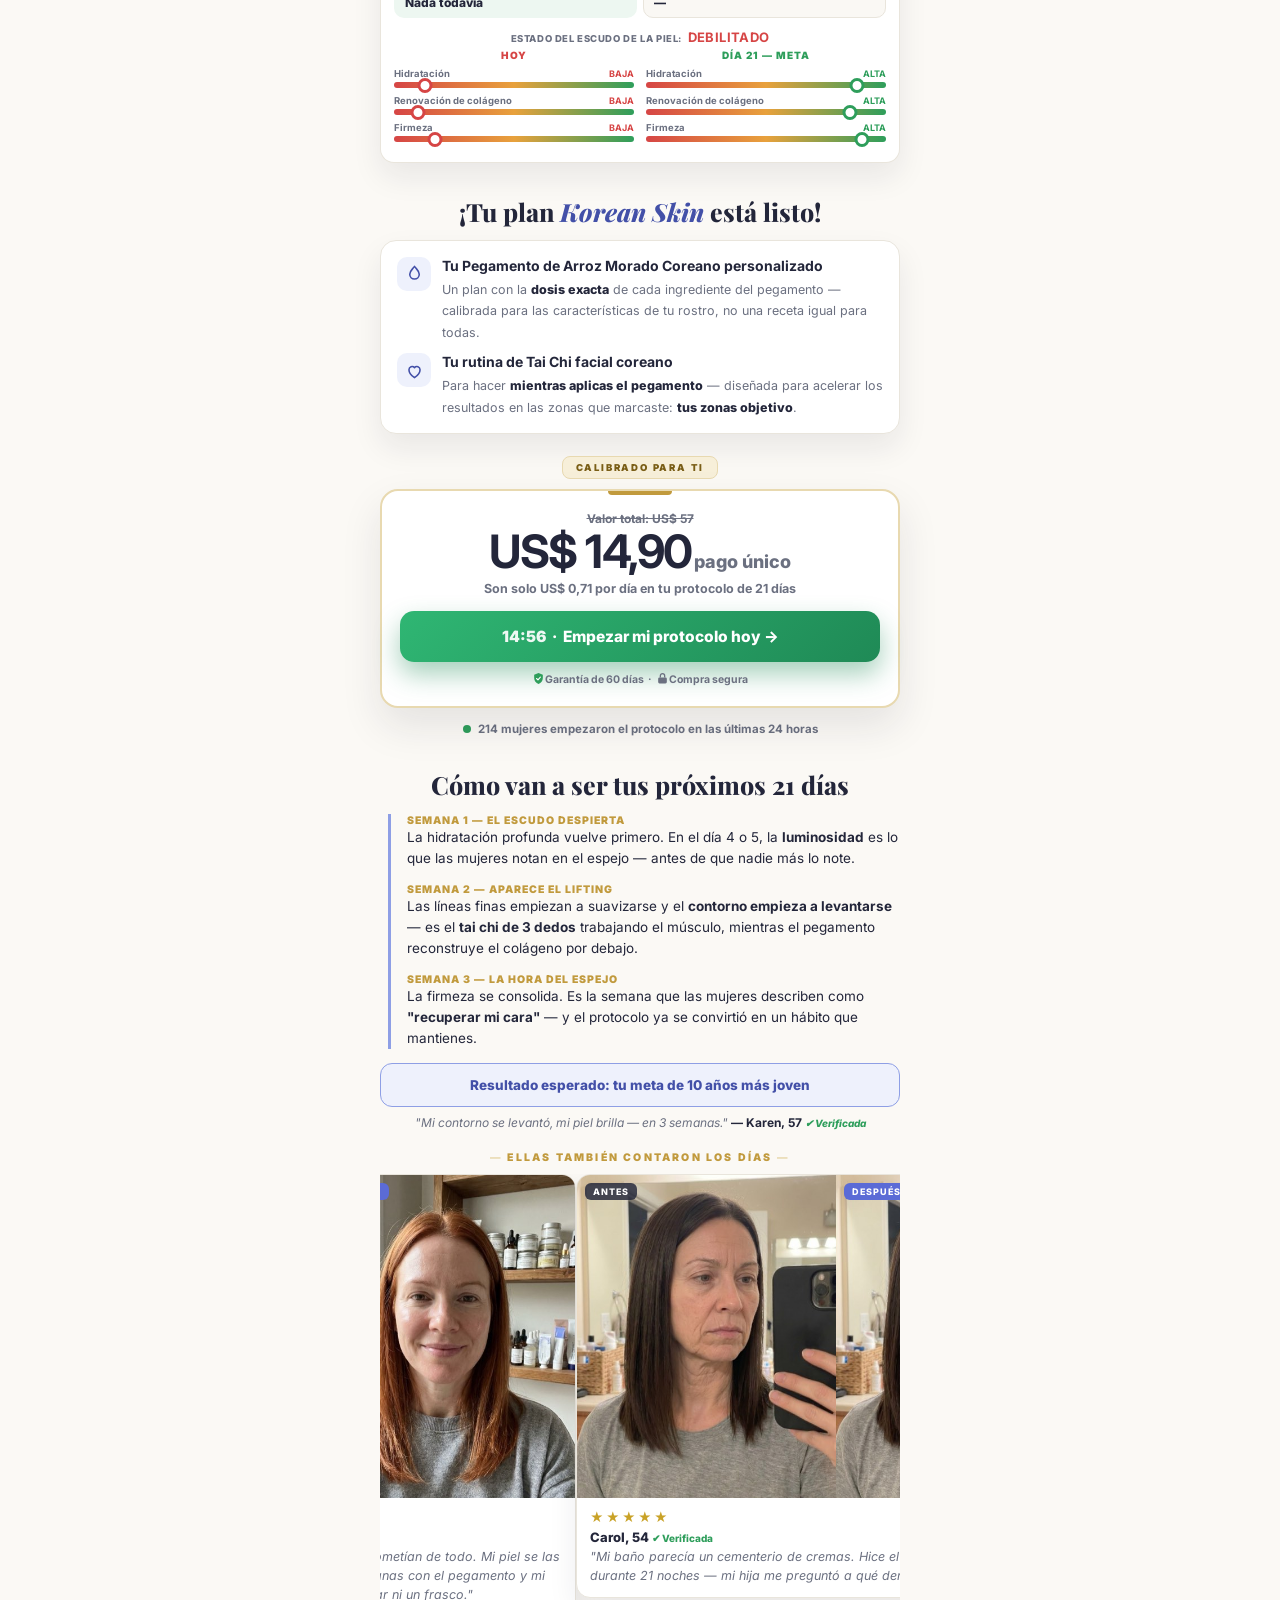
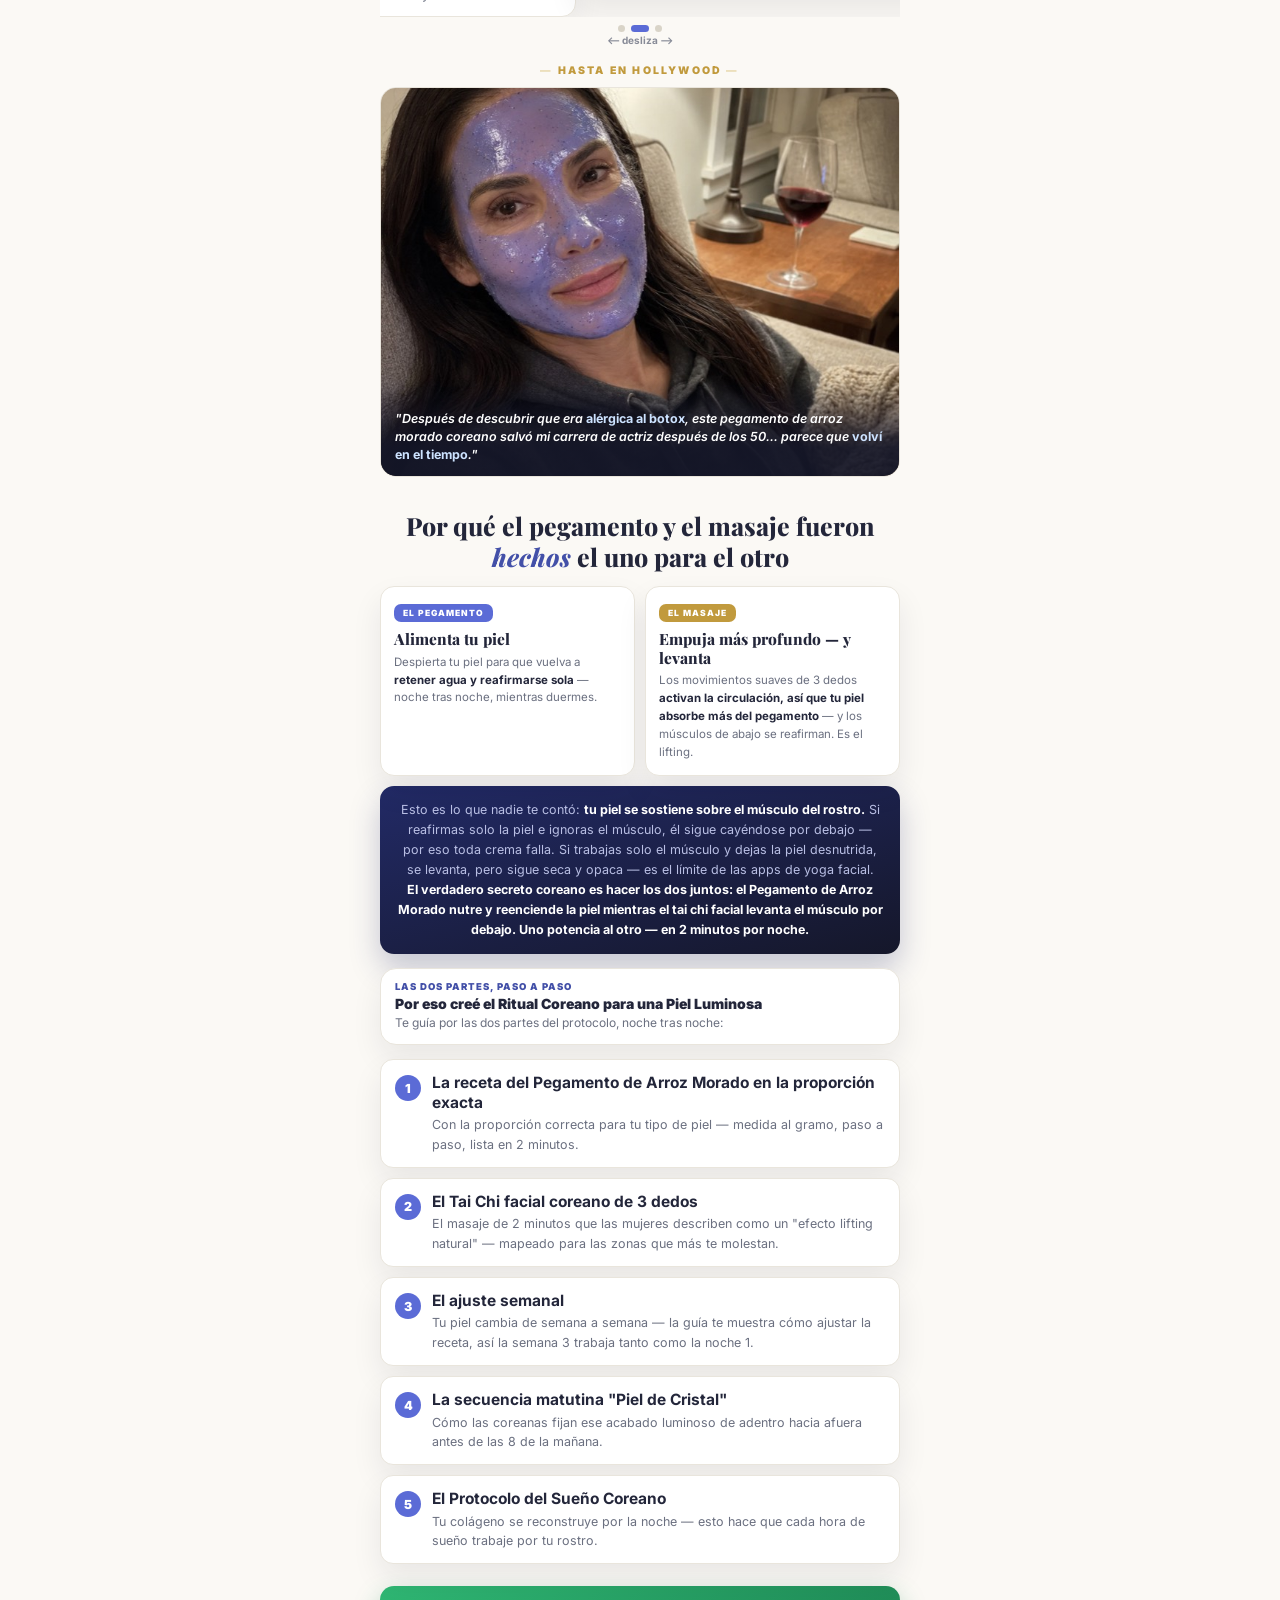
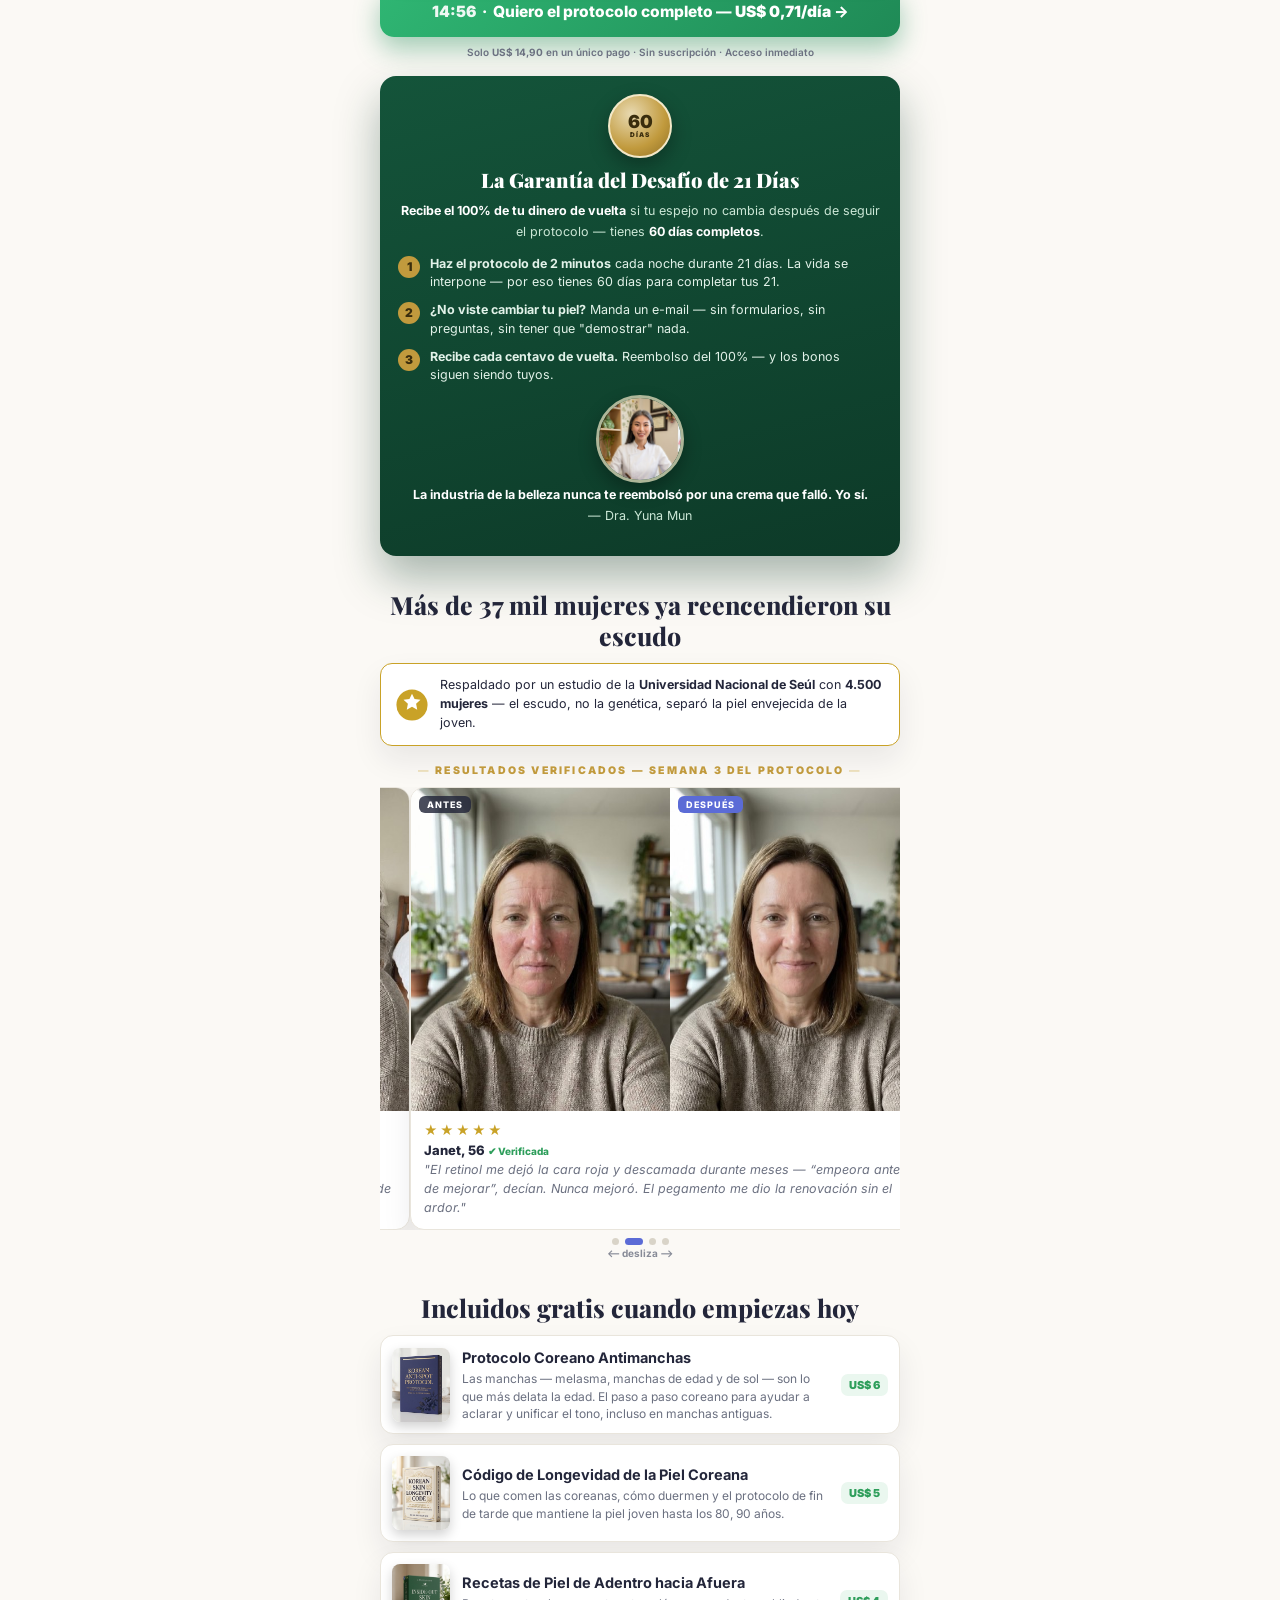
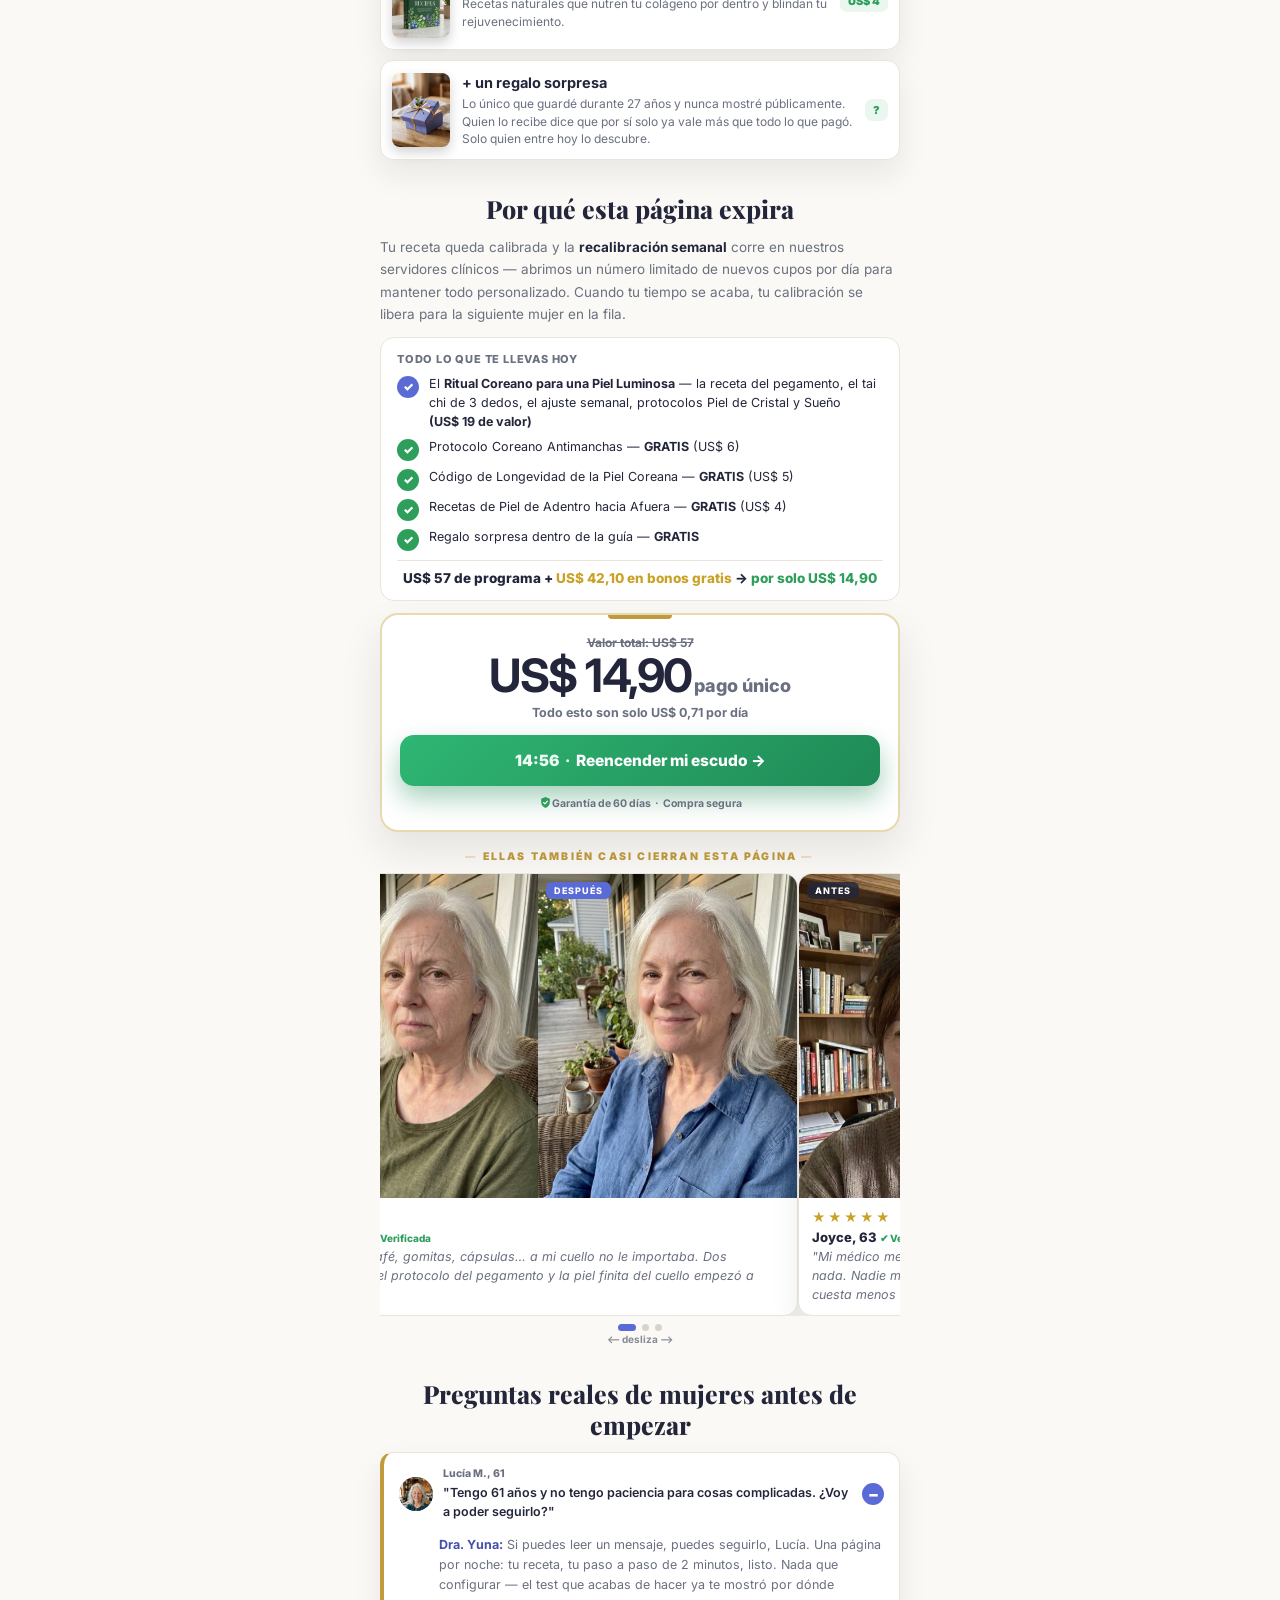
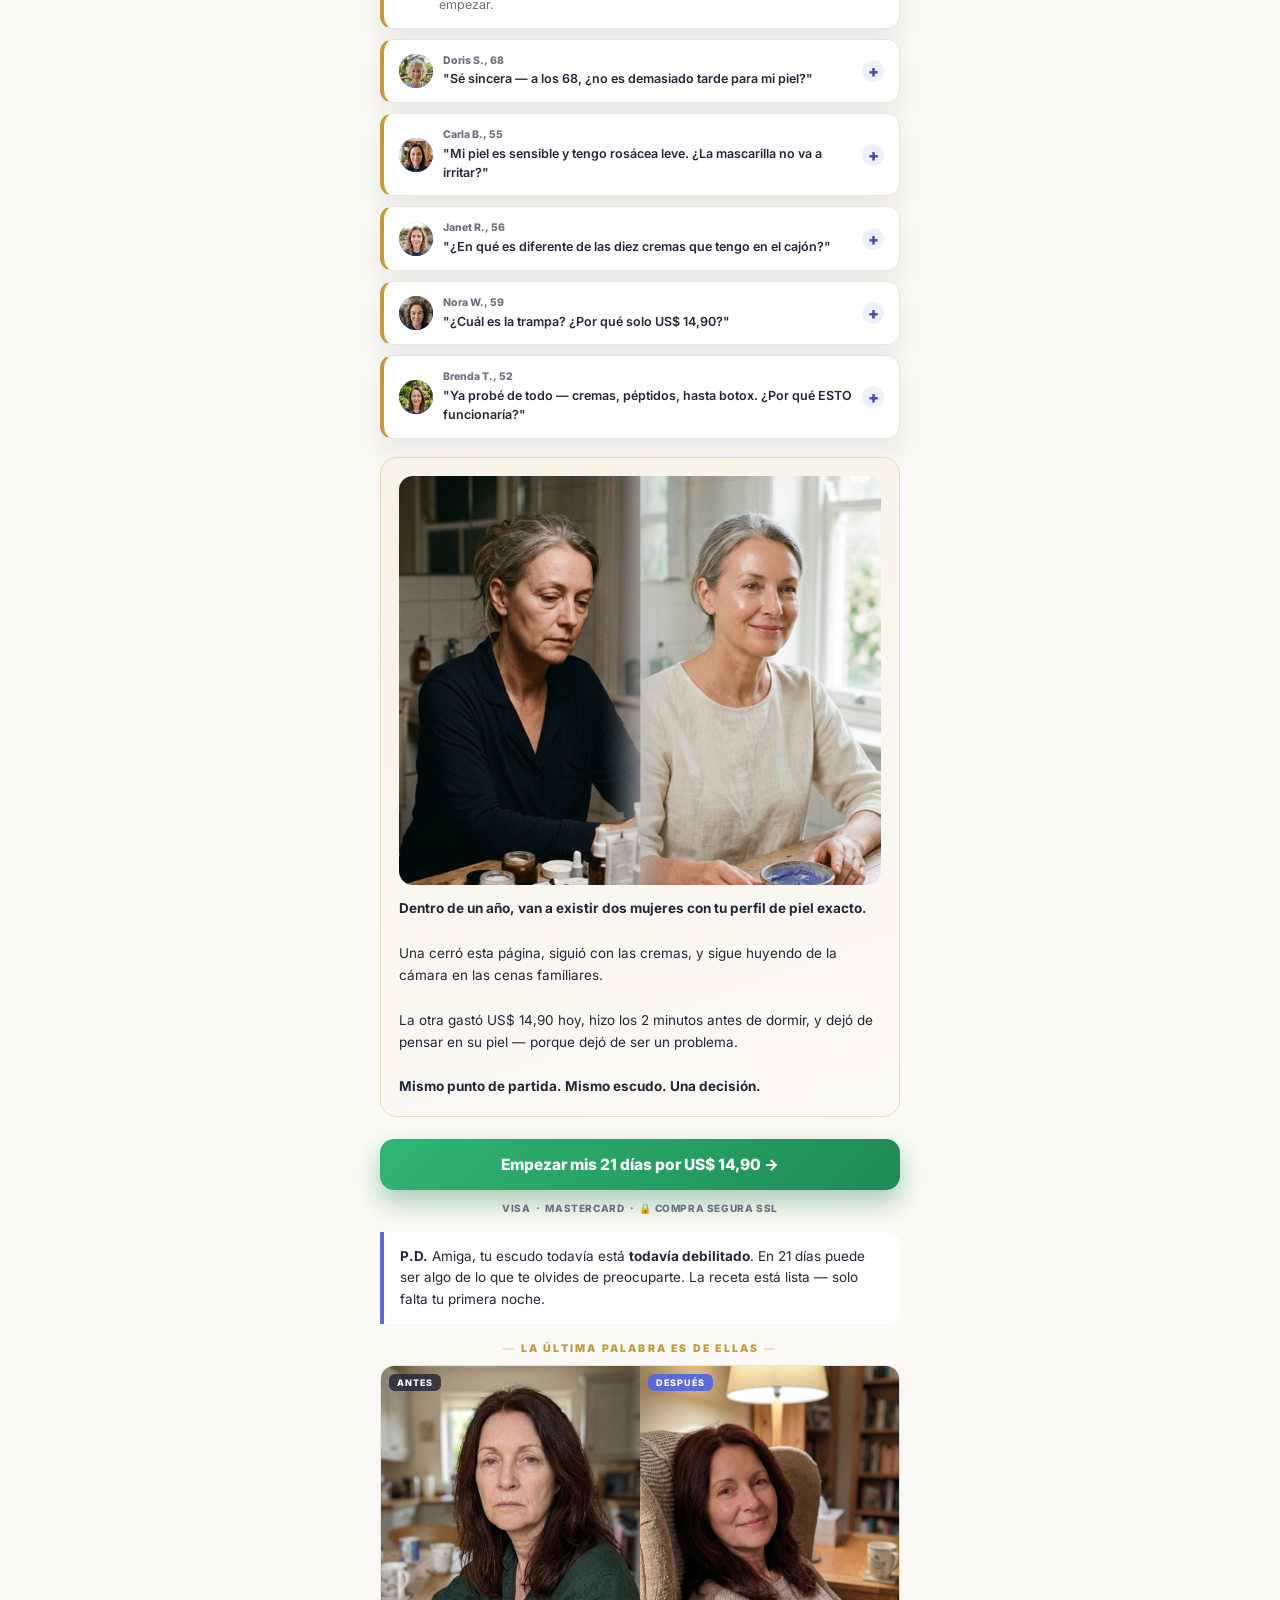
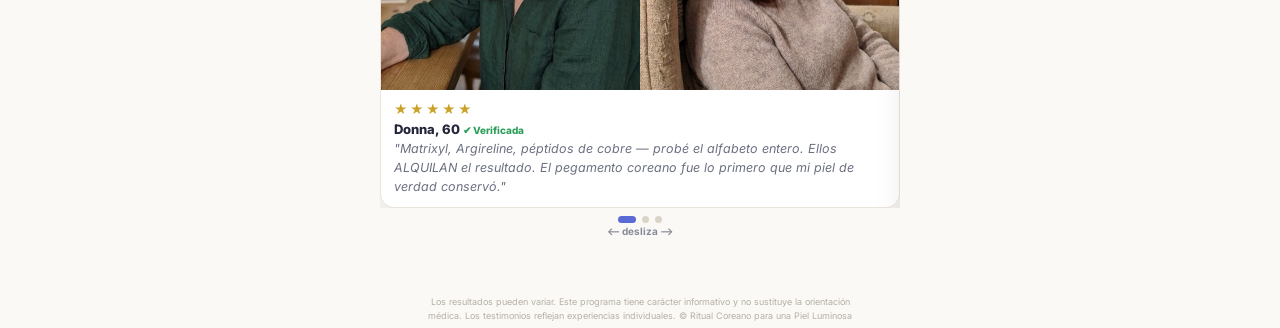
==== commit 2d0a4293: "Update results.html" ====
--- a/c1/results.html
+++ b/c1/results.html
@@ -651,7 +651,8 @@
   // da Utmify achar esse link e decorar ele sozinho com o utm_term dela.
   btn.setAttribute('href', CHECKOUT_URL);
   btn.removeAttribute('aria-disabled');
-  btn.onclick = function() {
+     btn.onclick = function(event) {
+    event.preventDefault();
     track('InitiateCheckout', { position: btn.id });
     // Monta o link final só na hora do clique, pegando o href atual (que já
     // pode estar com o utm_term da Utmify) e só completando o que faltar.
